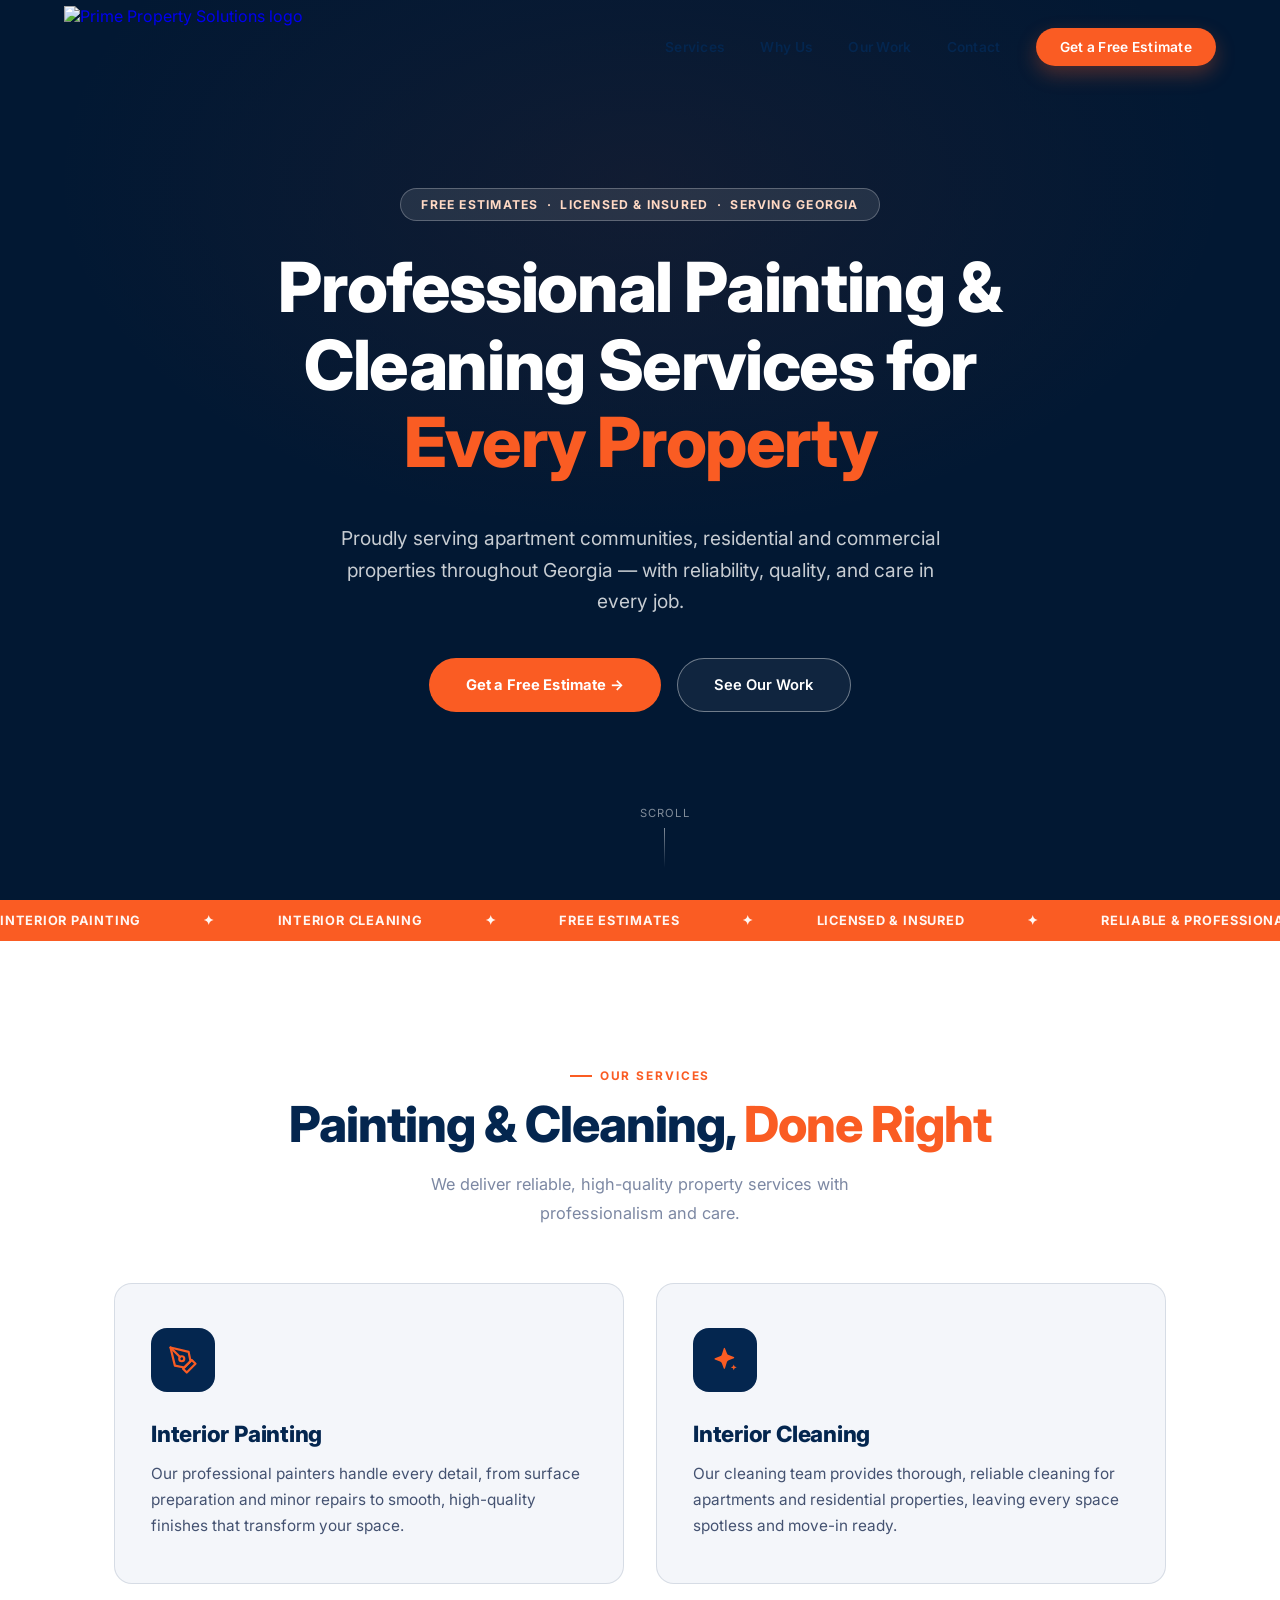
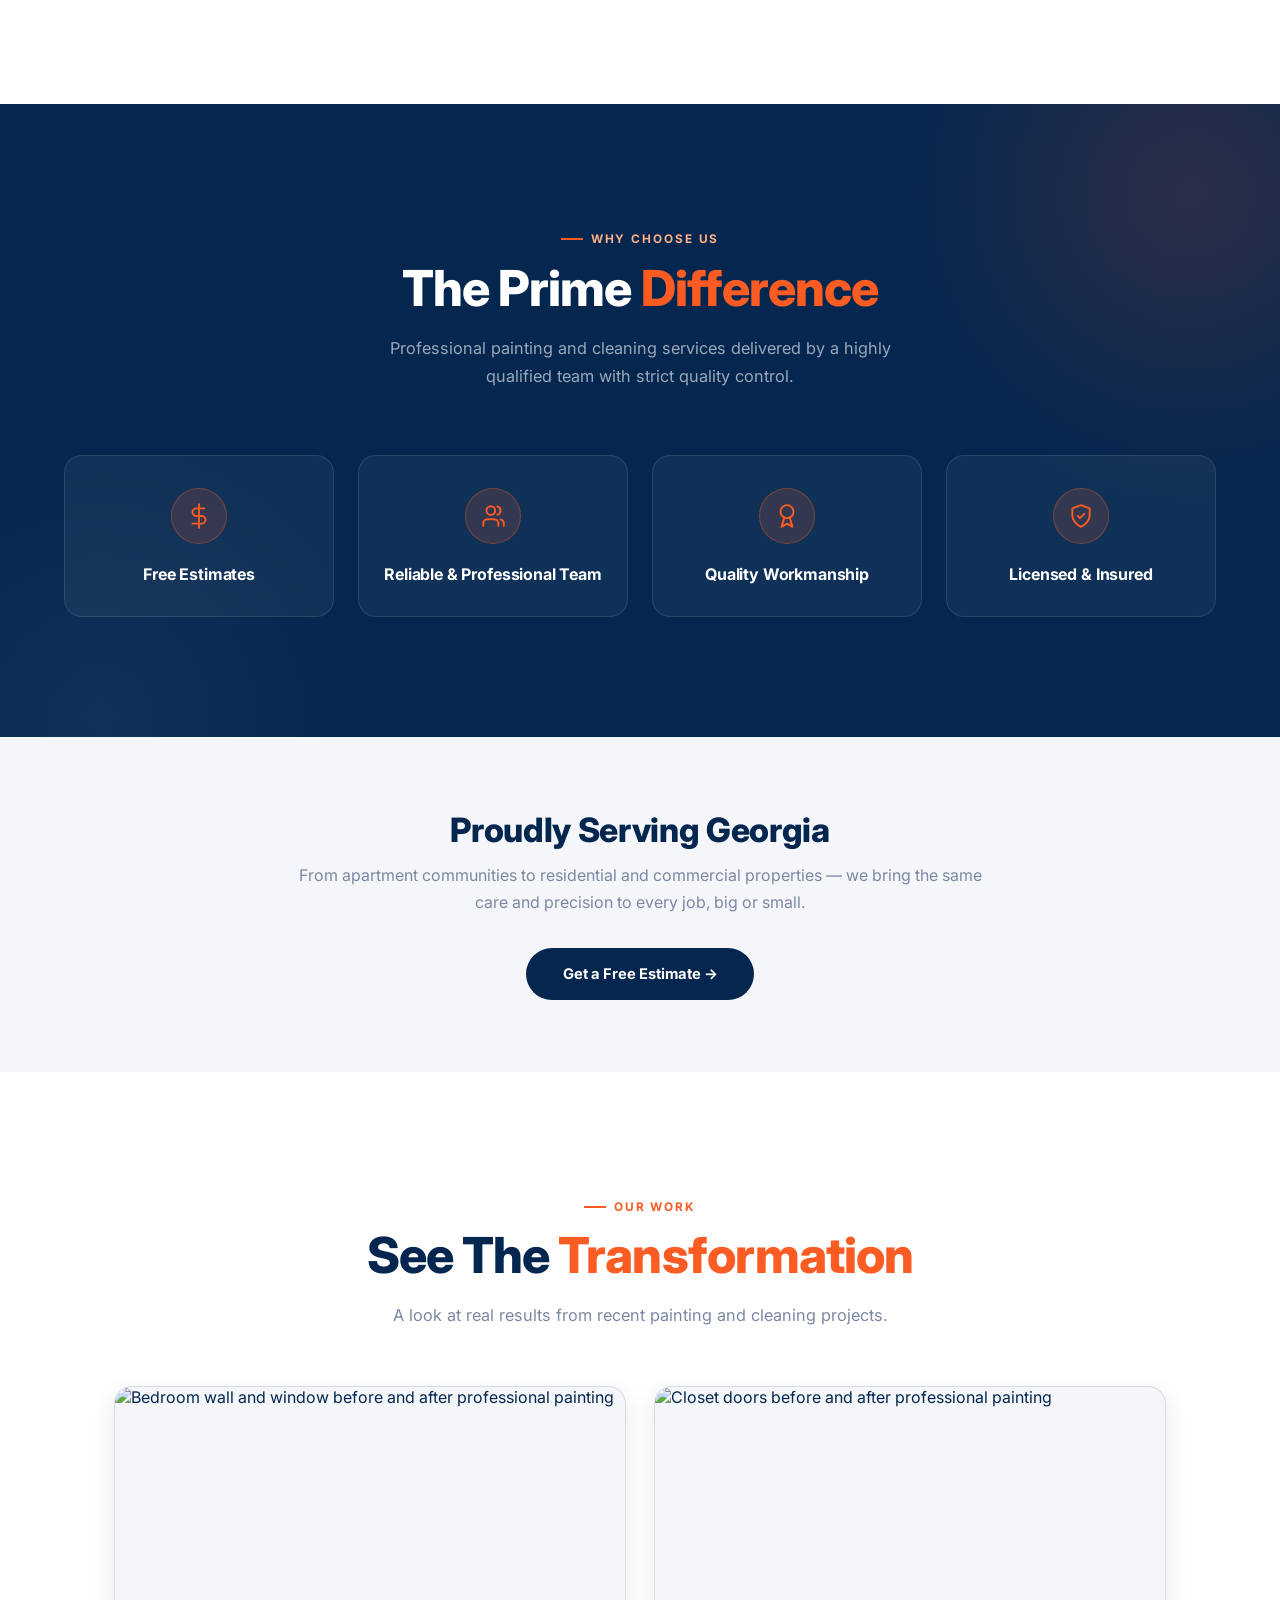
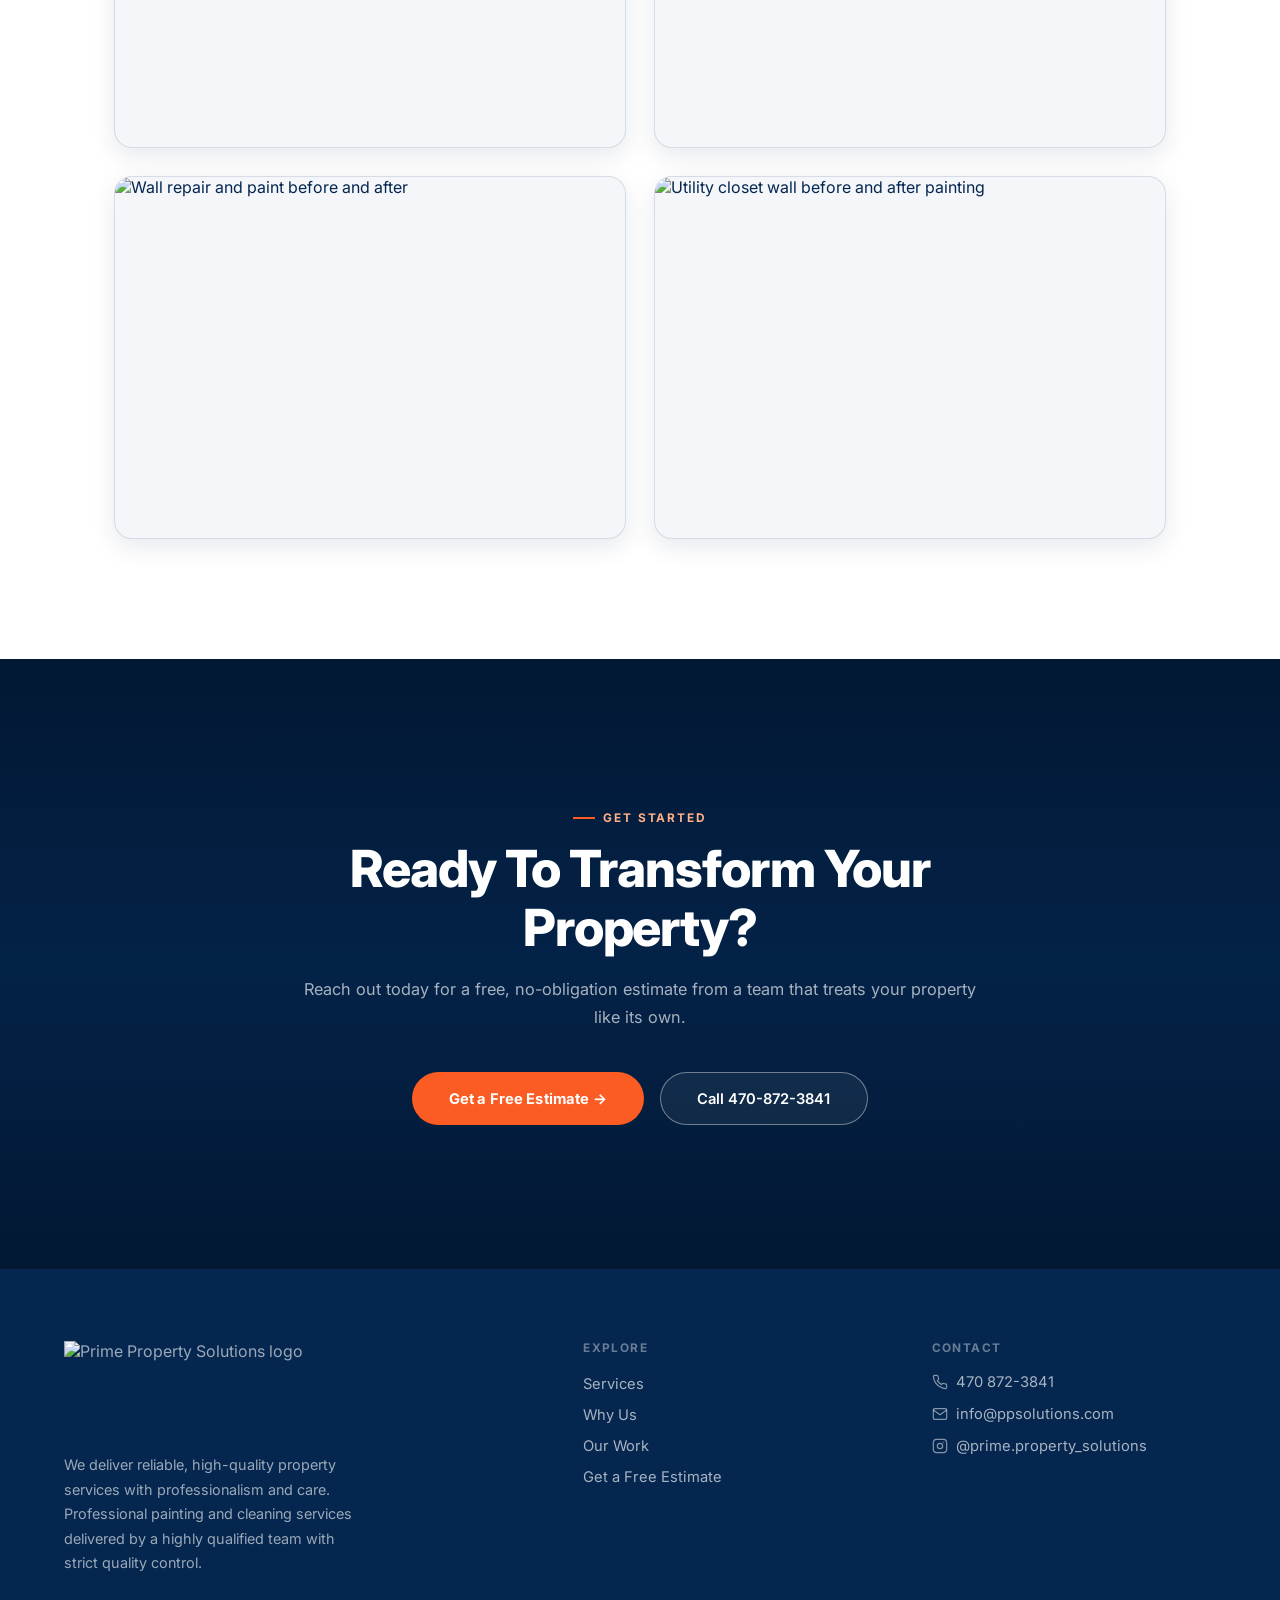
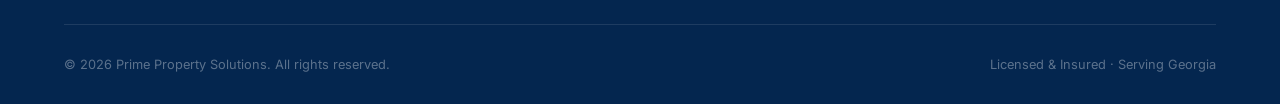
==== index.html @ e189625c "Add files via upload" ====
<!DOCTYPE html>
<html lang="en">
<head>
<meta charset="UTF-8">
<meta name="viewport" content="width=device-width, initial-scale=1.0">
<title>Prime Property Solutions | Painting &amp; Cleaning Services in Georgia</title>
<meta name="description" content="Professional painting and cleaning services for apartments, residential properties, and commercial spaces throughout Georgia. Free estimates, licensed &amp; insured.">
<link rel="preconnect" href="https://fonts.googleapis.com">
<link rel="preconnect" href="https://fonts.gstatic.com" crossorigin>
<link href="https://fonts.googleapis.com/css2?family=Inter:wght@400;500;600;700;800;900&display=swap" rel="stylesheet">
<link rel="icon" href="assets/logo-cropped.png">
<style>
  :root {
    --navy: #04264F;
    --navy-deep: #021833;
    --navy-mid: #123870;
    --orange: #FA5C23;
    --orange-dark: #DE4611;
    --orange-light: #FFDCC8;
    --bg: #FFFFFF;
    --bg-soft: #F4F6FA;
    --bg-soft-2: #EAEEF6;
    --text-mid: #445271;
    --text-muted: #7C88A3;
    --border: rgba(4,38,79,0.12);
    --shadow: 0 20px 60px rgba(4,38,79,0.14);
    --shadow-sm: 0 8px 24px rgba(4,38,79,0.1);
    --radius: 18px;
  }
  *, *::before, *::after { box-sizing: border-box; margin: 0; padding: 0; }
  html { scroll-behavior: smooth; }
  body {
    font-family: 'Inter', sans-serif;
    background: var(--bg);
    color: var(--navy);
    overflow-x: hidden;
  }
  img { max-width: 100%; display: block; }

  ::-webkit-scrollbar { width: 6px; }
  ::-webkit-scrollbar-track { background: var(--bg-soft); }
  ::-webkit-scrollbar-thumb { background: var(--orange); border-radius: 3px; }

  /* NAV */
  nav {
    position: fixed;
    top: 0; left: 0; right: 0;
    z-index: 1000;
    padding: 0 5vw;
    height: 92px;
    display: flex;
    align-items: center;
    justify-content: space-between;
    transition: background 0.4s, backdrop-filter 0.4s, box-shadow 0.4s, height 0.3s;
  }
  nav.scrolled {
    background: rgba(255,255,255,0.92);
    backdrop-filter: blur(14px);
    box-shadow: 0 2px 24px rgba(4,38,79,0.08);
    height: 78px;
  }
  .nav-logo { display: flex; align-items: center; gap: 0.6rem; text-decoration: none; }
  .nav-logo img { height: 80px; width: auto; transition: height 0.3s; }
  nav.scrolled .nav-logo img { height: 66px; }
  .nav-links {
    display: flex;
    gap: 2.2rem;
    list-style: none;
    align-items: center;
  }
  .nav-links a {
    text-decoration: none;
    color: var(--navy);
    font-size: 0.86rem;
    font-weight: 600;
    letter-spacing: 0.02em;
    transition: color 0.2s;
  }
  .nav-links a:hover { color: var(--orange); }
  .nav-cta {
    background: var(--orange);
    color: #fff !important;
    padding: 0.7rem 1.5rem;
    border-radius: 50px;
    transition: background 0.2s, transform 0.15s, box-shadow 0.2s !important;
    box-shadow: 0 8px 20px rgba(250,92,35,0.3);
  }
  .nav-cta:hover { background: var(--orange-dark) !important; transform: translateY(-1px) scale(1.02); }
  .hamburger { display: none; flex-direction: column; gap: 5px; cursor: pointer; padding: 4px; }
  .hamburger span { display: block; width: 24px; height: 2px; background: var(--navy); border-radius: 2px; transition: all 0.3s; }
  .mobile-menu {
    display: none;
    position: fixed;
    inset: 92px 0 0 0;
    background: var(--bg);
    z-index: 999;
    flex-direction: column;
    align-items: center;
    justify-content: center;
    gap: 2.4rem;
  }
  .mobile-menu.open { display: flex; }
  .mobile-menu a {
    font-size: 1.6rem;
    font-weight: 700;
    color: var(--navy);
    text-decoration: none;
    transition: color 0.2s;
  }
  .mobile-menu a:hover { color: var(--orange); }

  /* HERO */
  .hero {
    min-height: 100vh;
    position: relative;
    display: flex;
    align-items: center;
    justify-content: center;
    overflow: hidden;
    background: var(--navy-deep);
  }
  .hero-video {
    position: absolute;
    inset: 0;
    width: 100%;
    height: 100%;
    object-fit: cover;
  }
  .hero-overlay {
    position: absolute;
    inset: 0;
    background:
      linear-gradient(180deg, rgba(2,24,51,0.75) 0%, rgba(2,24,51,0.55) 45%, rgba(2,24,51,0.88) 100%),
      radial-gradient(ellipse 70% 60% at 50% 20%, rgba(250,92,35,0.18) 0%, transparent 65%);
  }
  .hero-content {
    position: relative;
    z-index: 1;
    text-align: center;
    padding: 2rem 5vw;
    max-width: 920px;
  }
  .hero-badge {
    display: inline-flex;
    align-items: center;
    gap: 0.5rem;
    background: rgba(255,255,255,0.1);
    border: 1px solid rgba(255,255,255,0.25);
    color: #FFD9C4;
    font-size: 0.76rem;
    font-weight: 700;
    letter-spacing: 0.1em;
    text-transform: uppercase;
    padding: 0.5rem 1.25rem;
    border-radius: 50px;
    margin-bottom: 1.75rem;
    animation: fadeUp 0.8s ease both;
  }
  .hero h1 {
    font-size: clamp(2.4rem, 5.4vw, 4.4rem);
    font-weight: 800;
    color: #fff;
    line-height: 1.12;
    letter-spacing: -0.02em;
    margin-bottom: 0.6em;
    animation: fadeUp 0.8s 0.15s ease both;
  }
  .hero h1 em {
    font-style: normal;
    color: var(--orange);
    display: inline;
  }
  .hero-tagline {
    font-size: clamp(1rem, 1.6vw, 1.2rem);
    color: rgba(255,255,255,0.78);
    font-weight: 400;
    max-width: 620px;
    margin: 0 auto 2.5rem;
    line-height: 1.65;
    animation: fadeUp 0.8s 0.3s ease both;
  }
  .hero-actions {
    display: flex;
    gap: 1rem;
    justify-content: center;
    flex-wrap: wrap;
    animation: fadeUp 0.8s 0.45s ease both;
  }
  .btn-primary {
    background: var(--orange);
    color: #fff;
    border: none;
    padding: 1.05rem 2.3rem;
    border-radius: 50px;
    font-family: 'Inter', sans-serif;
    font-size: 0.92rem;
    font-weight: 700;
    cursor: pointer;
    text-decoration: none;
    display: inline-flex;
    align-items: center;
    gap: 0.5rem;
    transition: all 0.25s;
    letter-spacing: 0.01em;
  }
  .btn-primary:hover { background: var(--orange-dark); transform: translateY(-2px); box-shadow: 0 10px 28px rgba(250,92,35,0.45); }
  .btn-secondary {
    background: rgba(255,255,255,0.06);
    color: #fff;
    border: 1.5px solid rgba(255,255,255,0.4);
    padding: 1.05rem 2.3rem;
    border-radius: 50px;
    font-family: 'Inter', sans-serif;
    font-size: 0.92rem;
    font-weight: 600;
    cursor: pointer;
    text-decoration: none;
    display: inline-flex;
    align-items: center;
    gap: 0.5rem;
    transition: all 0.25s;
  }
  .btn-secondary:hover { background: rgba(255,255,255,0.14); border-color: rgba(255,255,255,0.7); transform: translateY(-2px); }
  .btn-dark {
    background: var(--navy);
    color: #fff;
    border: none;
    padding: 1.05rem 2.3rem;
    border-radius: 50px;
    font-family: 'Inter', sans-serif;
    font-size: 0.92rem;
    font-weight: 700;
    cursor: pointer;
    text-decoration: none;
    display: inline-flex;
    align-items: center;
    gap: 0.5rem;
    transition: all 0.25s;
  }
  .btn-dark:hover { background: var(--navy-mid); transform: translateY(-2px); box-shadow: 0 10px 28px rgba(4,38,79,0.3); }

  .scroll-indicator {
    position: absolute;
    bottom: 2rem;
    left: 50%;
    transform: translateX(-50%);
    display: flex;
    flex-direction: column;
    align-items: center;
    gap: 0.5rem;
    color: rgba(255,255,255,0.5);
    font-size: 0.7rem;
    letter-spacing: 0.1em;
    text-transform: uppercase;
    animation: fadeUp 0.8s 0.8s both;
    z-index: 1;
  }
  .scroll-line {
    width: 1px;
    height: 40px;
    background: linear-gradient(to bottom, rgba(255,255,255,0.5), transparent);
    animation: scrollLine 2s ease infinite;
  }

  /* TICKER */
  .ticker {
    background: var(--orange);
    padding: 0.8rem 0;
    overflow: hidden;
    position: relative;
    z-index: 2;
  }
  .ticker-inner {
    display: flex;
    gap: 3.5rem;
    white-space: nowrap;
    animation: ticker 26s linear infinite;
    width: max-content;
  }
  .ticker span {
    font-size: 0.8rem;
    font-weight: 700;
    color: rgba(255,255,255,0.95);
    letter-spacing: 0.06em;
    text-transform: uppercase;
  }
  .ticker-dot { color: rgba(4,38,79,0.6); margin: 0 0.4rem; }

  /* SECTIONS GENERIC */
  section { position: relative; z-index: 1; }
  .section-label {
    display: inline-flex;
    align-items: center;
    gap: 0.5rem;
    font-size: 0.74rem;
    font-weight: 700;
    letter-spacing: 0.16em;
    text-transform: uppercase;
    color: var(--orange);
    margin-bottom: 0.9rem;
  }
  .section-label::before {
    content: '';
    width: 22px; height: 2px;
    background: var(--orange);
    display: inline-block;
  }
  .section-title {
    font-size: clamp(2rem, 4.2vw, 3.1rem);
    font-weight: 800;
    line-height: 1.12;
    letter-spacing: -0.02em;
    color: var(--navy);
  }
  .section-title em { font-style: normal; color: var(--orange); }
  .section-sub {
    color: var(--text-muted);
    font-size: 1.02rem;
    font-weight: 400;
    line-height: 1.75;
    max-width: 540px;
    margin-top: 1.1rem;
  }
  .section-head { text-align: center; }
  .section-head .section-sub { margin-left: auto; margin-right: auto; }

  /* SERVICES */
  .services {
    padding: 7.5rem 5vw;
    max-width: 1180px;
    margin: 0 auto;
  }
  .services-grid {
    display: grid;
    grid-template-columns: 1fr 1fr;
    gap: 2rem;
    margin-top: 3.5rem;
  }
  .service-card {
    background: var(--bg-soft);
    border: 1px solid var(--border);
    border-radius: var(--radius);
    padding: 2.75rem 2.25rem;
    transition: all 0.35s;
  }
  .service-card:hover { transform: translateY(-6px); box-shadow: var(--shadow); border-color: rgba(250,92,35,0.3); background: #fff; }
  .service-icon {
    width: 64px; height: 64px;
    border-radius: 16px;
    background: var(--navy);
    display: flex; align-items: center; justify-content: center;
    margin-bottom: 1.75rem;
  }
  .service-icon svg { width: 30px; height: 30px; }
  .service-card h3 {
    font-size: 1.4rem;
    font-weight: 800;
    color: var(--navy);
    margin-bottom: 0.85rem;
    letter-spacing: -0.01em;
  }
  .service-card p {
    font-size: 0.96rem;
    color: var(--text-mid);
    line-height: 1.7;
  }

  /* WHY US - DARK */
  .why-section {
    background: var(--navy);
    padding: 7.5rem 5vw;
    position: relative;
    overflow: hidden;
  }
  .why-section::before {
    content: '';
    position: absolute;
    top: -220px; right: -220px;
    width: 620px; height: 620px;
    border-radius: 50%;
    background: radial-gradient(circle, rgba(250,92,35,0.16) 0%, transparent 70%);
  }
  .why-section::after {
    content: '';
    position: absolute;
    bottom: -260px; left: -180px;
    width: 560px; height: 560px;
    border-radius: 50%;
    background: radial-gradient(circle, rgba(255,255,255,0.05) 0%, transparent 70%);
  }
  .why-inner { max-width: 1180px; margin: 0 auto; position: relative; z-index: 1; }
  .why-section .section-label { color: #FFB088; }
  .why-section .section-title { color: #fff; }
  .why-section .section-sub { color: rgba(255,255,255,0.6); margin-left: auto; margin-right: auto; }
  .why-grid {
    display: grid;
    grid-template-columns: repeat(4, 1fr);
    gap: 1.5rem;
    margin-top: 4rem;
  }
  .why-card {
    background: rgba(255,255,255,0.05);
    border: 1px solid rgba(255,255,255,0.1);
    border-radius: var(--radius);
    padding: 2rem 1.5rem;
    text-align: center;
    transition: all 0.3s;
  }
  .why-card:hover { background: rgba(255,255,255,0.09); border-color: rgba(250,92,35,0.4); transform: translateY(-4px); }
  .why-icon {
    width: 56px; height: 56px;
    border-radius: 50%;
    background: rgba(250,92,35,0.15);
    border: 1.5px solid rgba(250,92,35,0.35);
    display: flex; align-items: center; justify-content: center;
    margin: 0 auto 1.25rem;
  }
  .why-icon svg { width: 26px; height: 26px; }
  .why-card h4 {
    font-size: 1rem;
    font-weight: 700;
    color: #fff;
    letter-spacing: -0.01em;
  }
  .why-footnote {
    text-align: center;
    color: rgba(255,255,255,0.55);
    font-size: 0.95rem;
    max-width: 560px;
    margin: 3rem auto 0;
    line-height: 1.7;
  }

  /* ESTIMATE CALLOUT */
  .estimate-strip {
    background: var(--bg-soft);
    padding: 4.5rem 5vw;
    text-align: center;
  }
  .estimate-strip-inner { max-width: 700px; margin: 0 auto; }
  .estimate-strip h3 {
    font-size: clamp(1.5rem, 3vw, 2.1rem);
    font-weight: 800;
    color: var(--navy);
    letter-spacing: -0.01em;
    margin-bottom: 0.75rem;
  }
  .estimate-strip p {
    color: var(--text-muted);
    font-size: 1rem;
    line-height: 1.7;
    margin-bottom: 2rem;
  }

  /* GALLERY */
  .gallery-section {
    padding: 7.5rem 5vw;
    max-width: 1180px;
    margin: 0 auto;
  }
  .gallery-grid {
    display: grid;
    grid-template-columns: repeat(2, 1fr);
    gap: 1.75rem;
    margin-top: 3.5rem;
  }
  .gallery-item {
    border-radius: var(--radius);
    overflow: hidden;
    border: 1px solid var(--border);
    box-shadow: var(--shadow-sm);
    position: relative;
    background: var(--bg-soft);
  }
  .gallery-item img { width: 100%; height: 100%; object-fit: cover; transition: transform 0.5s ease; display: block; }
  .gallery-item:hover img { transform: scale(1.035); }

  /* VIDEO SHOWCASE / FINAL CTA */
  .cta-section {
    position: relative;
    padding: 9rem 5vw;
    text-align: center;
    overflow: hidden;
    background: var(--navy-deep);
  }
  .cta-video {
    position: absolute;
    inset: 0;
    width: 100%; height: 100%;
    object-fit: cover;
    opacity: 0.28;
  }
  .cta-overlay {
    position: absolute;
    inset: 0;
    background: linear-gradient(180deg, rgba(2,24,51,0.9) 0%, rgba(4,38,79,0.75) 50%, rgba(2,24,51,0.94) 100%);
  }
  .cta-inner { position: relative; z-index: 1; max-width: 680px; margin: 0 auto; }
  .cta-inner .section-label { color: #FFB088; justify-content: center; }
  .cta-inner h2 {
    font-size: clamp(2rem, 4.6vw, 3.2rem);
    font-weight: 800;
    color: #fff;
    letter-spacing: -0.02em;
    line-height: 1.15;
    margin-bottom: 1.1rem;
  }
  .cta-inner p {
    color: rgba(255,255,255,0.65);
    font-size: 1.02rem;
    line-height: 1.75;
    margin-bottom: 2.5rem;
  }
  .cta-actions { display: flex; gap: 1rem; justify-content: center; flex-wrap: wrap; }

  /* FOOTER */
  footer {
    background: var(--navy);
    padding: 4.5rem 5vw 2rem;
    color: rgba(255,255,255,0.6);
  }
  .footer-top {
    display: grid;
    grid-template-columns: 1.6fr 1fr 1fr;
    gap: 4rem;
    padding-bottom: 3rem;
    border-bottom: 1px solid rgba(255,255,255,0.1);
    margin-bottom: 2rem;
    max-width: 1180px;
    margin-left: auto;
    margin-right: auto;
  }
  .footer-brand { display: flex; align-items: center; gap: 0.7rem; margin-bottom: 1rem; }
  .footer-brand img { height: 96px; width: auto; }
  .footer-tagline { font-size: 0.9rem; line-height: 1.7; max-width: 300px; }
  .footer-col h4 {
    font-size: 0.74rem;
    font-weight: 700;
    letter-spacing: 0.12em;
    text-transform: uppercase;
    color: rgba(255,255,255,0.4);
    margin-bottom: 1.1rem;
  }
  .footer-col ul { list-style: none; display: flex; flex-direction: column; gap: 0.7rem; }
  .footer-col ul li a {
    color: rgba(255,255,255,0.65);
    text-decoration: none;
    font-size: 0.92rem;
    transition: color 0.2s;
    display: inline-flex;
    align-items: center;
    gap: 0.55rem;
  }
  .footer-col ul li a:hover { color: #fff; }
  .footer-col ul li a svg { width: 16px; height: 16px; flex-shrink: 0; opacity: 0.8; }
  .footer-bottom {
    display: flex;
    justify-content: space-between;
    align-items: center;
    font-size: 0.8rem;
    color: rgba(255,255,255,0.35);
    flex-wrap: wrap;
    gap: 1rem;
    max-width: 1180px;
    margin: 0 auto;
  }

  /* SECTION ANIMATIONS */
  .reveal { opacity: 0; transform: translateY(28px); transition: opacity 0.7s ease, transform 0.7s ease; }
  .reveal.visible { opacity: 1; transform: none; }

  /* KEYFRAMES */
  @keyframes fadeUp {
    from { opacity: 0; transform: translateY(24px); }
    to { opacity: 1; transform: none; }
  }
  @keyframes ticker {
    from { transform: translateX(0); }
    to { transform: translateX(-50%); }
  }
  @keyframes scrollLine {
    0% { opacity: 0; transform: scaleY(0); transform-origin: top; }
    50% { opacity: 1; transform: scaleY(1); }
    100% { opacity: 0; transform: scaleY(0); transform-origin: bottom; }
  }

  /* RESPONSIVE */
  @media (max-width: 900px) {
    .nav-links { display: none; }
    .hamburger { display: flex; }
    .services-grid { grid-template-columns: 1fr; }
    .why-grid { grid-template-columns: 1fr 1fr; }
    .gallery-grid { grid-template-columns: 1fr; }
    .footer-top { grid-template-columns: 1fr; gap: 2.5rem; }
  }
  @media (max-width: 560px) {
    .why-grid { grid-template-columns: 1fr; }
    .hero-actions, .cta-actions { flex-direction: column; width: 100%; }
    .hero-actions a, .cta-actions a { justify-content: center; }
    .footer-bottom { flex-direction: column; text-align: center; }
  }
</style>
</head>
<body>

<!-- NAV -->
<nav id="nav">
  <a href="#" class="nav-logo">
    <img src="assets/logo-cropped.png" alt="Prime Property Solutions logo">
  </a>
  <ul class="nav-links">
    <li><a href="#services">Services</a></li>
    <li><a href="#why-us">Why Us</a></li>
    <li><a href="#work">Our Work</a></li>
    <li><a href="#contact">Contact</a></li>
    <li><a href="sms:+14708723841?&body=Hello%20Prime%20Property%20Solutions%20team%2C%20I%20would%20like%20to%20request%20a%20free%20estimate%20for%20my%20property.%20%F0%9F%8F%A0%0AThe%20service%20I%27m%20interested%20in%20is%3A%20%0AProperty%20address%3A%20%0AYou%20can%20reach%20me%20at%3A%20%0Aor%20by%20email%20at%3A%20%0AThank%20you.%20%F0%9F%99%8F" class="nav-cta">Get a Free Estimate</a></li>
  </ul>
  <div class="hamburger" id="hamburger" onclick="toggleMenu()">
    <span></span><span></span><span></span>
  </div>
</nav>

<!-- MOBILE MENU -->
<div class="mobile-menu" id="mobileMenu">
  <a href="#services" onclick="toggleMenu()">Services</a>
  <a href="#why-us" onclick="toggleMenu()">Why Us</a>
  <a href="#work" onclick="toggleMenu()">Our Work</a>
  <a href="#contact" onclick="toggleMenu()">Contact</a>
  <a href="sms:+14708723841?&body=Hello%20Prime%20Property%20Solutions%20team%2C%20I%20would%20like%20to%20request%20a%20free%20estimate%20for%20my%20property.%20%F0%9F%8F%A0%0AThe%20service%20I%27m%20interested%20in%20is%3A%20%0AProperty%20address%3A%20%0AYou%20can%20reach%20me%20at%3A%20%0Aor%20by%20email%20at%3A%20%0AThank%20you.%20%F0%9F%99%8F" onclick="toggleMenu()" class="btn-primary">Get a Free Estimate →</a>
</div>

<!-- HERO -->
<section class="hero">
  <video class="hero-video" autoplay muted loop playsinline preload="auto" poster="assets/gallery/work-1-1024.png">
    <source src="assets/hero.mp4" type="video/mp4">
  </video>
  <div class="hero-overlay"></div>
  <div class="hero-content">
    <div class="hero-badge">Free Estimates &nbsp;·&nbsp; Licensed &amp; Insured &nbsp;·&nbsp; Serving Georgia</div>
    <h1>Professional Painting &amp; Cleaning Services for <em>Every Property</em></h1>
    <p class="hero-tagline">Proudly serving apartment communities, residential and commercial properties throughout Georgia — with reliability, quality, and care in every job.</p>
    <div class="hero-actions">
      <a href="sms:+14708723841?&body=Hello%20Prime%20Property%20Solutions%20team%2C%20I%20would%20like%20to%20request%20a%20free%20estimate%20for%20my%20property.%20%F0%9F%8F%A0%0AThe%20service%20I%27m%20interested%20in%20is%3A%20%0AProperty%20address%3A%20%0AYou%20can%20reach%20me%20at%3A%20%0Aor%20by%20email%20at%3A%20%0AThank%20you.%20%F0%9F%99%8F" class="btn-primary">Get a Free Estimate →</a>
      <a href="#work" class="btn-secondary">See Our Work</a>
    </div>
  </div>
  <div class="scroll-indicator">
    <span>Scroll</span>
    <div class="scroll-line"></div>
  </div>
</section>

<!-- TICKER -->
<div class="ticker">
  <div class="ticker-inner" id="ticker">
    <span>Interior Painting</span><span class="ticker-dot">✦</span>
    <span>Interior Cleaning</span><span class="ticker-dot">✦</span>
    <span>Free Estimates</span><span class="ticker-dot">✦</span>
    <span>Licensed &amp; Insured</span><span class="ticker-dot">✦</span>
    <span>Reliable &amp; Professional Team</span><span class="ticker-dot">✦</span>
    <span>Serving Apartments, Residential &amp; Commercial Properties</span><span class="ticker-dot">✦</span>
    <span>Interior Painting</span><span class="ticker-dot">✦</span>
    <span>Interior Cleaning</span><span class="ticker-dot">✦</span>
    <span>Free Estimates</span><span class="ticker-dot">✦</span>
    <span>Licensed &amp; Insured</span><span class="ticker-dot">✦</span>
    <span>Reliable &amp; Professional Team</span><span class="ticker-dot">✦</span>
    <span>Serving Apartments, Residential &amp; Commercial Properties</span><span class="ticker-dot">✦</span>
  </div>
</div>

<!-- SERVICES -->
<section id="services" class="services">
  <div class="section-head reveal">
    <div class="section-label" style="justify-content:center">Our Services</div>
    <h2 class="section-title">Painting &amp; Cleaning, <em>Done Right</em></h2>
    <p class="section-sub">We deliver reliable, high-quality property services with professionalism and care.</p>
  </div>
  <div class="services-grid">
    <div class="service-card reveal">
      <div class="service-icon">
        <svg viewBox="0 0 24 24" fill="none" stroke="#FA5C23" stroke-width="1.75" stroke-linecap="round" stroke-linejoin="round"><path d="M12 19l7-7 3 3-7 7-3-3z"/><path d="M18 13l-1.5-7.5L2 2l3.5 14.5L13 18l5-5z"/><path d="M2 2l7.586 7.586"/><circle cx="11" cy="11" r="2"/></svg>
      </div>
      <h3>Interior Painting</h3>
      <p>Our professional painters handle every detail, from surface preparation and minor repairs to smooth, high-quality finishes that transform your space.</p>
    </div>
    <div class="service-card reveal">
      <div class="service-icon">
        <svg viewBox="0 0 24 24" fill="#FA5C23" stroke="none"><path d="M11.05 2.5a.5.5 0 01.9 0l1.582 4.135a2 2 0 001.433 1.433L19.1 9.65a.5.5 0 010 .9l-4.135 1.582a2 2 0 00-1.433 1.433L11.95 18.7a.5.5 0 01-.9 0l-1.582-4.135a2 2 0 00-1.433-1.433L3.9 11.55a.5.5 0 010-.9l4.135-1.582a2 2 0 001.433-1.433z"/><path d="M19 15.5l.66 1.72 1.72.66-1.72.66-.66 1.72-.66-1.72-1.72-.66 1.72-.66z"/></svg>
      </div>
      <h3>Interior Cleaning</h3>
      <p>Our cleaning team provides thorough, reliable cleaning for apartments and residential properties, leaving every space spotless and move-in ready.</p>
    </div>
  </div>
</section>

<!-- WHY US -->
<section id="why-us" class="why-section">
  <div class="why-inner">
    <div class="section-head reveal">
      <div class="section-label" style="justify-content:center">Why Choose Us</div>
      <h2 class="section-title">The Prime <em>Difference</em></h2>
      <p class="section-sub">Professional painting and cleaning services delivered by a highly qualified team with strict quality control.</p>
    </div>
    <div class="why-grid">
      <div class="why-card reveal">
        <div class="why-icon">
          <svg viewBox="0 0 24 24" fill="none" stroke="#FA5C23" stroke-width="1.75" stroke-linecap="round" stroke-linejoin="round"><path d="M12 1v22M17 5H9.5a3.5 3.5 0 000 7h5a3.5 3.5 0 010 7H6"/></svg>
        </div>
        <h4>Free Estimates</h4>
      </div>
      <div class="why-card reveal">
        <div class="why-icon">
          <svg viewBox="0 0 24 24" fill="none" stroke="#FA5C23" stroke-width="1.75" stroke-linecap="round" stroke-linejoin="round"><path d="M17 21v-2a4 4 0 00-4-4H7a4 4 0 00-4 4v2"/><circle cx="10" cy="7" r="4"/><path d="M22 21v-2a4 4 0 00-3-3.87"/><path d="M16 3.13a4 4 0 010 7.75"/></svg>
        </div>
        <h4>Reliable &amp; Professional Team</h4>
      </div>
      <div class="why-card reveal">
        <div class="why-icon">
          <svg viewBox="0 0 24 24" fill="none" stroke="#FA5C23" stroke-width="1.75" stroke-linecap="round" stroke-linejoin="round"><circle cx="12" cy="8" r="6"/><path d="M9.5 13.5L7 22l5-3 5 3-2.5-8.5"/></svg>
        </div>
        <h4>Quality Workmanship</h4>
      </div>
      <div class="why-card reveal">
        <div class="why-icon">
          <svg viewBox="0 0 24 24" fill="none" stroke="#FA5C23" stroke-width="1.75" stroke-linecap="round" stroke-linejoin="round"><path d="M12 2l8 3v6c0 5-3.5 8.5-8 11-4.5-2.5-8-6-8-11V5l8-3z"/><path d="M9 12l2 2 4-4"/></svg>
        </div>
        <h4>Licensed &amp; Insured</h4>
      </div>
    </div>
  </div>
</section>

<!-- ESTIMATE STRIP -->
<section class="estimate-strip">
  <div class="estimate-strip-inner reveal">
    <h3>Proudly Serving Georgia</h3>
    <p>From apartment communities to residential and commercial properties — we bring the same care and precision to every job, big or small.</p>
    <a href="sms:+14708723841?&body=Hello%20Prime%20Property%20Solutions%20team%2C%20I%20would%20like%20to%20request%20a%20free%20estimate%20for%20my%20property.%20%F0%9F%8F%A0%0AThe%20service%20I%27m%20interested%20in%20is%3A%20%0AProperty%20address%3A%20%0AYou%20can%20reach%20me%20at%3A%20%0Aor%20by%20email%20at%3A%20%0AThank%20you.%20%F0%9F%99%8F" class="btn-dark">Get a Free Estimate →</a>
  </div>
</section>

<!-- GALLERY -->
<section id="work" class="gallery-section">
  <div class="section-head reveal">
    <div class="section-label" style="justify-content:center">Our Work</div>
    <h2 class="section-title">See The <em>Transformation</em></h2>
    <p class="section-sub">A look at real results from recent painting and cleaning projects.</p>
  </div>
  <div class="gallery-grid">
    <div class="gallery-item reveal">
      <img loading="lazy" width="2000" height="1414"
        srcset="assets/gallery/work-1-512.png 512w, assets/gallery/work-1-1024.png 1024w, assets/gallery/work-1.png 2000w"
        src="assets/gallery/work-1.png"
        alt="Bedroom wall and window before and after professional painting">
    </div>
    <div class="gallery-item reveal">
      <img loading="lazy" width="2000" height="1414"
        srcset="assets/gallery/work-2-512.png 512w, assets/gallery/work-2-1024.png 1024w, assets/gallery/work-2.png 2000w"
        src="assets/gallery/work-2.png"
        alt="Closet doors before and after professional painting">
    </div>
    <div class="gallery-item reveal">
      <img loading="lazy" width="2000" height="1414"
        srcset="assets/gallery/work-3-512.png 512w, assets/gallery/work-3-1024.png 1024w, assets/gallery/work-3.png 2000w"
        src="assets/gallery/work-3.png"
        alt="Wall repair and paint before and after">
    </div>
    <div class="gallery-item reveal">
      <img loading="lazy" width="2000" height="1414"
        srcset="assets/gallery/work-4-512.png 512w, assets/gallery/work-4-1024.png 1024w, assets/gallery/work-4.png 2000w"
        src="assets/gallery/work-4.png"
        alt="Utility closet wall before and after painting">
    </div>
  </div>
</section>

<!-- FINAL CTA -->
<section class="cta-section" id="contact">
  <video class="cta-video" autoplay muted loop playsinline preload="none">
    <source src="assets/hero.mp4" type="video/mp4">
  </video>
  <div class="cta-overlay"></div>
  <div class="cta-inner reveal">
    <div class="section-label">Get Started</div>
    <h2>Ready To Transform Your Property?</h2>
    <p>Reach out today for a free, no-obligation estimate from a team that treats your property like its own.</p>
    <div class="cta-actions">
      <a href="sms:+14708723841?&body=Hello%20Prime%20Property%20Solutions%20team%2C%20I%20would%20like%20to%20request%20a%20free%20estimate%20for%20my%20property.%20%F0%9F%8F%A0%0AThe%20service%20I%27m%20interested%20in%20is%3A%20%0AProperty%20address%3A%20%0AYou%20can%20reach%20me%20at%3A%20%0Aor%20by%20email%20at%3A%20%0AThank%20you.%20%F0%9F%99%8F" class="btn-primary">Get a Free Estimate →</a>
      <a href="tel:+14708723841" class="btn-secondary">Call 470-872-3841</a>
    </div>
  </div>
</section>

<!-- FOOTER -->
<footer>
  <div class="footer-top">
    <div>
      <div class="footer-brand">
        <img src="assets/logo-cropped.png" alt="Prime Property Solutions logo">
      </div>
      <p class="footer-tagline">We deliver reliable, high-quality property services with professionalism and care. Professional painting and cleaning services delivered by a highly qualified team with strict quality control.</p>
    </div>
    <div class="footer-col">
      <h4>Explore</h4>
      <ul>
        <li><a href="#services">Services</a></li>
        <li><a href="#why-us">Why Us</a></li>
        <li><a href="#work">Our Work</a></li>
        <li><a href="sms:+14708723841?&body=Hello%20Prime%20Property%20Solutions%20team%2C%20I%20would%20like%20to%20request%20a%20free%20estimate%20for%20my%20property.%20%F0%9F%8F%A0%0AThe%20service%20I%27m%20interested%20in%20is%3A%20%0AProperty%20address%3A%20%0AYou%20can%20reach%20me%20at%3A%20%0Aor%20by%20email%20at%3A%20%0AThank%20you.%20%F0%9F%99%8F">Get a Free Estimate</a></li>
      </ul>
    </div>
    <div class="footer-col">
      <h4>Contact</h4>
      <ul>
        <li>
          <a href="tel:+14708723841">
            <svg viewBox="0 0 24 24" fill="none" stroke="currentColor" stroke-width="1.75" stroke-linecap="round" stroke-linejoin="round"><path d="M22 16.92v3a2 2 0 01-2.18 2 19.79 19.79 0 01-8.63-3.07 19.5 19.5 0 01-6-6 19.79 19.79 0 01-3.07-8.67A2 2 0 014.11 2h3a2 2 0 012 1.72c.127.96.362 1.903.7 2.81a2 2 0 01-.45 2.11L8.09 9.91a16 16 0 006 6l1.27-1.27a2 2 0 012.11-.45c.907.338 1.85.573 2.81.7A2 2 0 0122 16.92z"/></svg>
            470 872-3841
          </a>
        </li>
        <li>
          <a href="mailto:info@ppsolutions.com">
            <svg viewBox="0 0 24 24" fill="none" stroke="currentColor" stroke-width="1.75" stroke-linecap="round" stroke-linejoin="round"><rect x="2" y="4" width="20" height="16" rx="2"/><path d="M22 6l-10 7L2 6"/></svg>
            info@ppsolutions.com
          </a>
        </li>
        <li>
          <a href="https://www.instagram.com/prime.property_solutions/" target="_blank" rel="noopener">
            <svg viewBox="0 0 24 24" fill="none" stroke="currentColor" stroke-width="1.75" stroke-linecap="round" stroke-linejoin="round"><rect x="2" y="2" width="20" height="20" rx="5"/><circle cx="12" cy="12" r="4"/><circle cx="17.5" cy="6.5" r="1" fill="currentColor" stroke="none"/></svg>
            @prime.property_solutions
          </a>
        </li>
      </ul>
    </div>
  </div>
  <div class="footer-bottom">
    <span>© 2026 Prime Property Solutions. All rights reserved.</span>
    <span>Licensed &amp; Insured · Serving Georgia</span>
  </div>
</footer>

<script>
  const nav = document.getElementById('nav');
  window.addEventListener('scroll', () => {
    nav.classList.toggle('scrolled', window.scrollY > 40);
  });

  function toggleMenu() {
    document.getElementById('mobileMenu').classList.toggle('open');
  }

  const revealEls = document.querySelectorAll('.reveal');
  const observer = new IntersectionObserver((entries) => {
    entries.forEach(entry => {
      if (entry.isIntersecting) {
        entry.target.classList.add('visible');
        observer.unobserve(entry.target);
      }
    });
  }, { threshold: 0.15 });
  revealEls.forEach(el => observer.observe(el));
</script>

</body>
</html>
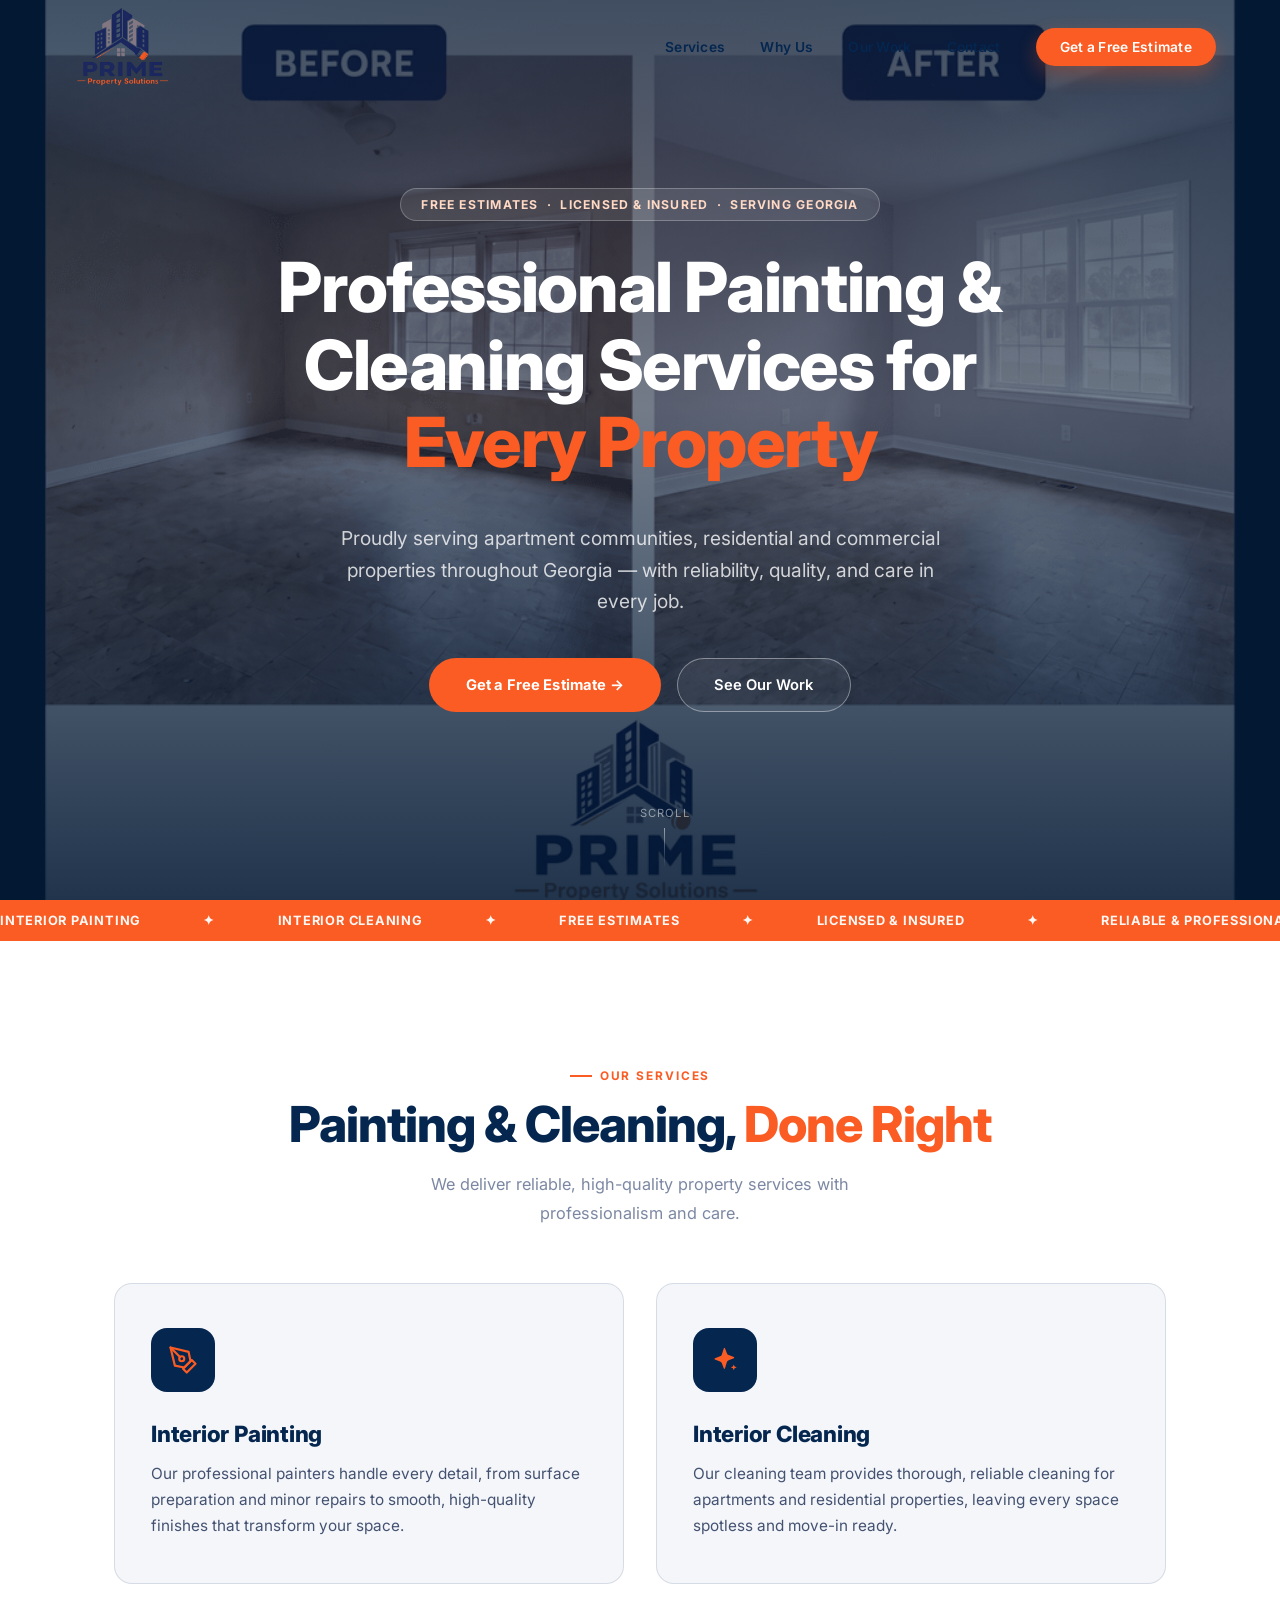
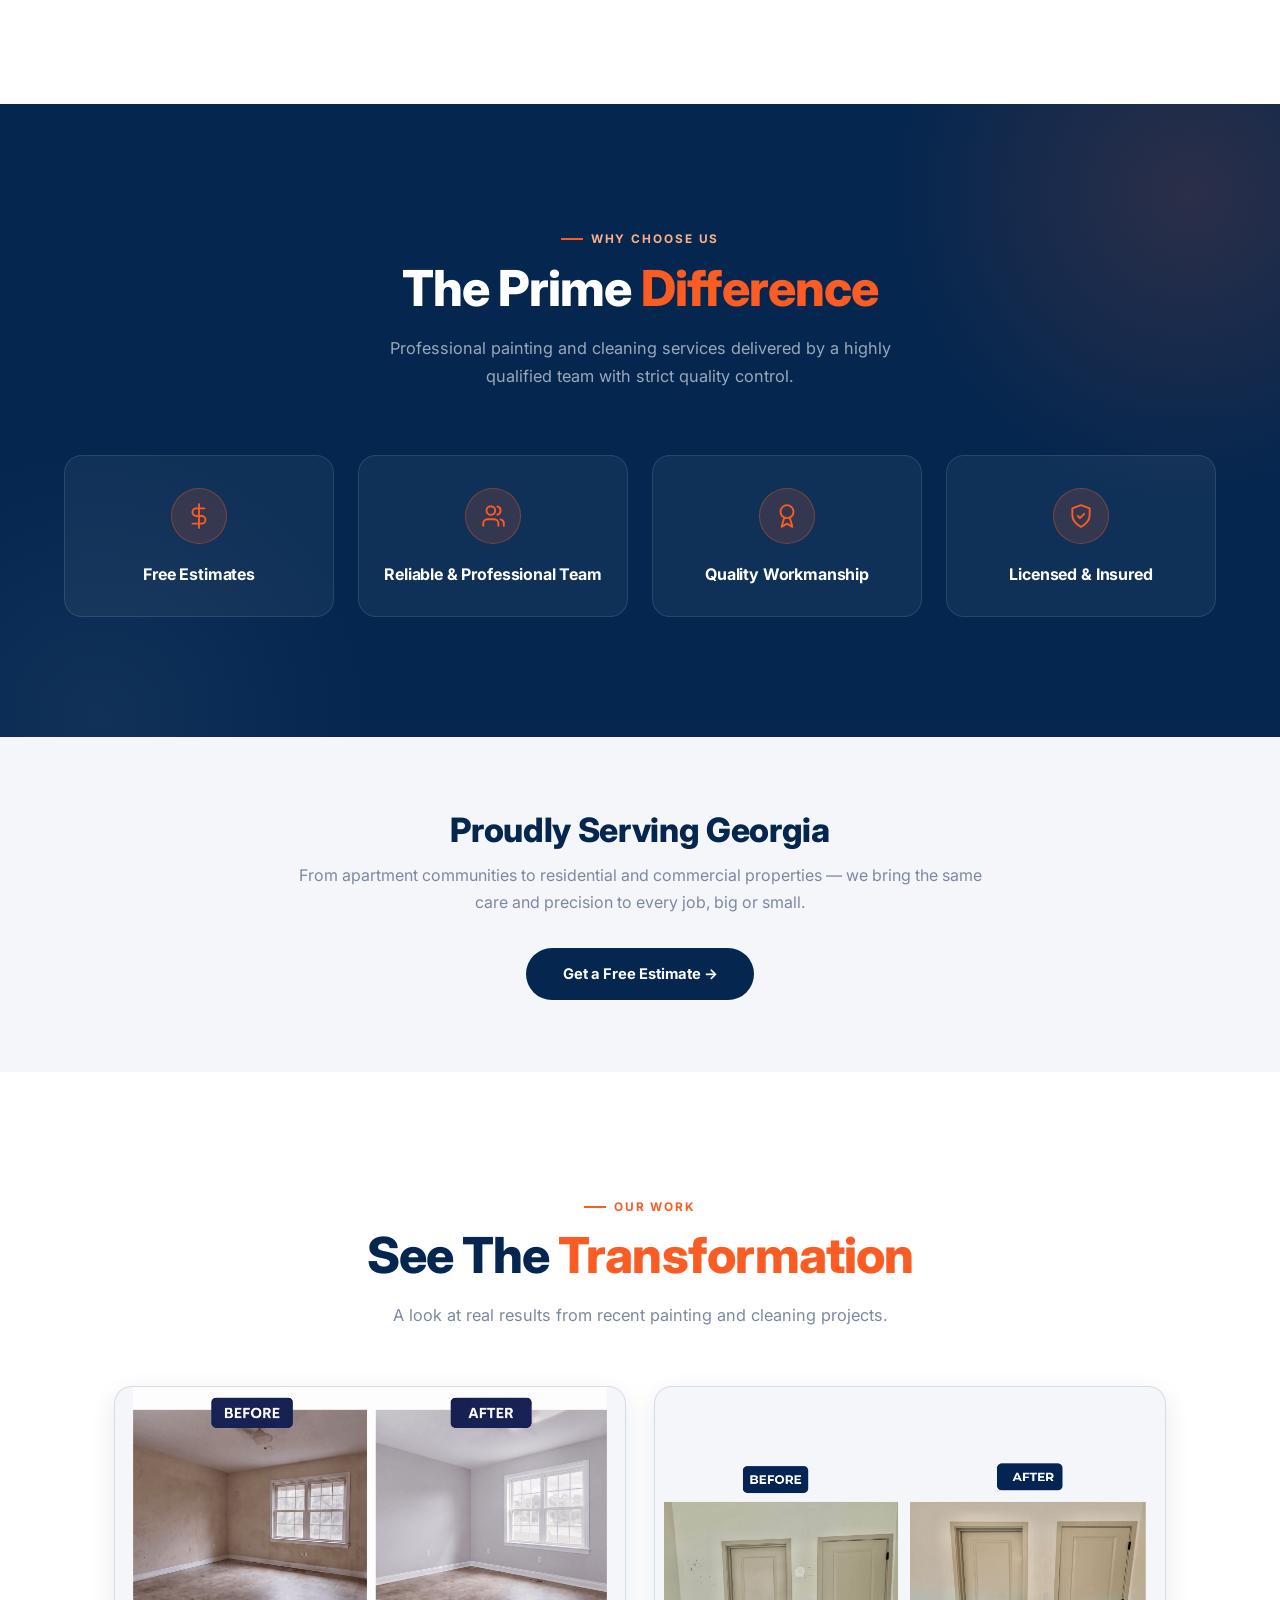
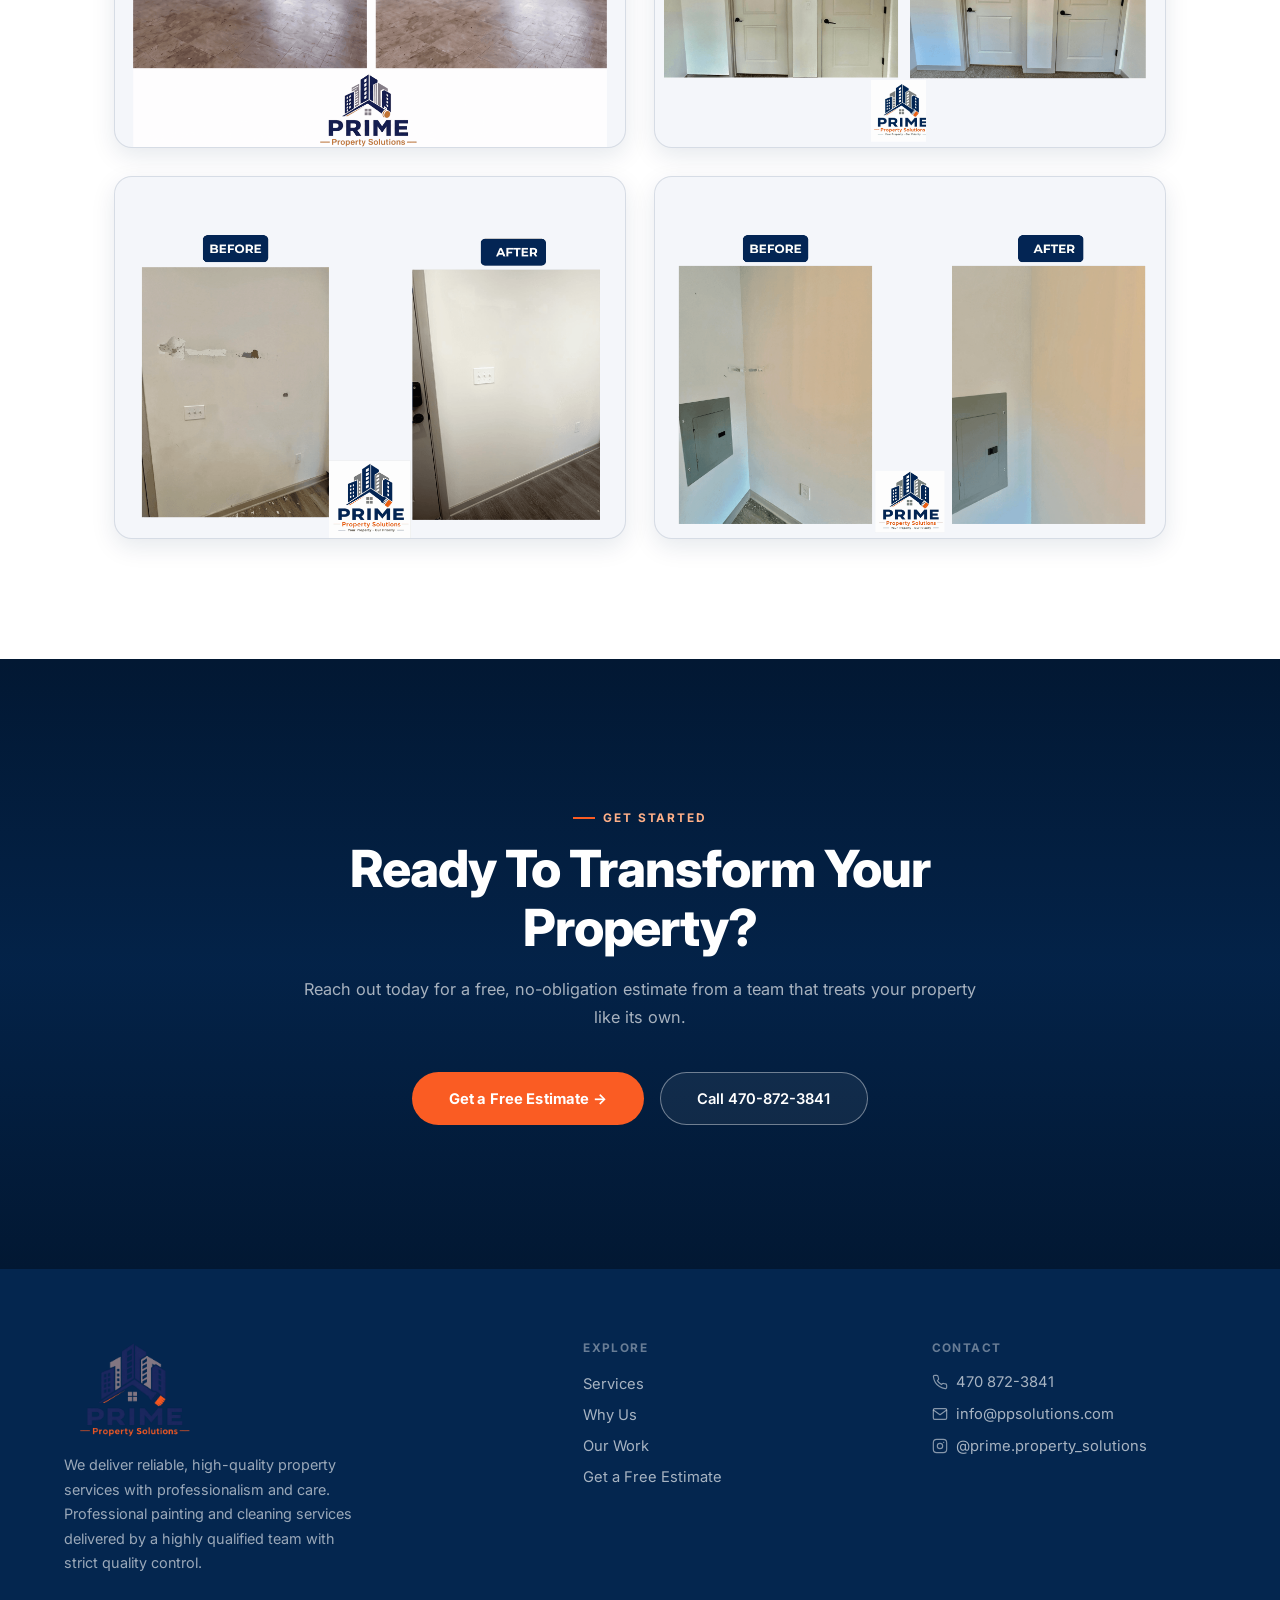
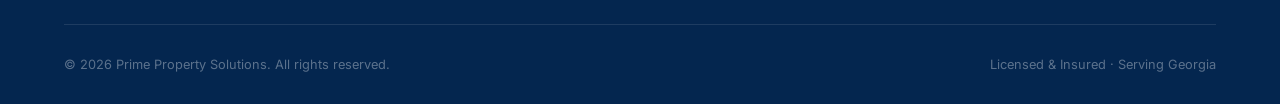
==== commit 96040d6f: "Add files via upload" ====
--- a/index.html
+++ b/index.html
@@ -8,7 +8,7 @@
 <link rel="preconnect" href="https://fonts.googleapis.com">
 <link rel="preconnect" href="https://fonts.gstatic.com" crossorigin>
 <link href="https://fonts.googleapis.com/css2?family=Inter:wght@400;500;600;700;800;900&display=swap" rel="stylesheet">
-<link rel="icon" href="assets/logo-cropped.png">
+<link rel="icon" href="logo-cropped.png">
 <style>
   :root {
     --navy: #04264F;
@@ -606,7 +606,7 @@
 <!-- NAV -->
 <nav id="nav">
   <a href="#" class="nav-logo">
-    <img src="assets/logo-cropped.png" alt="Prime Property Solutions logo">
+    <img src="logo-cropped.png" alt="Prime Property Solutions logo">
   </a>
   <ul class="nav-links">
     <li><a href="#services">Services</a></li>
@@ -631,8 +631,8 @@
 
 <!-- HERO -->
 <section class="hero">
-  <video class="hero-video" autoplay muted loop playsinline preload="auto" poster="assets/gallery/work-1-1024.png">
-    <source src="assets/hero.mp4" type="video/mp4">
+  <video class="hero-video" autoplay muted loop playsinline preload="auto" poster="work-1-1024.png">
+    <source src="hero.mp4" type="video/mp4">
   </video>
   <div class="hero-overlay"></div>
   <div class="hero-content">
@@ -749,26 +749,26 @@
   <div class="gallery-grid">
     <div class="gallery-item reveal">
       <img loading="lazy" width="2000" height="1414"
-        srcset="assets/gallery/work-1-512.png 512w, assets/gallery/work-1-1024.png 1024w, assets/gallery/work-1.png 2000w"
-        src="assets/gallery/work-1.png"
+        srcset="work-1-512.png 512w, work-1-1024.png 1024w, work-1.png 2000w"
+        src="work-1.png"
         alt="Bedroom wall and window before and after professional painting">
     </div>
     <div class="gallery-item reveal">
       <img loading="lazy" width="2000" height="1414"
-        srcset="assets/gallery/work-2-512.png 512w, assets/gallery/work-2-1024.png 1024w, assets/gallery/work-2.png 2000w"
-        src="assets/gallery/work-2.png"
+        srcset="work-2-512.png 512w, work-2-1024.png 1024w, work-2.png 2000w"
+        src="work-2.png"
         alt="Closet doors before and after professional painting">
     </div>
     <div class="gallery-item reveal">
       <img loading="lazy" width="2000" height="1414"
-        srcset="assets/gallery/work-3-512.png 512w, assets/gallery/work-3-1024.png 1024w, assets/gallery/work-3.png 2000w"
-        src="assets/gallery/work-3.png"
+        srcset="work-3-512.png 512w, work-3-1024.png 1024w, work-3.png 2000w"
+        src="work-3.png"
         alt="Wall repair and paint before and after">
     </div>
     <div class="gallery-item reveal">
       <img loading="lazy" width="2000" height="1414"
-        srcset="assets/gallery/work-4-512.png 512w, assets/gallery/work-4-1024.png 1024w, assets/gallery/work-4.png 2000w"
-        src="assets/gallery/work-4.png"
+        srcset="work-4-512.png 512w, work-4-1024.png 1024w, work-4.png 2000w"
+        src="work-4.png"
         alt="Utility closet wall before and after painting">
     </div>
   </div>
@@ -777,7 +777,7 @@
 <!-- FINAL CTA -->
 <section class="cta-section" id="contact">
   <video class="cta-video" autoplay muted loop playsinline preload="none">
-    <source src="assets/hero.mp4" type="video/mp4">
+    <source src="hero.mp4" type="video/mp4">
   </video>
   <div class="cta-overlay"></div>
   <div class="cta-inner reveal">
@@ -796,7 +796,7 @@
   <div class="footer-top">
     <div>
       <div class="footer-brand">
-        <img src="assets/logo-cropped.png" alt="Prime Property Solutions logo">
+        <img src="logo-cropped.png" alt="Prime Property Solutions logo">
       </div>
       <p class="footer-tagline">We deliver reliable, high-quality property services with professionalism and care. Professional painting and cleaning services delivered by a highly qualified team with strict quality control.</p>
     </div>
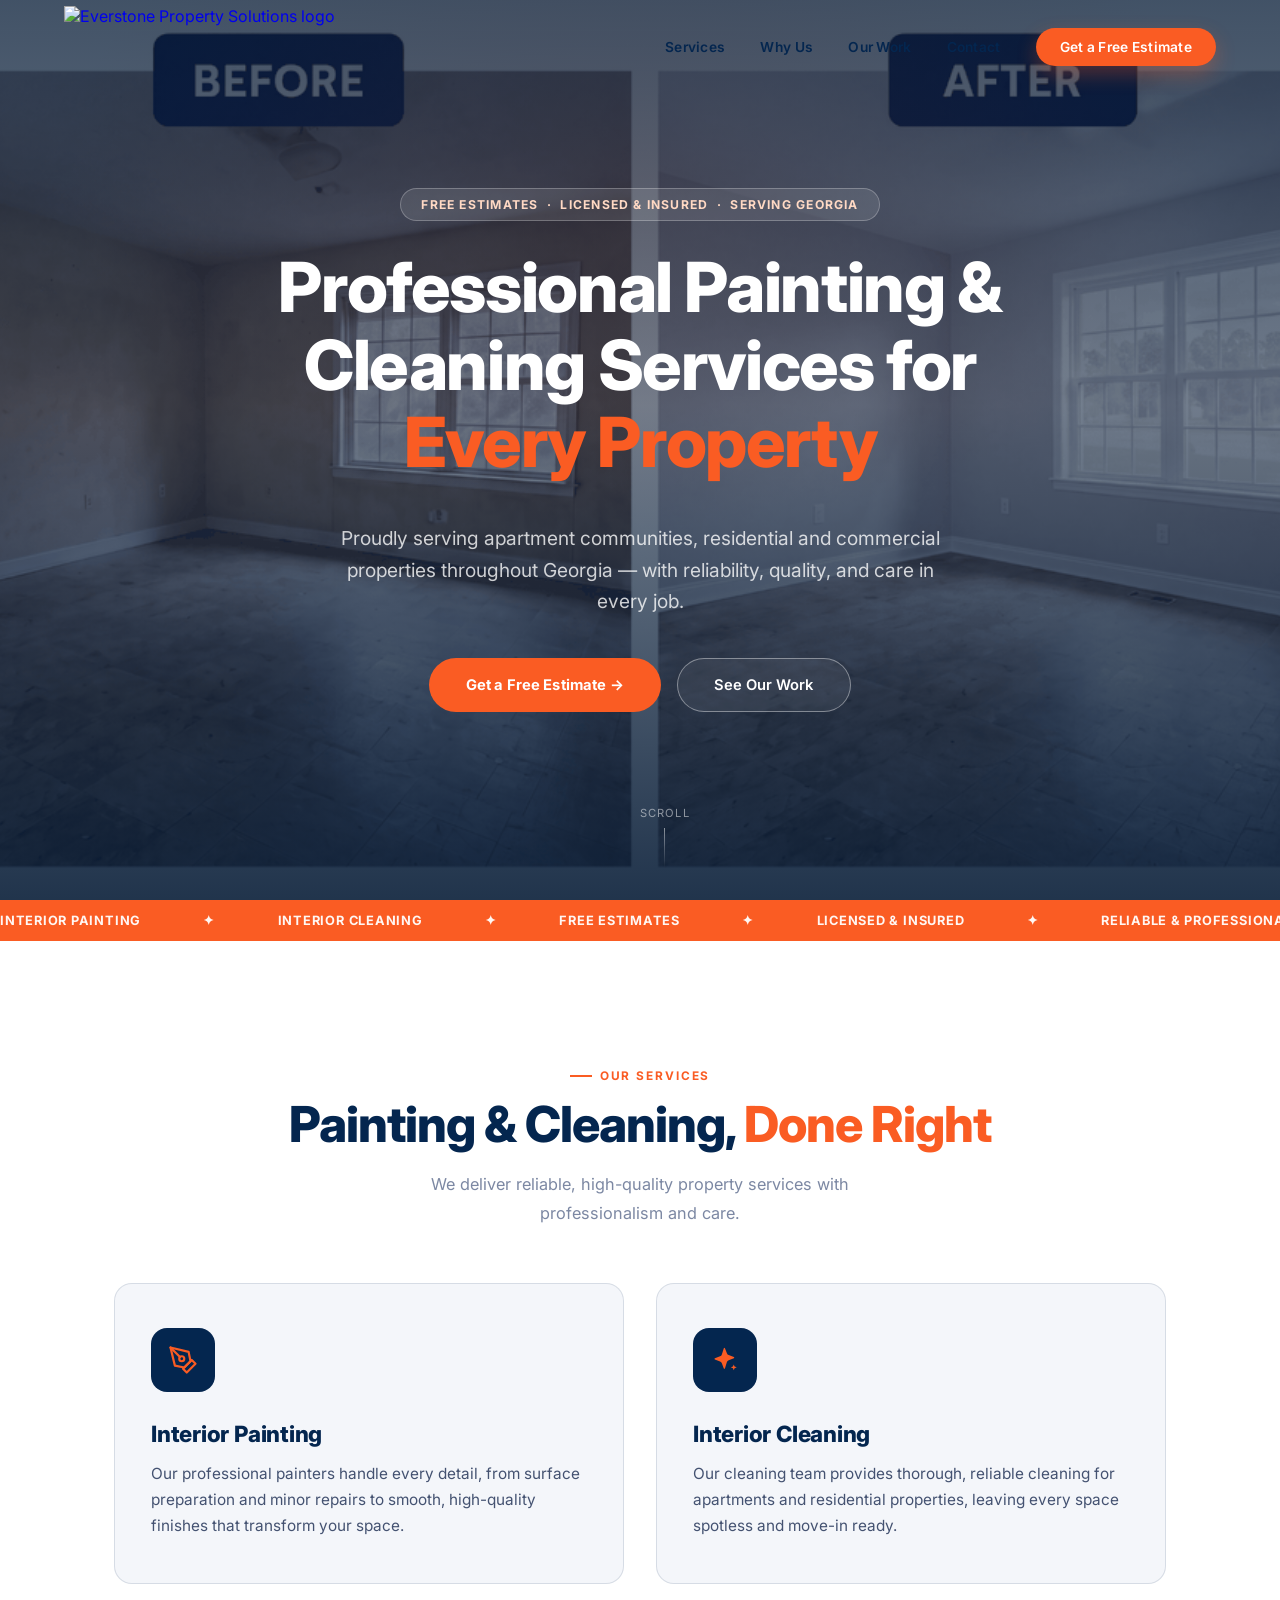
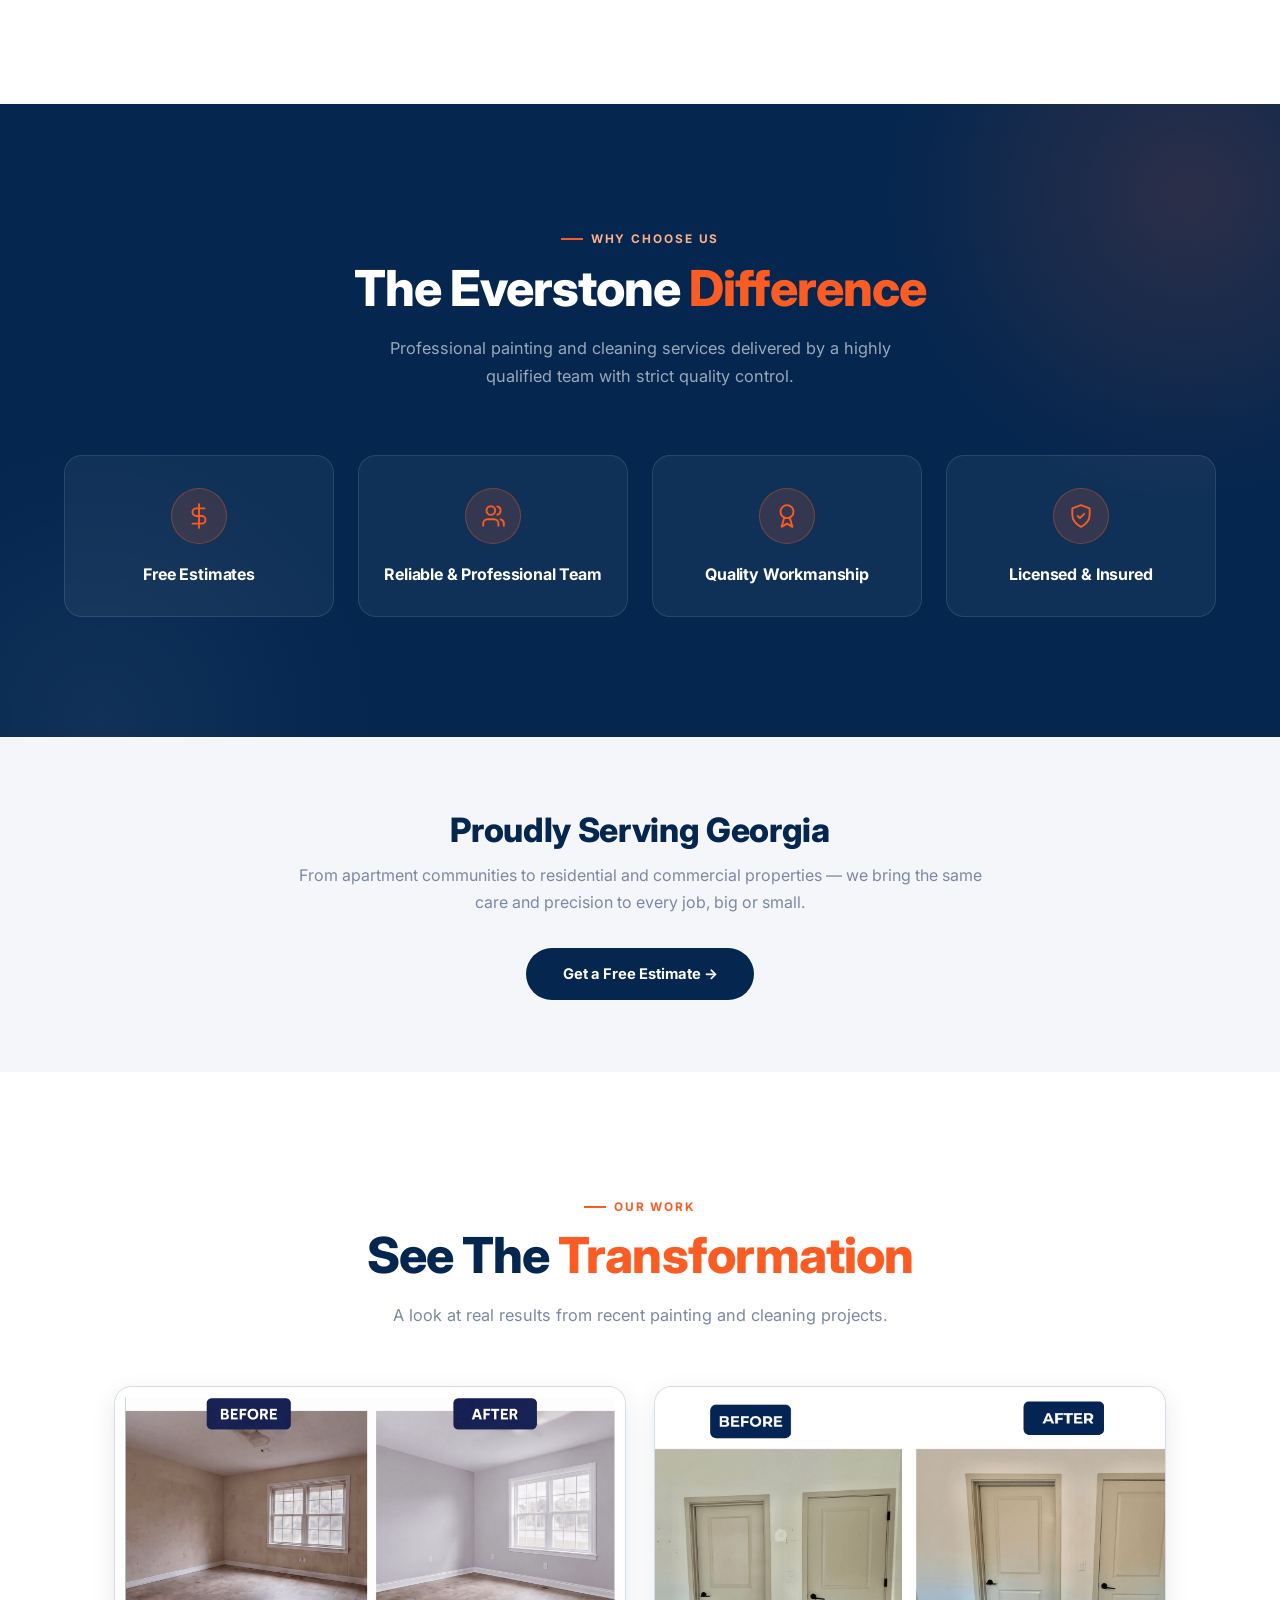
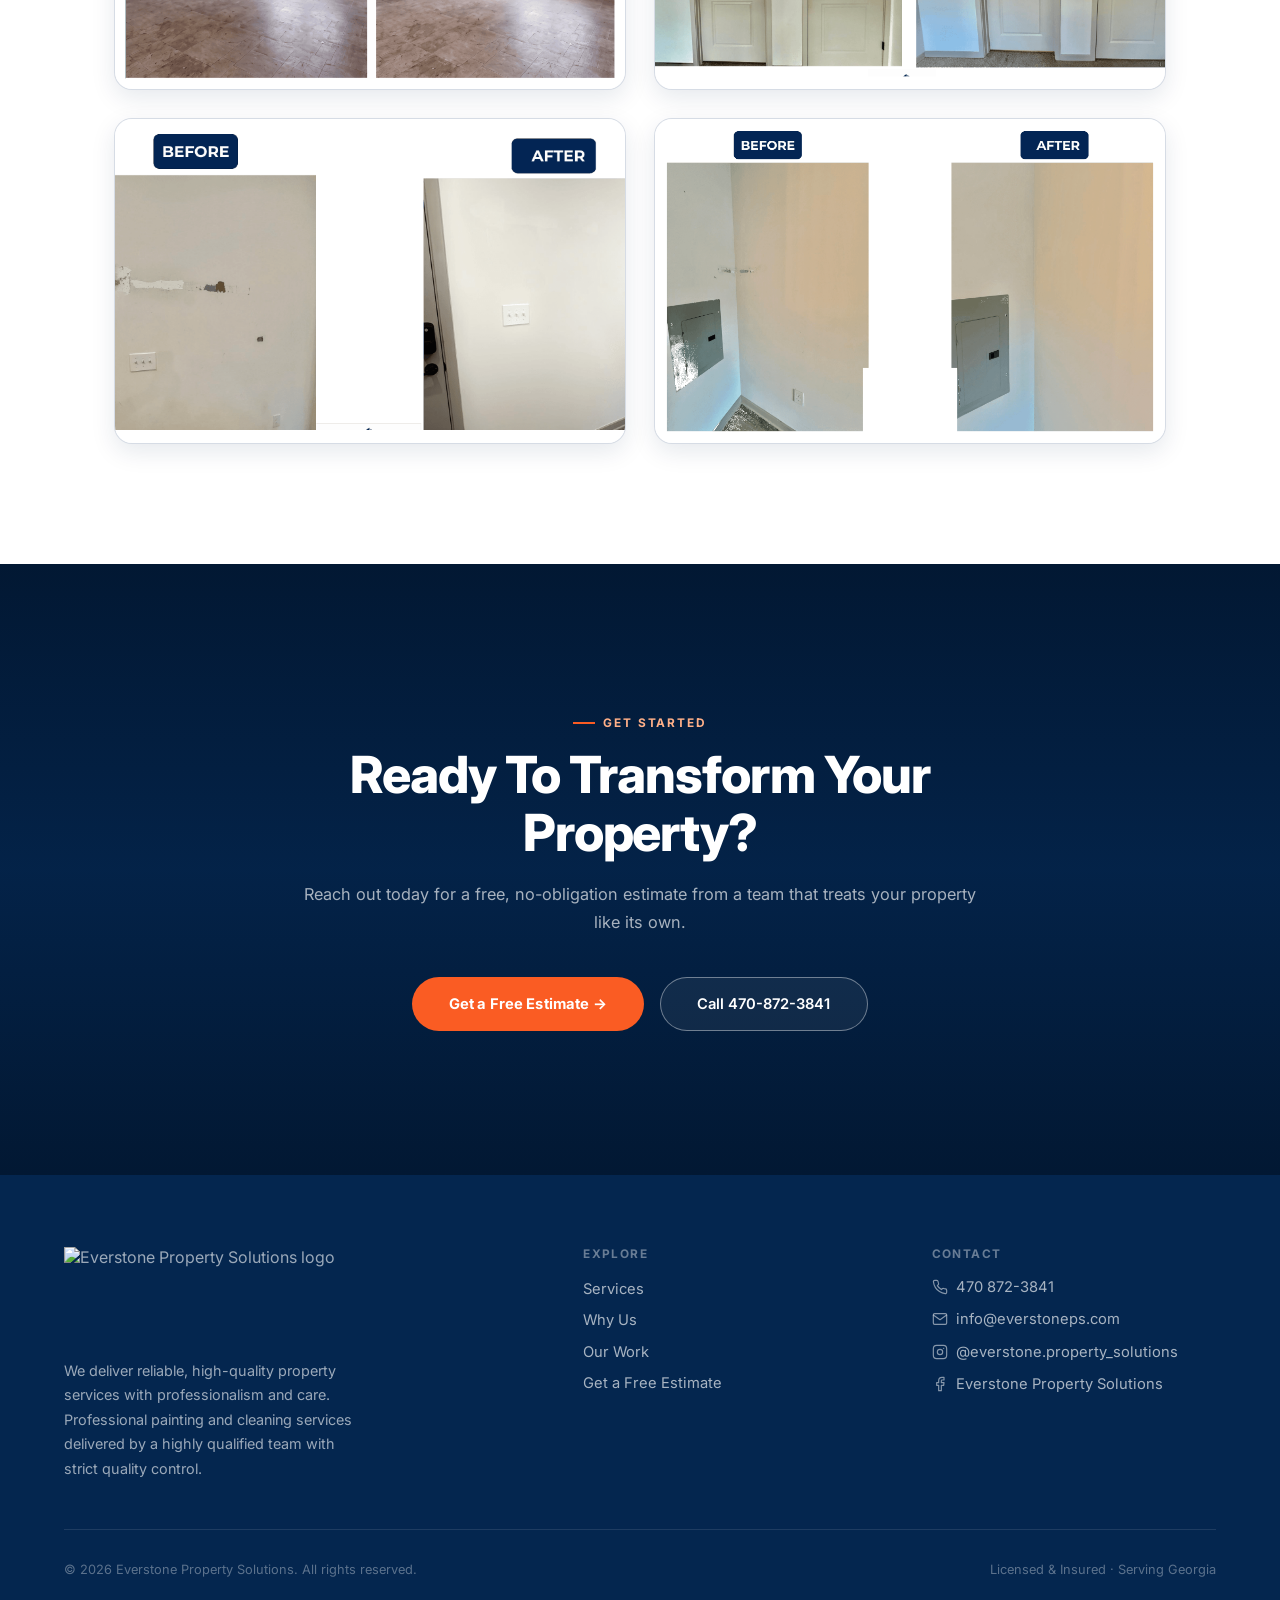
==== commit c6ba644b: "Add files via upload" ====
--- a/index.html
+++ b/index.html
@@ -3,12 +3,12 @@
 <head>
 <meta charset="UTF-8">
 <meta name="viewport" content="width=device-width, initial-scale=1.0">
-<title>Prime Property Solutions | Painting &amp; Cleaning Services in Georgia</title>
+<title>Everstone Property Solutions | Painting &amp; Cleaning Services in Georgia</title>
 <meta name="description" content="Professional painting and cleaning services for apartments, residential properties, and commercial spaces throughout Georgia. Free estimates, licensed &amp; insured.">
 <link rel="preconnect" href="https://fonts.googleapis.com">
 <link rel="preconnect" href="https://fonts.gstatic.com" crossorigin>
 <link href="https://fonts.googleapis.com/css2?family=Inter:wght@400;500;600;700;800;900&display=swap" rel="stylesheet">
-<link rel="icon" href="logo-cropped.png">
+<link rel="icon" href="everstone-logo-nav.png">
 <style>
   :root {
     --navy: #04264F;
@@ -606,14 +606,14 @@
 <!-- NAV -->
 <nav id="nav">
   <a href="#" class="nav-logo">
-    <img src="logo-cropped.png" alt="Prime Property Solutions logo">
+    <img src="everstone-logo-nav.png" alt="Everstone Property Solutions logo">
   </a>
   <ul class="nav-links">
     <li><a href="#services">Services</a></li>
     <li><a href="#why-us">Why Us</a></li>
     <li><a href="#work">Our Work</a></li>
     <li><a href="#contact">Contact</a></li>
-    <li><a href="sms:+14708723841?&body=Hello%20Prime%20Property%20Solutions%20team%2C%20I%20would%20like%20to%20request%20a%20free%20estimate%20for%20my%20property.%20%F0%9F%8F%A0%0AThe%20service%20I%27m%20interested%20in%20is%3A%20%0AProperty%20address%3A%20%0AYou%20can%20reach%20me%20at%3A%20%0Aor%20by%20email%20at%3A%20%0AThank%20you.%20%F0%9F%99%8F" class="nav-cta">Get a Free Estimate</a></li>
+    <li><a href="sms:+14708723841?&body=Hello%20Everstone%20Property%20Solutions%20team%2C%20I%20would%20like%20to%20request%20a%20free%20estimate%20for%20my%20property.%20%F0%9F%8F%A0%0AThe%20service%20I%27m%20interested%20in%20is%3A%20%0AProperty%20address%3A%20%0AYou%20can%20reach%20me%20at%3A%20%0Aor%20by%20email%20at%3A%20%0AThank%20you.%20%F0%9F%99%8F" class="nav-cta">Get a Free Estimate</a></li>
   </ul>
   <div class="hamburger" id="hamburger" onclick="toggleMenu()">
     <span></span><span></span><span></span>
@@ -626,12 +626,12 @@
   <a href="#why-us" onclick="toggleMenu()">Why Us</a>
   <a href="#work" onclick="toggleMenu()">Our Work</a>
   <a href="#contact" onclick="toggleMenu()">Contact</a>
-  <a href="sms:+14708723841?&body=Hello%20Prime%20Property%20Solutions%20team%2C%20I%20would%20like%20to%20request%20a%20free%20estimate%20for%20my%20property.%20%F0%9F%8F%A0%0AThe%20service%20I%27m%20interested%20in%20is%3A%20%0AProperty%20address%3A%20%0AYou%20can%20reach%20me%20at%3A%20%0Aor%20by%20email%20at%3A%20%0AThank%20you.%20%F0%9F%99%8F" onclick="toggleMenu()" class="btn-primary">Get a Free Estimate →</a>
+  <a href="sms:+14708723841?&body=Hello%20Everstone%20Property%20Solutions%20team%2C%20I%20would%20like%20to%20request%20a%20free%20estimate%20for%20my%20property.%20%F0%9F%8F%A0%0AThe%20service%20I%27m%20interested%20in%20is%3A%20%0AProperty%20address%3A%20%0AYou%20can%20reach%20me%20at%3A%20%0Aor%20by%20email%20at%3A%20%0AThank%20you.%20%F0%9F%99%8F" onclick="toggleMenu()" class="btn-primary">Get a Free Estimate →</a>
 </div>
 
 <!-- HERO -->
 <section class="hero">
-  <video class="hero-video" autoplay muted loop playsinline preload="auto" poster="work-1-1024.png">
+  <video class="hero-video" autoplay muted loop playsinline webkit-playsinline preload="auto" poster="work-1-1024.png">
     <source src="hero.mp4" type="video/mp4">
   </video>
   <div class="hero-overlay"></div>
@@ -640,7 +640,7 @@
     <h1>Professional Painting &amp; Cleaning Services for <em>Every Property</em></h1>
     <p class="hero-tagline">Proudly serving apartment communities, residential and commercial properties throughout Georgia — with reliability, quality, and care in every job.</p>
     <div class="hero-actions">
-      <a href="sms:+14708723841?&body=Hello%20Prime%20Property%20Solutions%20team%2C%20I%20would%20like%20to%20request%20a%20free%20estimate%20for%20my%20property.%20%F0%9F%8F%A0%0AThe%20service%20I%27m%20interested%20in%20is%3A%20%0AProperty%20address%3A%20%0AYou%20can%20reach%20me%20at%3A%20%0Aor%20by%20email%20at%3A%20%0AThank%20you.%20%F0%9F%99%8F" class="btn-primary">Get a Free Estimate →</a>
+      <a href="sms:+14708723841?&body=Hello%20Everstone%20Property%20Solutions%20team%2C%20I%20would%20like%20to%20request%20a%20free%20estimate%20for%20my%20property.%20%F0%9F%8F%A0%0AThe%20service%20I%27m%20interested%20in%20is%3A%20%0AProperty%20address%3A%20%0AYou%20can%20reach%20me%20at%3A%20%0Aor%20by%20email%20at%3A%20%0AThank%20you.%20%F0%9F%99%8F" class="btn-primary">Get a Free Estimate →</a>
       <a href="#work" class="btn-secondary">See Our Work</a>
     </div>
   </div>
@@ -698,7 +698,7 @@
   <div class="why-inner">
     <div class="section-head reveal">
       <div class="section-label" style="justify-content:center">Why Choose Us</div>
-      <h2 class="section-title">The Prime <em>Difference</em></h2>
+      <h2 class="section-title">The Everstone <em>Difference</em></h2>
       <p class="section-sub">Professional painting and cleaning services delivered by a highly qualified team with strict quality control.</p>
     </div>
     <div class="why-grid">
@@ -735,7 +735,7 @@
   <div class="estimate-strip-inner reveal">
     <h3>Proudly Serving Georgia</h3>
     <p>From apartment communities to residential and commercial properties — we bring the same care and precision to every job, big or small.</p>
-    <a href="sms:+14708723841?&body=Hello%20Prime%20Property%20Solutions%20team%2C%20I%20would%20like%20to%20request%20a%20free%20estimate%20for%20my%20property.%20%F0%9F%8F%A0%0AThe%20service%20I%27m%20interested%20in%20is%3A%20%0AProperty%20address%3A%20%0AYou%20can%20reach%20me%20at%3A%20%0Aor%20by%20email%20at%3A%20%0AThank%20you.%20%F0%9F%99%8F" class="btn-dark">Get a Free Estimate →</a>
+    <a href="sms:+14708723841?&body=Hello%20Everstone%20Property%20Solutions%20team%2C%20I%20would%20like%20to%20request%20a%20free%20estimate%20for%20my%20property.%20%F0%9F%8F%A0%0AThe%20service%20I%27m%20interested%20in%20is%3A%20%0AProperty%20address%3A%20%0AYou%20can%20reach%20me%20at%3A%20%0Aor%20by%20email%20at%3A%20%0AThank%20you.%20%F0%9F%99%8F" class="btn-dark">Get a Free Estimate →</a>
   </div>
 </section>
 
@@ -748,25 +748,25 @@
   </div>
   <div class="gallery-grid">
     <div class="gallery-item reveal">
-      <img loading="lazy" width="2000" height="1414"
+      <img loading="lazy" width="1940" height="1148"
         srcset="work-1-512.png 512w, work-1-1024.png 1024w, work-1.png 2000w"
         src="work-1.png"
         alt="Bedroom wall and window before and after professional painting">
     </div>
     <div class="gallery-item reveal">
-      <img loading="lazy" width="2000" height="1414"
+      <img loading="lazy" width="1980" height="960"
         srcset="work-2-512.png 512w, work-2-1024.png 1024w, work-2.png 2000w"
         src="work-2.png"
         alt="Closet doors before and after professional painting">
     </div>
     <div class="gallery-item reveal">
-      <img loading="lazy" width="2000" height="1414"
+      <img loading="lazy" width="1886" height="988"
         srcset="work-3-512.png 512w, work-3-1024.png 1024w, work-3.png 2000w"
         src="work-3.png"
         alt="Wall repair and paint before and after">
     </div>
     <div class="gallery-item reveal">
-      <img loading="lazy" width="2000" height="1414"
+      <img loading="lazy" width="1920" height="1222"
         srcset="work-4-512.png 512w, work-4-1024.png 1024w, work-4.png 2000w"
         src="work-4.png"
         alt="Utility closet wall before and after painting">
@@ -776,7 +776,7 @@
 
 <!-- FINAL CTA -->
 <section class="cta-section" id="contact">
-  <video class="cta-video" autoplay muted loop playsinline preload="none">
+  <video class="cta-video" autoplay muted loop playsinline webkit-playsinline preload="none">
     <source src="hero.mp4" type="video/mp4">
   </video>
   <div class="cta-overlay"></div>
@@ -785,7 +785,7 @@
     <h2>Ready To Transform Your Property?</h2>
     <p>Reach out today for a free, no-obligation estimate from a team that treats your property like its own.</p>
     <div class="cta-actions">
-      <a href="sms:+14708723841?&body=Hello%20Prime%20Property%20Solutions%20team%2C%20I%20would%20like%20to%20request%20a%20free%20estimate%20for%20my%20property.%20%F0%9F%8F%A0%0AThe%20service%20I%27m%20interested%20in%20is%3A%20%0AProperty%20address%3A%20%0AYou%20can%20reach%20me%20at%3A%20%0Aor%20by%20email%20at%3A%20%0AThank%20you.%20%F0%9F%99%8F" class="btn-primary">Get a Free Estimate →</a>
+      <a href="sms:+14708723841?&body=Hello%20Everstone%20Property%20Solutions%20team%2C%20I%20would%20like%20to%20request%20a%20free%20estimate%20for%20my%20property.%20%F0%9F%8F%A0%0AThe%20service%20I%27m%20interested%20in%20is%3A%20%0AProperty%20address%3A%20%0AYou%20can%20reach%20me%20at%3A%20%0Aor%20by%20email%20at%3A%20%0AThank%20you.%20%F0%9F%99%8F" class="btn-primary">Get a Free Estimate →</a>
       <a href="tel:+14708723841" class="btn-secondary">Call 470-872-3841</a>
     </div>
   </div>
@@ -796,7 +796,7 @@
   <div class="footer-top">
     <div>
       <div class="footer-brand">
-        <img src="logo-cropped.png" alt="Prime Property Solutions logo">
+        <img src="everstone-logo-full.png" alt="Everstone Property Solutions logo">
       </div>
       <p class="footer-tagline">We deliver reliable, high-quality property services with professionalism and care. Professional painting and cleaning services delivered by a highly qualified team with strict quality control.</p>
     </div>
@@ -806,7 +806,7 @@
         <li><a href="#services">Services</a></li>
         <li><a href="#why-us">Why Us</a></li>
         <li><a href="#work">Our Work</a></li>
-        <li><a href="sms:+14708723841?&body=Hello%20Prime%20Property%20Solutions%20team%2C%20I%20would%20like%20to%20request%20a%20free%20estimate%20for%20my%20property.%20%F0%9F%8F%A0%0AThe%20service%20I%27m%20interested%20in%20is%3A%20%0AProperty%20address%3A%20%0AYou%20can%20reach%20me%20at%3A%20%0Aor%20by%20email%20at%3A%20%0AThank%20you.%20%F0%9F%99%8F">Get a Free Estimate</a></li>
+        <li><a href="sms:+14708723841?&body=Hello%20Everstone%20Property%20Solutions%20team%2C%20I%20would%20like%20to%20request%20a%20free%20estimate%20for%20my%20property.%20%F0%9F%8F%A0%0AThe%20service%20I%27m%20interested%20in%20is%3A%20%0AProperty%20address%3A%20%0AYou%20can%20reach%20me%20at%3A%20%0Aor%20by%20email%20at%3A%20%0AThank%20you.%20%F0%9F%99%8F">Get a Free Estimate</a></li>
       </ul>
     </div>
     <div class="footer-col">
@@ -819,22 +819,28 @@
           </a>
         </li>
         <li>
-          <a href="mailto:info@ppsolutions.com">
+          <a href="mailto:info@everstoneps.com">
             <svg viewBox="0 0 24 24" fill="none" stroke="currentColor" stroke-width="1.75" stroke-linecap="round" stroke-linejoin="round"><rect x="2" y="4" width="20" height="16" rx="2"/><path d="M22 6l-10 7L2 6"/></svg>
-            info@ppsolutions.com
+            info@everstoneps.com
           </a>
         </li>
         <li>
-          <a href="https://www.instagram.com/prime.property_solutions/" target="_blank" rel="noopener">
+          <a href="https://www.instagram.com/everstone.property_solutions/" target="_blank" rel="noopener">
             <svg viewBox="0 0 24 24" fill="none" stroke="currentColor" stroke-width="1.75" stroke-linecap="round" stroke-linejoin="round"><rect x="2" y="2" width="20" height="20" rx="5"/><circle cx="12" cy="12" r="4"/><circle cx="17.5" cy="6.5" r="1" fill="currentColor" stroke="none"/></svg>
-            @prime.property_solutions
+            @everstone.property_solutions
+          </a>
+        </li>
+        <li>
+          <a href="https://www.facebook.com/share/1F8JUviBXP/?mibextid=wwXIfr" target="_blank" rel="noopener">
+            <svg viewBox="0 0 24 24" fill="none" stroke="currentColor" stroke-width="1.75" stroke-linecap="round" stroke-linejoin="round"><path d="M18 2h-3a5 5 0 00-5 5v3H7v4h3v8h4v-8h3.5l.5-4h-4V7a1 1 0 011-1h3z"/></svg>
+            Everstone Property Solutions
           </a>
         </li>
       </ul>
     </div>
   </div>
   <div class="footer-bottom">
-    <span>© 2026 Prime Property Solutions. All rights reserved.</span>
+    <span>© 2026 Everstone Property Solutions. All rights reserved.</span>
     <span>Licensed &amp; Insured · Serving Georgia</span>
   </div>
 </footer>
@@ -859,6 +865,24 @@
     });
   }, { threshold: 0.15 });
   revealEls.forEach(el => observer.observe(el));
+
+  const bgVideos = document.querySelectorAll('.hero-video, .cta-video');
+  function tryPlayVideos() {
+    bgVideos.forEach(v => {
+      v.muted = true;
+      v.playsInline = true;
+      const p = v.play();
+      if (p !== undefined) p.catch(() => {});
+    });
+  }
+  tryPlayVideos();
+  window.addEventListener('load', tryPlayVideos);
+  document.addEventListener('visibilitychange', () => {
+    if (!document.hidden) tryPlayVideos();
+  });
+  ['touchstart', 'touchmove', 'scroll', 'click'].forEach(evt => {
+    document.addEventListener(evt, tryPlayVideos, { once: true, passive: true });
+  });
 </script>
 
 </body>
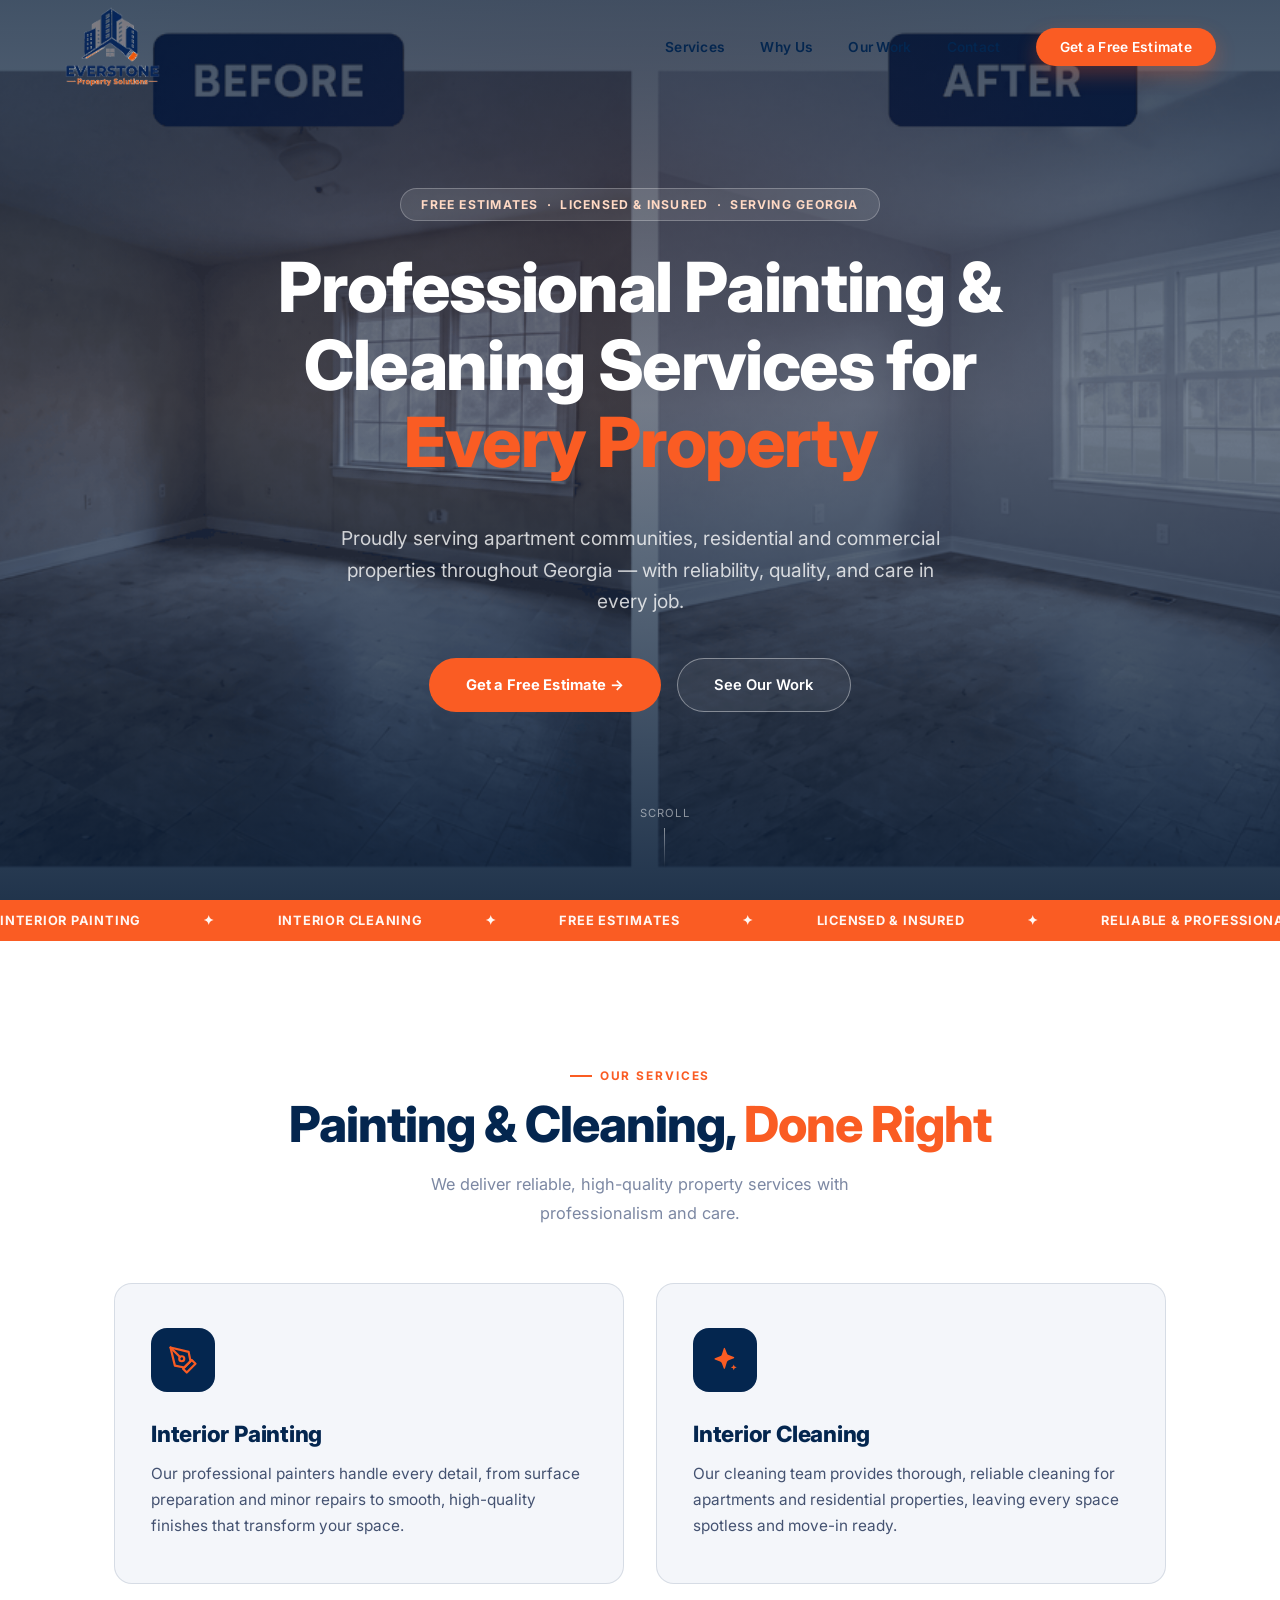
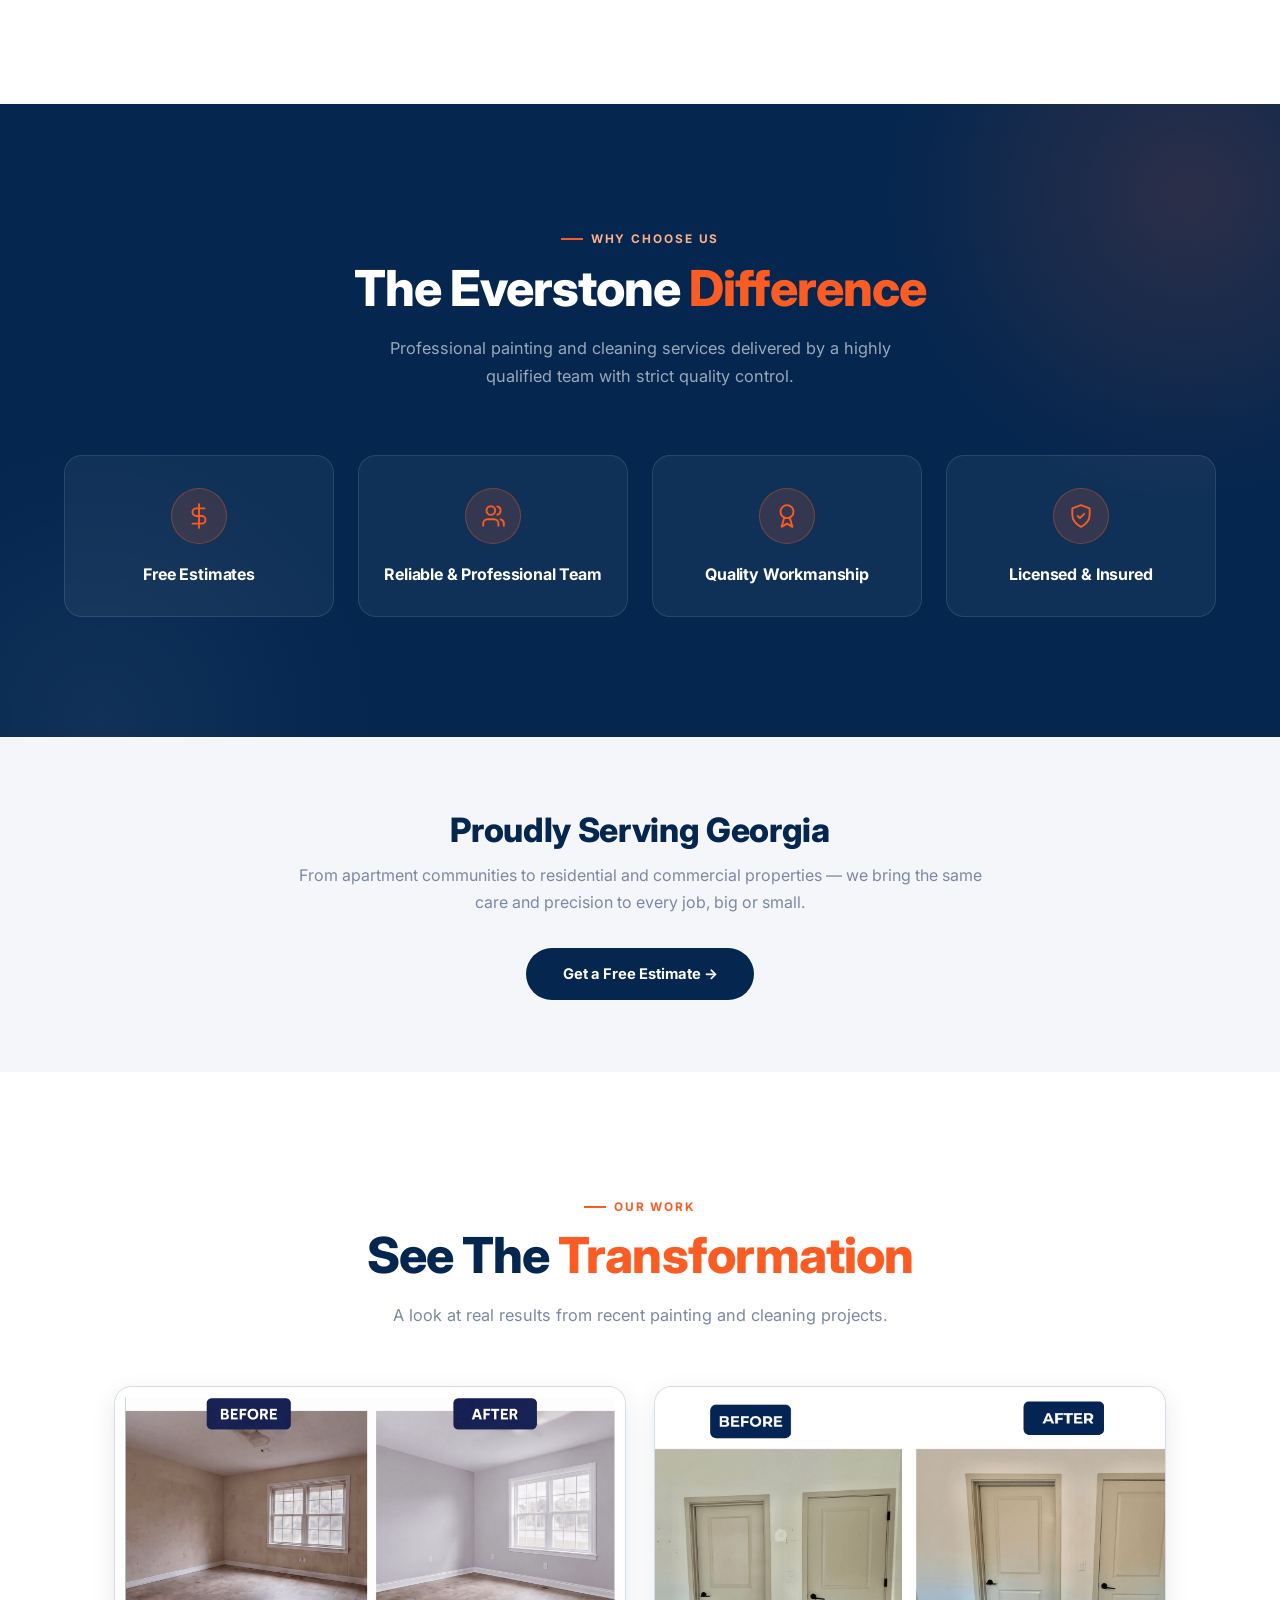
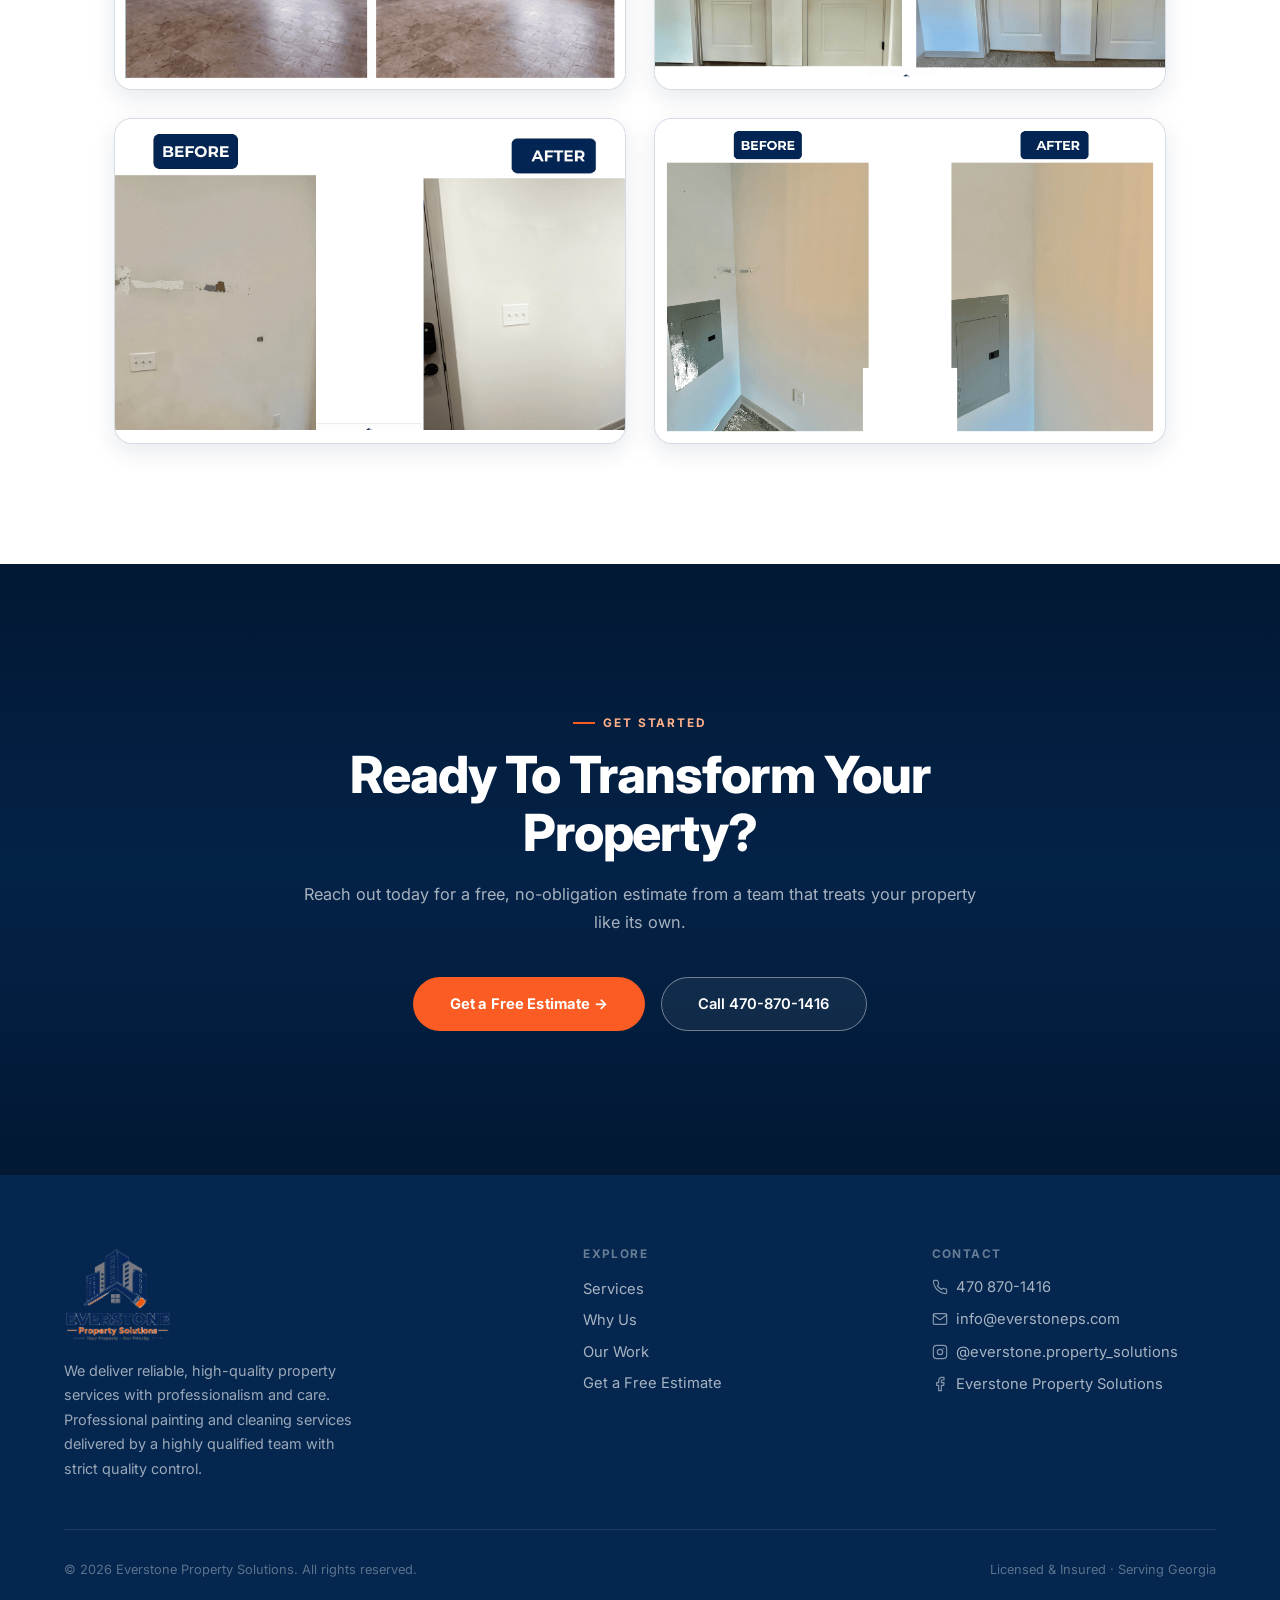
==== commit d6edef0e: "Add files via upload" ====
--- a/index.html
+++ b/index.html
@@ -613,7 +613,7 @@
     <li><a href="#why-us">Why Us</a></li>
     <li><a href="#work">Our Work</a></li>
     <li><a href="#contact">Contact</a></li>
-    <li><a href="sms:+14708723841?&body=Hello%20Everstone%20Property%20Solutions%20team%2C%20I%20would%20like%20to%20request%20a%20free%20estimate%20for%20my%20property.%20%F0%9F%8F%A0%0AThe%20service%20I%27m%20interested%20in%20is%3A%20%0AProperty%20address%3A%20%0AYou%20can%20reach%20me%20at%3A%20%0Aor%20by%20email%20at%3A%20%0AThank%20you.%20%F0%9F%99%8F" class="nav-cta">Get a Free Estimate</a></li>
+    <li><a href="sms:+14708701416?&body=Hello%20Everstone%20Property%20Solutions%20team%2C%20I%20would%20like%20to%20request%20a%20free%20estimate%20for%20my%20property.%20%F0%9F%8F%A0%0AThe%20service%20I%27m%20interested%20in%20is%3A%20%0AProperty%20address%3A%20%0AYou%20can%20reach%20me%20at%3A%20%0Aor%20by%20email%20at%3A%20%0AThank%20you.%20%F0%9F%99%8F" class="nav-cta">Get a Free Estimate</a></li>
   </ul>
   <div class="hamburger" id="hamburger" onclick="toggleMenu()">
     <span></span><span></span><span></span>
@@ -626,7 +626,7 @@
   <a href="#why-us" onclick="toggleMenu()">Why Us</a>
   <a href="#work" onclick="toggleMenu()">Our Work</a>
   <a href="#contact" onclick="toggleMenu()">Contact</a>
-  <a href="sms:+14708723841?&body=Hello%20Everstone%20Property%20Solutions%20team%2C%20I%20would%20like%20to%20request%20a%20free%20estimate%20for%20my%20property.%20%F0%9F%8F%A0%0AThe%20service%20I%27m%20interested%20in%20is%3A%20%0AProperty%20address%3A%20%0AYou%20can%20reach%20me%20at%3A%20%0Aor%20by%20email%20at%3A%20%0AThank%20you.%20%F0%9F%99%8F" onclick="toggleMenu()" class="btn-primary">Get a Free Estimate →</a>
+  <a href="sms:+14708701416?&body=Hello%20Everstone%20Property%20Solutions%20team%2C%20I%20would%20like%20to%20request%20a%20free%20estimate%20for%20my%20property.%20%F0%9F%8F%A0%0AThe%20service%20I%27m%20interested%20in%20is%3A%20%0AProperty%20address%3A%20%0AYou%20can%20reach%20me%20at%3A%20%0Aor%20by%20email%20at%3A%20%0AThank%20you.%20%F0%9F%99%8F" onclick="toggleMenu()" class="btn-primary">Get a Free Estimate →</a>
 </div>
 
 <!-- HERO -->
@@ -640,7 +640,7 @@
     <h1>Professional Painting &amp; Cleaning Services for <em>Every Property</em></h1>
     <p class="hero-tagline">Proudly serving apartment communities, residential and commercial properties throughout Georgia — with reliability, quality, and care in every job.</p>
     <div class="hero-actions">
-      <a href="sms:+14708723841?&body=Hello%20Everstone%20Property%20Solutions%20team%2C%20I%20would%20like%20to%20request%20a%20free%20estimate%20for%20my%20property.%20%F0%9F%8F%A0%0AThe%20service%20I%27m%20interested%20in%20is%3A%20%0AProperty%20address%3A%20%0AYou%20can%20reach%20me%20at%3A%20%0Aor%20by%20email%20at%3A%20%0AThank%20you.%20%F0%9F%99%8F" class="btn-primary">Get a Free Estimate →</a>
+      <a href="sms:+14708701416?&body=Hello%20Everstone%20Property%20Solutions%20team%2C%20I%20would%20like%20to%20request%20a%20free%20estimate%20for%20my%20property.%20%F0%9F%8F%A0%0AThe%20service%20I%27m%20interested%20in%20is%3A%20%0AProperty%20address%3A%20%0AYou%20can%20reach%20me%20at%3A%20%0Aor%20by%20email%20at%3A%20%0AThank%20you.%20%F0%9F%99%8F" class="btn-primary">Get a Free Estimate →</a>
       <a href="#work" class="btn-secondary">See Our Work</a>
     </div>
   </div>
@@ -735,7 +735,7 @@
   <div class="estimate-strip-inner reveal">
     <h3>Proudly Serving Georgia</h3>
     <p>From apartment communities to residential and commercial properties — we bring the same care and precision to every job, big or small.</p>
-    <a href="sms:+14708723841?&body=Hello%20Everstone%20Property%20Solutions%20team%2C%20I%20would%20like%20to%20request%20a%20free%20estimate%20for%20my%20property.%20%F0%9F%8F%A0%0AThe%20service%20I%27m%20interested%20in%20is%3A%20%0AProperty%20address%3A%20%0AYou%20can%20reach%20me%20at%3A%20%0Aor%20by%20email%20at%3A%20%0AThank%20you.%20%F0%9F%99%8F" class="btn-dark">Get a Free Estimate →</a>
+    <a href="sms:+14708701416?&body=Hello%20Everstone%20Property%20Solutions%20team%2C%20I%20would%20like%20to%20request%20a%20free%20estimate%20for%20my%20property.%20%F0%9F%8F%A0%0AThe%20service%20I%27m%20interested%20in%20is%3A%20%0AProperty%20address%3A%20%0AYou%20can%20reach%20me%20at%3A%20%0Aor%20by%20email%20at%3A%20%0AThank%20you.%20%F0%9F%99%8F" class="btn-dark">Get a Free Estimate →</a>
   </div>
 </section>
 
@@ -785,8 +785,8 @@
     <h2>Ready To Transform Your Property?</h2>
     <p>Reach out today for a free, no-obligation estimate from a team that treats your property like its own.</p>
     <div class="cta-actions">
-      <a href="sms:+14708723841?&body=Hello%20Everstone%20Property%20Solutions%20team%2C%20I%20would%20like%20to%20request%20a%20free%20estimate%20for%20my%20property.%20%F0%9F%8F%A0%0AThe%20service%20I%27m%20interested%20in%20is%3A%20%0AProperty%20address%3A%20%0AYou%20can%20reach%20me%20at%3A%20%0Aor%20by%20email%20at%3A%20%0AThank%20you.%20%F0%9F%99%8F" class="btn-primary">Get a Free Estimate →</a>
-      <a href="tel:+14708723841" class="btn-secondary">Call 470-872-3841</a>
+      <a href="sms:+14708701416?&body=Hello%20Everstone%20Property%20Solutions%20team%2C%20I%20would%20like%20to%20request%20a%20free%20estimate%20for%20my%20property.%20%F0%9F%8F%A0%0AThe%20service%20I%27m%20interested%20in%20is%3A%20%0AProperty%20address%3A%20%0AYou%20can%20reach%20me%20at%3A%20%0Aor%20by%20email%20at%3A%20%0AThank%20you.%20%F0%9F%99%8F" class="btn-primary">Get a Free Estimate →</a>
+      <a href="tel:+14708701416" class="btn-secondary">Call 470-870-1416</a>
     </div>
   </div>
 </section>
@@ -806,16 +806,16 @@
         <li><a href="#services">Services</a></li>
         <li><a href="#why-us">Why Us</a></li>
         <li><a href="#work">Our Work</a></li>
-        <li><a href="sms:+14708723841?&body=Hello%20Everstone%20Property%20Solutions%20team%2C%20I%20would%20like%20to%20request%20a%20free%20estimate%20for%20my%20property.%20%F0%9F%8F%A0%0AThe%20service%20I%27m%20interested%20in%20is%3A%20%0AProperty%20address%3A%20%0AYou%20can%20reach%20me%20at%3A%20%0Aor%20by%20email%20at%3A%20%0AThank%20you.%20%F0%9F%99%8F">Get a Free Estimate</a></li>
+        <li><a href="sms:+14708701416?&body=Hello%20Everstone%20Property%20Solutions%20team%2C%20I%20would%20like%20to%20request%20a%20free%20estimate%20for%20my%20property.%20%F0%9F%8F%A0%0AThe%20service%20I%27m%20interested%20in%20is%3A%20%0AProperty%20address%3A%20%0AYou%20can%20reach%20me%20at%3A%20%0Aor%20by%20email%20at%3A%20%0AThank%20you.%20%F0%9F%99%8F">Get a Free Estimate</a></li>
       </ul>
     </div>
     <div class="footer-col">
       <h4>Contact</h4>
       <ul>
         <li>
-          <a href="tel:+14708723841">
+          <a href="tel:+14708701416">
             <svg viewBox="0 0 24 24" fill="none" stroke="currentColor" stroke-width="1.75" stroke-linecap="round" stroke-linejoin="round"><path d="M22 16.92v3a2 2 0 01-2.18 2 19.79 19.79 0 01-8.63-3.07 19.5 19.5 0 01-6-6 19.79 19.79 0 01-3.07-8.67A2 2 0 014.11 2h3a2 2 0 012 1.72c.127.96.362 1.903.7 2.81a2 2 0 01-.45 2.11L8.09 9.91a16 16 0 006 6l1.27-1.27a2 2 0 012.11-.45c.907.338 1.85.573 2.81.7A2 2 0 0122 16.92z"/></svg>
-            470 872-3841
+            470 870-1416
           </a>
         </li>
         <li>
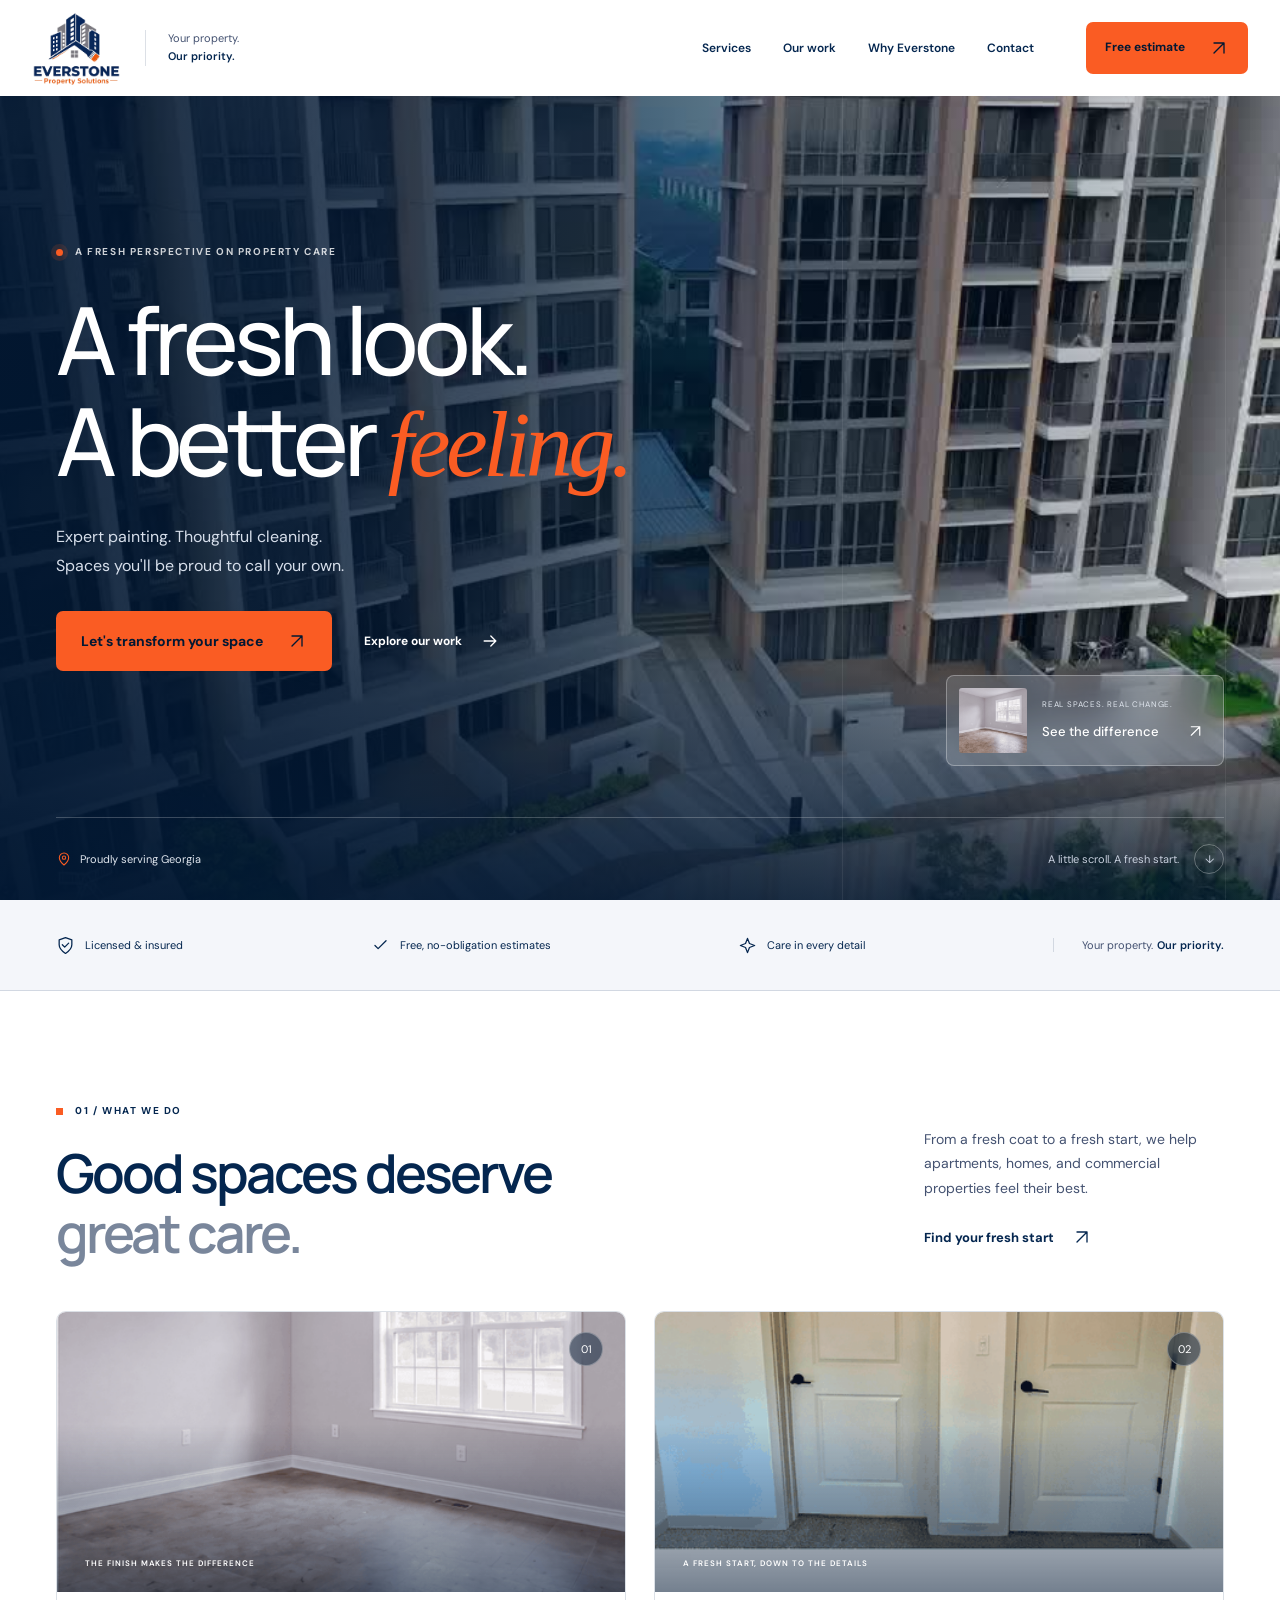
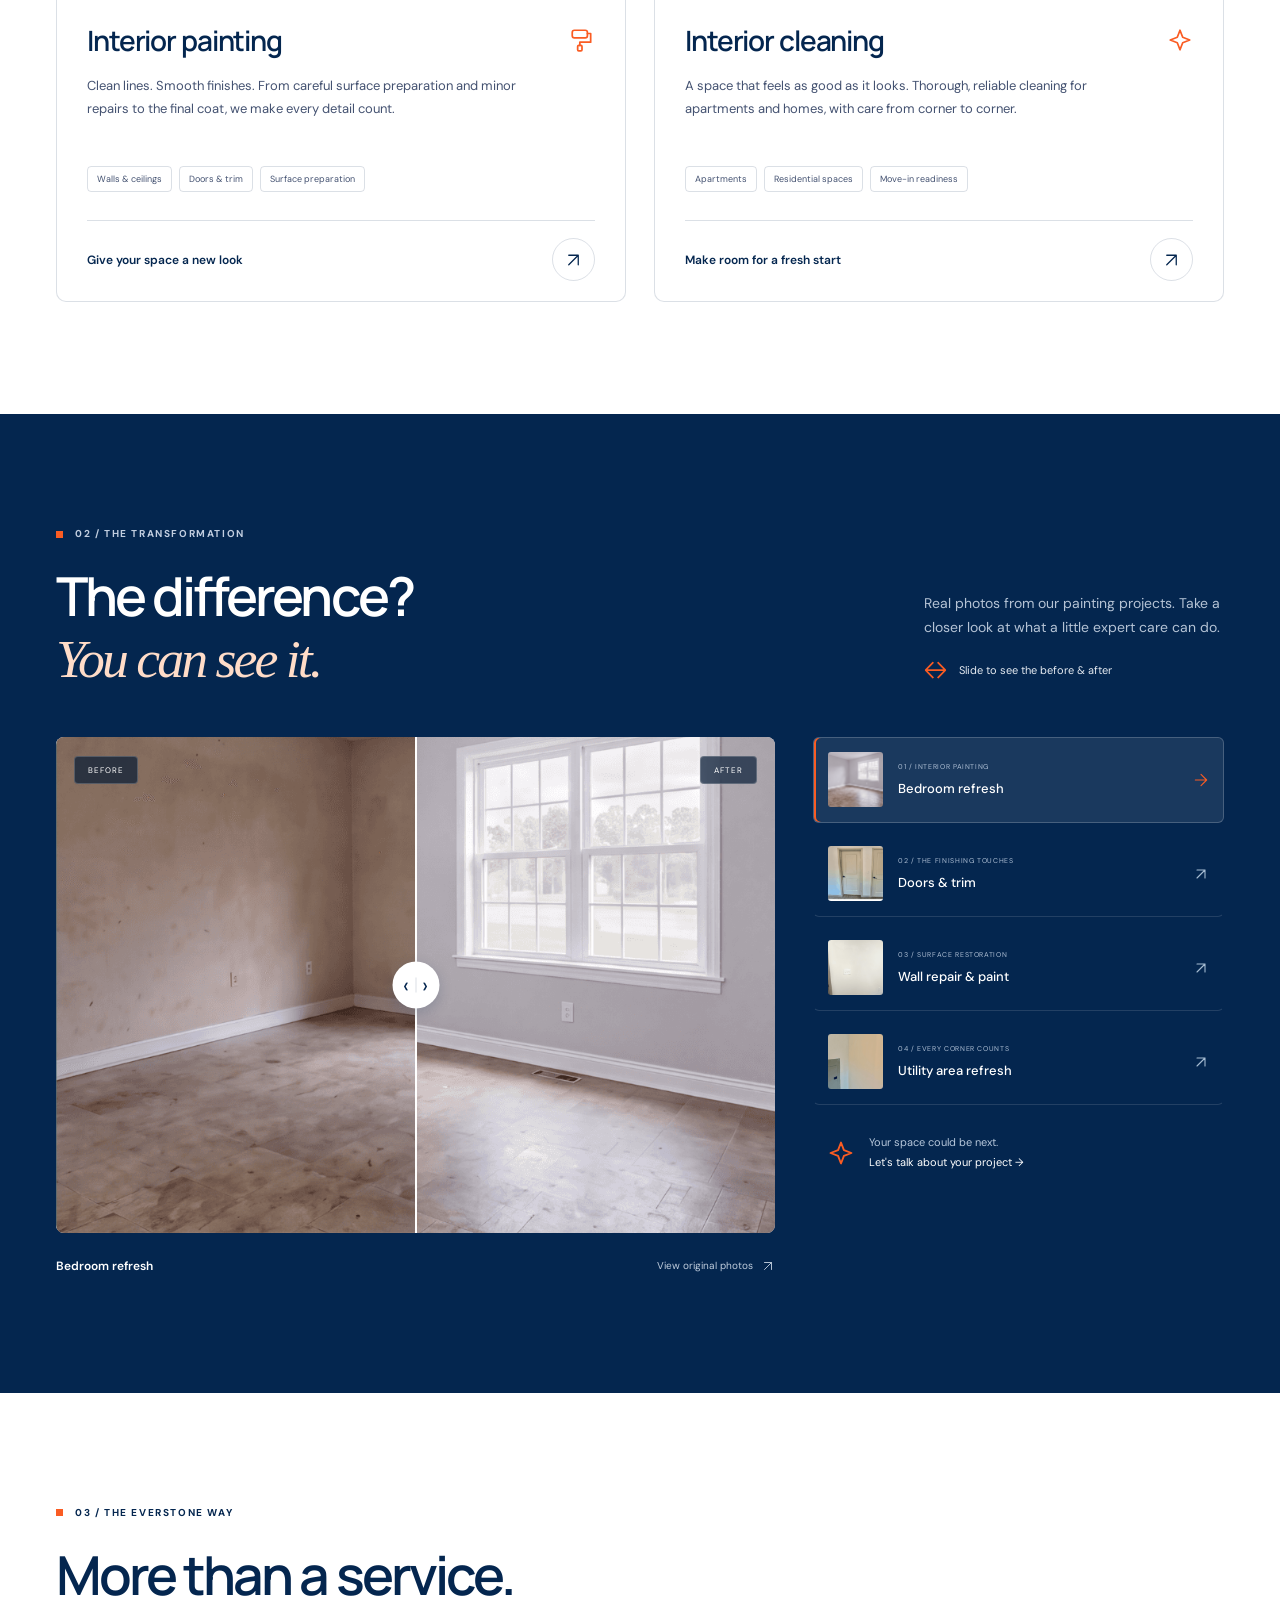
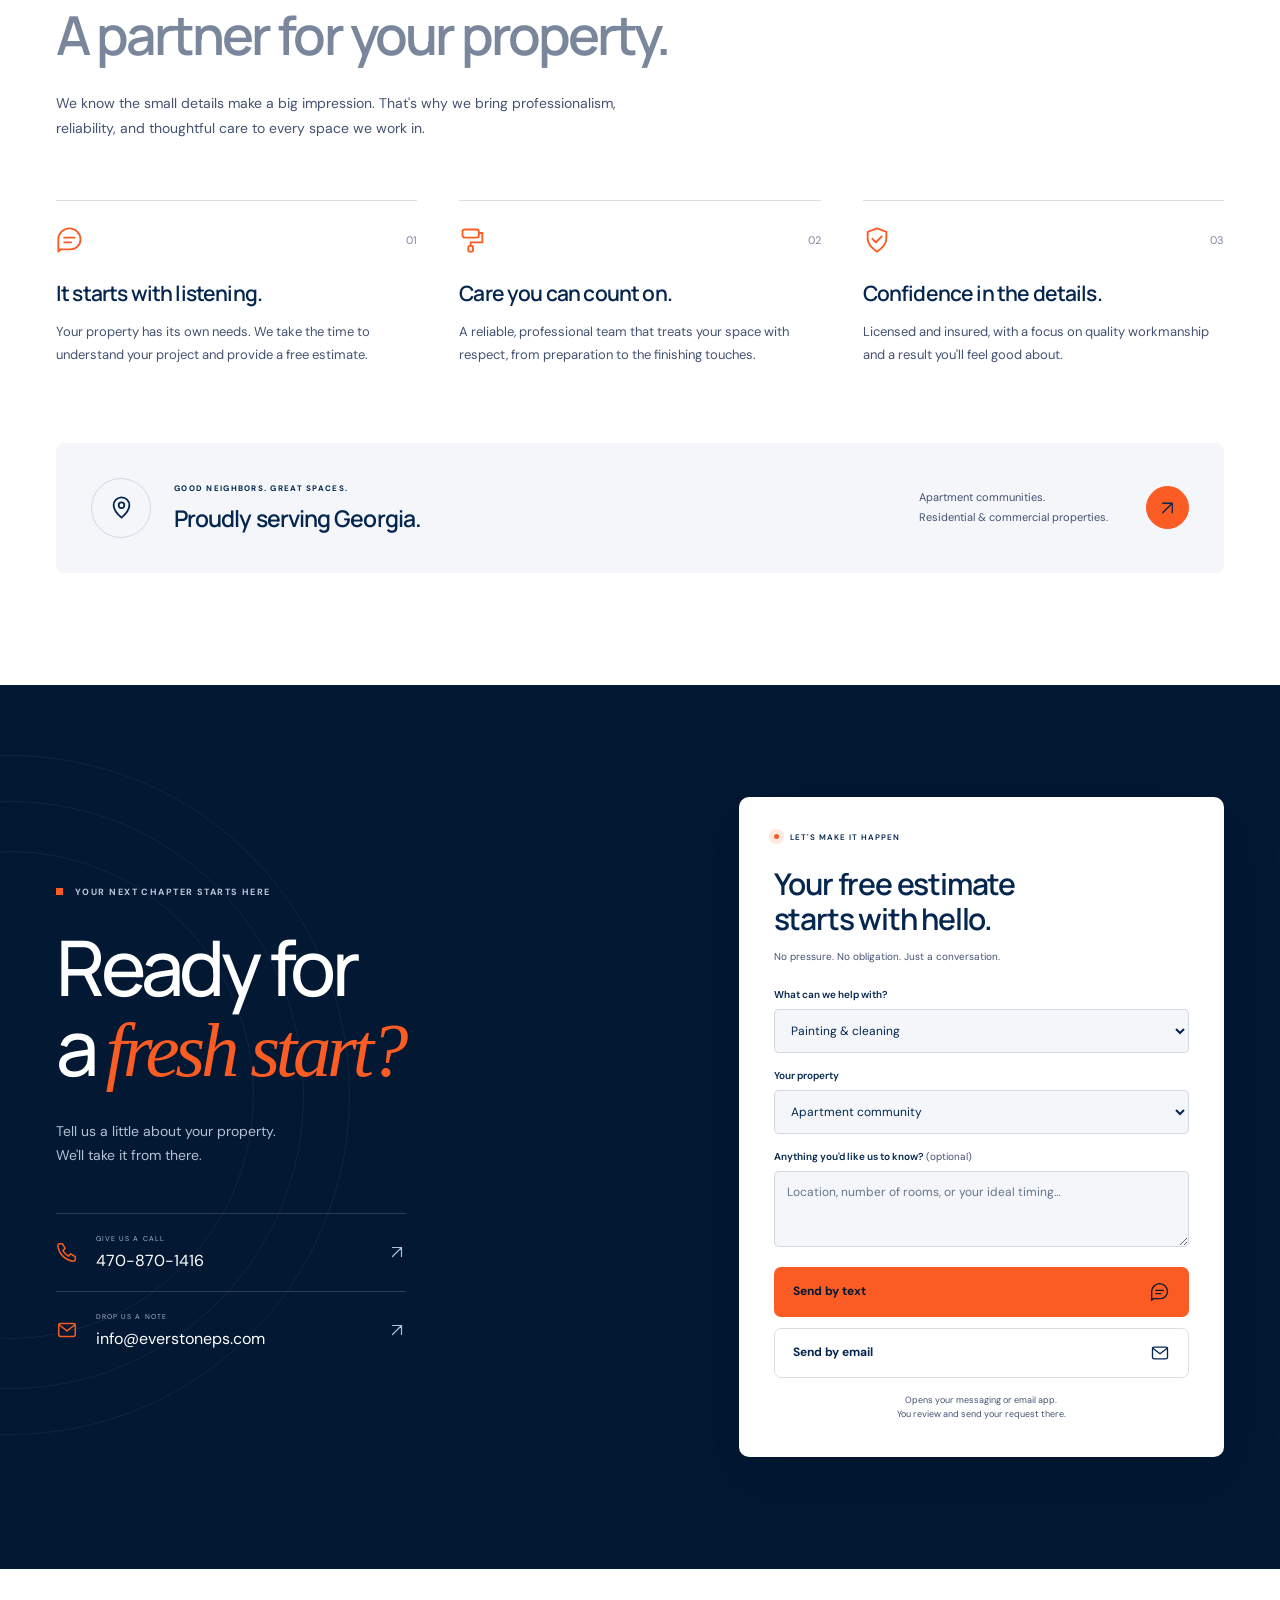
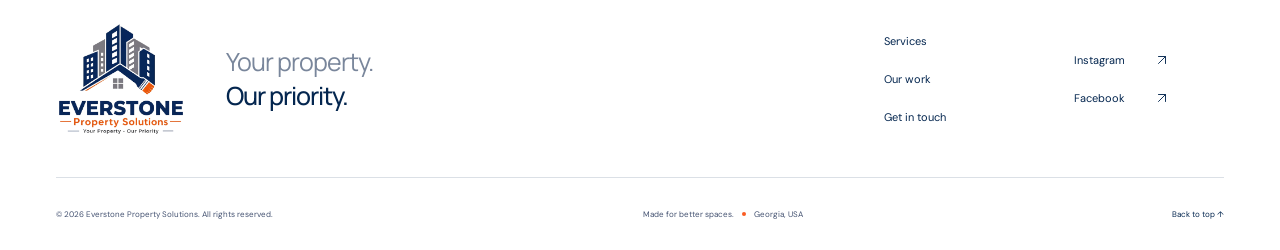
==== commit 54c0b078: "Redesign Everstone with cinematic video, accessible project comparisons, and responsive contact flow" ====
--- a/index.html
+++ b/index.html
@@ -1,889 +1,87 @@
 <!DOCTYPE html>
 <html lang="en">
 <head>
-<meta charset="UTF-8">
-<meta name="viewport" content="width=device-width, initial-scale=1.0">
-<title>Everstone Property Solutions | Painting &amp; Cleaning Services in Georgia</title>
-<meta name="description" content="Professional painting and cleaning services for apartments, residential properties, and commercial spaces throughout Georgia. Free estimates, licensed &amp; insured.">
-<link rel="preconnect" href="https://fonts.googleapis.com">
-<link rel="preconnect" href="https://fonts.gstatic.com" crossorigin>
-<link href="https://fonts.googleapis.com/css2?family=Inter:wght@400;500;600;700;800;900&display=swap" rel="stylesheet">
-<link rel="icon" href="everstone-logo-nav.png">
-<style>
-  :root {
-    --navy: #04264F;
-    --navy-deep: #021833;
-    --navy-mid: #123870;
-    --orange: #FA5C23;
-    --orange-dark: #DE4611;
-    --orange-light: #FFDCC8;
-    --bg: #FFFFFF;
-    --bg-soft: #F4F6FA;
-    --bg-soft-2: #EAEEF6;
-    --text-mid: #445271;
-    --text-muted: #7C88A3;
-    --border: rgba(4,38,79,0.12);
-    --shadow: 0 20px 60px rgba(4,38,79,0.14);
-    --shadow-sm: 0 8px 24px rgba(4,38,79,0.1);
-    --radius: 18px;
-  }
-  *, *::before, *::after { box-sizing: border-box; margin: 0; padding: 0; }
-  html { scroll-behavior: smooth; }
-  body {
-    font-family: 'Inter', sans-serif;
-    background: var(--bg);
-    color: var(--navy);
-    overflow-x: hidden;
-  }
-  img { max-width: 100%; display: block; }
-
-  ::-webkit-scrollbar { width: 6px; }
-  ::-webkit-scrollbar-track { background: var(--bg-soft); }
-  ::-webkit-scrollbar-thumb { background: var(--orange); border-radius: 3px; }
-
-  /* NAV */
-  nav {
-    position: fixed;
-    top: 0; left: 0; right: 0;
-    z-index: 1000;
-    padding: 0 5vw;
-    height: 92px;
-    display: flex;
-    align-items: center;
-    justify-content: space-between;
-    transition: background 0.4s, backdrop-filter 0.4s, box-shadow 0.4s, height 0.3s;
-  }
-  nav.scrolled {
-    background: rgba(255,255,255,0.92);
-    backdrop-filter: blur(14px);
-    box-shadow: 0 2px 24px rgba(4,38,79,0.08);
-    height: 78px;
-  }
-  .nav-logo { display: flex; align-items: center; gap: 0.6rem; text-decoration: none; }
-  .nav-logo img { height: 80px; width: auto; transition: height 0.3s; }
-  nav.scrolled .nav-logo img { height: 66px; }
-  .nav-links {
-    display: flex;
-    gap: 2.2rem;
-    list-style: none;
-    align-items: center;
-  }
-  .nav-links a {
-    text-decoration: none;
-    color: var(--navy);
-    font-size: 0.86rem;
-    font-weight: 600;
-    letter-spacing: 0.02em;
-    transition: color 0.2s;
-  }
-  .nav-links a:hover { color: var(--orange); }
-  .nav-cta {
-    background: var(--orange);
-    color: #fff !important;
-    padding: 0.7rem 1.5rem;
-    border-radius: 50px;
-    transition: background 0.2s, transform 0.15s, box-shadow 0.2s !important;
-    box-shadow: 0 8px 20px rgba(250,92,35,0.3);
-  }
-  .nav-cta:hover { background: var(--orange-dark) !important; transform: translateY(-1px) scale(1.02); }
-  .hamburger { display: none; flex-direction: column; gap: 5px; cursor: pointer; padding: 4px; }
-  .hamburger span { display: block; width: 24px; height: 2px; background: var(--navy); border-radius: 2px; transition: all 0.3s; }
-  .mobile-menu {
-    display: none;
-    position: fixed;
-    inset: 92px 0 0 0;
-    background: var(--bg);
-    z-index: 999;
-    flex-direction: column;
-    align-items: center;
-    justify-content: center;
-    gap: 2.4rem;
-  }
-  .mobile-menu.open { display: flex; }
-  .mobile-menu a {
-    font-size: 1.6rem;
-    font-weight: 700;
-    color: var(--navy);
-    text-decoration: none;
-    transition: color 0.2s;
-  }
-  .mobile-menu a:hover { color: var(--orange); }
-
-  /* HERO */
-  .hero {
-    min-height: 100vh;
-    position: relative;
-    display: flex;
-    align-items: center;
-    justify-content: center;
-    overflow: hidden;
-    background: var(--navy-deep);
-  }
-  .hero-video {
-    position: absolute;
-    inset: 0;
-    width: 100%;
-    height: 100%;
-    object-fit: cover;
-  }
-  .hero-overlay {
-    position: absolute;
-    inset: 0;
-    background:
-      linear-gradient(180deg, rgba(2,24,51,0.75) 0%, rgba(2,24,51,0.55) 45%, rgba(2,24,51,0.88) 100%),
-      radial-gradient(ellipse 70% 60% at 50% 20%, rgba(250,92,35,0.18) 0%, transparent 65%);
-  }
-  .hero-content {
-    position: relative;
-    z-index: 1;
-    text-align: center;
-    padding: 2rem 5vw;
-    max-width: 920px;
-  }
-  .hero-badge {
-    display: inline-flex;
-    align-items: center;
-    gap: 0.5rem;
-    background: rgba(255,255,255,0.1);
-    border: 1px solid rgba(255,255,255,0.25);
-    color: #FFD9C4;
-    font-size: 0.76rem;
-    font-weight: 700;
-    letter-spacing: 0.1em;
-    text-transform: uppercase;
-    padding: 0.5rem 1.25rem;
-    border-radius: 50px;
-    margin-bottom: 1.75rem;
-    animation: fadeUp 0.8s ease both;
-  }
-  .hero h1 {
-    font-size: clamp(2.4rem, 5.4vw, 4.4rem);
-    font-weight: 800;
-    color: #fff;
-    line-height: 1.12;
-    letter-spacing: -0.02em;
-    margin-bottom: 0.6em;
-    animation: fadeUp 0.8s 0.15s ease both;
-  }
-  .hero h1 em {
-    font-style: normal;
-    color: var(--orange);
-    display: inline;
-  }
-  .hero-tagline {
-    font-size: clamp(1rem, 1.6vw, 1.2rem);
-    color: rgba(255,255,255,0.78);
-    font-weight: 400;
-    max-width: 620px;
-    margin: 0 auto 2.5rem;
-    line-height: 1.65;
-    animation: fadeUp 0.8s 0.3s ease both;
-  }
-  .hero-actions {
-    display: flex;
-    gap: 1rem;
-    justify-content: center;
-    flex-wrap: wrap;
-    animation: fadeUp 0.8s 0.45s ease both;
-  }
-  .btn-primary {
-    background: var(--orange);
-    color: #fff;
-    border: none;
-    padding: 1.05rem 2.3rem;
-    border-radius: 50px;
-    font-family: 'Inter', sans-serif;
-    font-size: 0.92rem;
-    font-weight: 700;
-    cursor: pointer;
-    text-decoration: none;
-    display: inline-flex;
-    align-items: center;
-    gap: 0.5rem;
-    transition: all 0.25s;
-    letter-spacing: 0.01em;
-  }
-  .btn-primary:hover { background: var(--orange-dark); transform: translateY(-2px); box-shadow: 0 10px 28px rgba(250,92,35,0.45); }
-  .btn-secondary {
-    background: rgba(255,255,255,0.06);
-    color: #fff;
-    border: 1.5px solid rgba(255,255,255,0.4);
-    padding: 1.05rem 2.3rem;
-    border-radius: 50px;
-    font-family: 'Inter', sans-serif;
-    font-size: 0.92rem;
-    font-weight: 600;
-    cursor: pointer;
-    text-decoration: none;
-    display: inline-flex;
-    align-items: center;
-    gap: 0.5rem;
-    transition: all 0.25s;
-  }
-  .btn-secondary:hover { background: rgba(255,255,255,0.14); border-color: rgba(255,255,255,0.7); transform: translateY(-2px); }
-  .btn-dark {
-    background: var(--navy);
-    color: #fff;
-    border: none;
-    padding: 1.05rem 2.3rem;
-    border-radius: 50px;
-    font-family: 'Inter', sans-serif;
-    font-size: 0.92rem;
-    font-weight: 700;
-    cursor: pointer;
-    text-decoration: none;
-    display: inline-flex;
-    align-items: center;
-    gap: 0.5rem;
-    transition: all 0.25s;
-  }
-  .btn-dark:hover { background: var(--navy-mid); transform: translateY(-2px); box-shadow: 0 10px 28px rgba(4,38,79,0.3); }
-
-  .scroll-indicator {
-    position: absolute;
-    bottom: 2rem;
-    left: 50%;
-    transform: translateX(-50%);
-    display: flex;
-    flex-direction: column;
-    align-items: center;
-    gap: 0.5rem;
-    color: rgba(255,255,255,0.5);
-    font-size: 0.7rem;
-    letter-spacing: 0.1em;
-    text-transform: uppercase;
-    animation: fadeUp 0.8s 0.8s both;
-    z-index: 1;
-  }
-  .scroll-line {
-    width: 1px;
-    height: 40px;
-    background: linear-gradient(to bottom, rgba(255,255,255,0.5), transparent);
-    animation: scrollLine 2s ease infinite;
-  }
-
-  /* TICKER */
-  .ticker {
-    background: var(--orange);
-    padding: 0.8rem 0;
-    overflow: hidden;
-    position: relative;
-    z-index: 2;
-  }
-  .ticker-inner {
-    display: flex;
-    gap: 3.5rem;
-    white-space: nowrap;
-    animation: ticker 26s linear infinite;
-    width: max-content;
-  }
-  .ticker span {
-    font-size: 0.8rem;
-    font-weight: 700;
-    color: rgba(255,255,255,0.95);
-    letter-spacing: 0.06em;
-    text-transform: uppercase;
-  }
-  .ticker-dot { color: rgba(4,38,79,0.6); margin: 0 0.4rem; }
-
-  /* SECTIONS GENERIC */
-  section { position: relative; z-index: 1; }
-  .section-label {
-    display: inline-flex;
-    align-items: center;
-    gap: 0.5rem;
-    font-size: 0.74rem;
-    font-weight: 700;
-    letter-spacing: 0.16em;
-    text-transform: uppercase;
-    color: var(--orange);
-    margin-bottom: 0.9rem;
-  }
-  .section-label::before {
-    content: '';
-    width: 22px; height: 2px;
-    background: var(--orange);
-    display: inline-block;
-  }
-  .section-title {
-    font-size: clamp(2rem, 4.2vw, 3.1rem);
-    font-weight: 800;
-    line-height: 1.12;
-    letter-spacing: -0.02em;
-    color: var(--navy);
-  }
-  .section-title em { font-style: normal; color: var(--orange); }
-  .section-sub {
-    color: var(--text-muted);
-    font-size: 1.02rem;
-    font-weight: 400;
-    line-height: 1.75;
-    max-width: 540px;
-    margin-top: 1.1rem;
-  }
-  .section-head { text-align: center; }
-  .section-head .section-sub { margin-left: auto; margin-right: auto; }
-
-  /* SERVICES */
-  .services {
-    padding: 7.5rem 5vw;
-    max-width: 1180px;
-    margin: 0 auto;
-  }
-  .services-grid {
-    display: grid;
-    grid-template-columns: 1fr 1fr;
-    gap: 2rem;
-    margin-top: 3.5rem;
-  }
-  .service-card {
-    background: var(--bg-soft);
-    border: 1px solid var(--border);
-    border-radius: var(--radius);
-    padding: 2.75rem 2.25rem;
-    transition: all 0.35s;
-  }
-  .service-card:hover { transform: translateY(-6px); box-shadow: var(--shadow); border-color: rgba(250,92,35,0.3); background: #fff; }
-  .service-icon {
-    width: 64px; height: 64px;
-    border-radius: 16px;
-    background: var(--navy);
-    display: flex; align-items: center; justify-content: center;
-    margin-bottom: 1.75rem;
-  }
-  .service-icon svg { width: 30px; height: 30px; }
-  .service-card h3 {
-    font-size: 1.4rem;
-    font-weight: 800;
-    color: var(--navy);
-    margin-bottom: 0.85rem;
-    letter-spacing: -0.01em;
-  }
-  .service-card p {
-    font-size: 0.96rem;
-    color: var(--text-mid);
-    line-height: 1.7;
-  }
-
-  /* WHY US - DARK */
-  .why-section {
-    background: var(--navy);
-    padding: 7.5rem 5vw;
-    position: relative;
-    overflow: hidden;
-  }
-  .why-section::before {
-    content: '';
-    position: absolute;
-    top: -220px; right: -220px;
-    width: 620px; height: 620px;
-    border-radius: 50%;
-    background: radial-gradient(circle, rgba(250,92,35,0.16) 0%, transparent 70%);
-  }
-  .why-section::after {
-    content: '';
-    position: absolute;
-    bottom: -260px; left: -180px;
-    width: 560px; height: 560px;
-    border-radius: 50%;
-    background: radial-gradient(circle, rgba(255,255,255,0.05) 0%, transparent 70%);
-  }
-  .why-inner { max-width: 1180px; margin: 0 auto; position: relative; z-index: 1; }
-  .why-section .section-label { color: #FFB088; }
-  .why-section .section-title { color: #fff; }
-  .why-section .section-sub { color: rgba(255,255,255,0.6); margin-left: auto; margin-right: auto; }
-  .why-grid {
-    display: grid;
-    grid-template-columns: repeat(4, 1fr);
-    gap: 1.5rem;
-    margin-top: 4rem;
-  }
-  .why-card {
-    background: rgba(255,255,255,0.05);
-    border: 1px solid rgba(255,255,255,0.1);
-    border-radius: var(--radius);
-    padding: 2rem 1.5rem;
-    text-align: center;
-    transition: all 0.3s;
-  }
-  .why-card:hover { background: rgba(255,255,255,0.09); border-color: rgba(250,92,35,0.4); transform: translateY(-4px); }
-  .why-icon {
-    width: 56px; height: 56px;
-    border-radius: 50%;
-    background: rgba(250,92,35,0.15);
-    border: 1.5px solid rgba(250,92,35,0.35);
-    display: flex; align-items: center; justify-content: center;
-    margin: 0 auto 1.25rem;
-  }
-  .why-icon svg { width: 26px; height: 26px; }
-  .why-card h4 {
-    font-size: 1rem;
-    font-weight: 700;
-    color: #fff;
-    letter-spacing: -0.01em;
-  }
-  .why-footnote {
-    text-align: center;
-    color: rgba(255,255,255,0.55);
-    font-size: 0.95rem;
-    max-width: 560px;
-    margin: 3rem auto 0;
-    line-height: 1.7;
-  }
-
-  /* ESTIMATE CALLOUT */
-  .estimate-strip {
-    background: var(--bg-soft);
-    padding: 4.5rem 5vw;
-    text-align: center;
-  }
-  .estimate-strip-inner { max-width: 700px; margin: 0 auto; }
-  .estimate-strip h3 {
-    font-size: clamp(1.5rem, 3vw, 2.1rem);
-    font-weight: 800;
-    color: var(--navy);
-    letter-spacing: -0.01em;
-    margin-bottom: 0.75rem;
-  }
-  .estimate-strip p {
-    color: var(--text-muted);
-    font-size: 1rem;
-    line-height: 1.7;
-    margin-bottom: 2rem;
-  }
-
-  /* GALLERY */
-  .gallery-section {
-    padding: 7.5rem 5vw;
-    max-width: 1180px;
-    margin: 0 auto;
-  }
-  .gallery-grid {
-    display: grid;
-    grid-template-columns: repeat(2, 1fr);
-    gap: 1.75rem;
-    margin-top: 3.5rem;
-  }
-  .gallery-item {
-    border-radius: var(--radius);
-    overflow: hidden;
-    border: 1px solid var(--border);
-    box-shadow: var(--shadow-sm);
-    position: relative;
-    background: var(--bg-soft);
-  }
-  .gallery-item img { width: 100%; height: 100%; object-fit: cover; transition: transform 0.5s ease; display: block; }
-  .gallery-item:hover img { transform: scale(1.035); }
-
-  /* VIDEO SHOWCASE / FINAL CTA */
-  .cta-section {
-    position: relative;
-    padding: 9rem 5vw;
-    text-align: center;
-    overflow: hidden;
-    background: var(--navy-deep);
-  }
-  .cta-video {
-    position: absolute;
-    inset: 0;
-    width: 100%; height: 100%;
-    object-fit: cover;
-    opacity: 0.28;
-  }
-  .cta-overlay {
-    position: absolute;
-    inset: 0;
-    background: linear-gradient(180deg, rgba(2,24,51,0.9) 0%, rgba(4,38,79,0.75) 50%, rgba(2,24,51,0.94) 100%);
-  }
-  .cta-inner { position: relative; z-index: 1; max-width: 680px; margin: 0 auto; }
-  .cta-inner .section-label { color: #FFB088; justify-content: center; }
-  .cta-inner h2 {
-    font-size: clamp(2rem, 4.6vw, 3.2rem);
-    font-weight: 800;
-    color: #fff;
-    letter-spacing: -0.02em;
-    line-height: 1.15;
-    margin-bottom: 1.1rem;
-  }
-  .cta-inner p {
-    color: rgba(255,255,255,0.65);
-    font-size: 1.02rem;
-    line-height: 1.75;
-    margin-bottom: 2.5rem;
-  }
-  .cta-actions { display: flex; gap: 1rem; justify-content: center; flex-wrap: wrap; }
-
-  /* FOOTER */
-  footer {
-    background: var(--navy);
-    padding: 4.5rem 5vw 2rem;
-    color: rgba(255,255,255,0.6);
-  }
-  .footer-top {
-    display: grid;
-    grid-template-columns: 1.6fr 1fr 1fr;
-    gap: 4rem;
-    padding-bottom: 3rem;
-    border-bottom: 1px solid rgba(255,255,255,0.1);
-    margin-bottom: 2rem;
-    max-width: 1180px;
-    margin-left: auto;
-    margin-right: auto;
-  }
-  .footer-brand { display: flex; align-items: center; gap: 0.7rem; margin-bottom: 1rem; }
-  .footer-brand img { height: 96px; width: auto; }
-  .footer-tagline { font-size: 0.9rem; line-height: 1.7; max-width: 300px; }
-  .footer-col h4 {
-    font-size: 0.74rem;
-    font-weight: 700;
-    letter-spacing: 0.12em;
-    text-transform: uppercase;
-    color: rgba(255,255,255,0.4);
-    margin-bottom: 1.1rem;
-  }
-  .footer-col ul { list-style: none; display: flex; flex-direction: column; gap: 0.7rem; }
-  .footer-col ul li a {
-    color: rgba(255,255,255,0.65);
-    text-decoration: none;
-    font-size: 0.92rem;
-    transition: color 0.2s;
-    display: inline-flex;
-    align-items: center;
-    gap: 0.55rem;
-  }
-  .footer-col ul li a:hover { color: #fff; }
-  .footer-col ul li a svg { width: 16px; height: 16px; flex-shrink: 0; opacity: 0.8; }
-  .footer-bottom {
-    display: flex;
-    justify-content: space-between;
-    align-items: center;
-    font-size: 0.8rem;
-    color: rgba(255,255,255,0.35);
-    flex-wrap: wrap;
-    gap: 1rem;
-    max-width: 1180px;
-    margin: 0 auto;
-  }
-
-  /* SECTION ANIMATIONS */
-  .reveal { opacity: 0; transform: translateY(28px); transition: opacity 0.7s ease, transform 0.7s ease; }
-  .reveal.visible { opacity: 1; transform: none; }
-
-  /* KEYFRAMES */
-  @keyframes fadeUp {
-    from { opacity: 0; transform: translateY(24px); }
-    to { opacity: 1; transform: none; }
-  }
-  @keyframes ticker {
-    from { transform: translateX(0); }
-    to { transform: translateX(-50%); }
-  }
-  @keyframes scrollLine {
-    0% { opacity: 0; transform: scaleY(0); transform-origin: top; }
-    50% { opacity: 1; transform: scaleY(1); }
-    100% { opacity: 0; transform: scaleY(0); transform-origin: bottom; }
-  }
-
-  /* RESPONSIVE */
-  @media (max-width: 900px) {
-    .nav-links { display: none; }
-    .hamburger { display: flex; }
-    .services-grid { grid-template-columns: 1fr; }
-    .why-grid { grid-template-columns: 1fr 1fr; }
-    .gallery-grid { grid-template-columns: 1fr; }
-    .footer-top { grid-template-columns: 1fr; gap: 2.5rem; }
-  }
-  @media (max-width: 560px) {
-    .why-grid { grid-template-columns: 1fr; }
-    .hero-actions, .cta-actions { flex-direction: column; width: 100%; }
-    .hero-actions a, .cta-actions a { justify-content: center; }
-    .footer-bottom { flex-direction: column; text-align: center; }
-  }
-</style>
+  <meta charset="UTF-8">
+  <meta name="viewport" content="width=device-width, initial-scale=1">
+  <meta name="theme-color" content="#04264F">
+  <title>Everstone Property Solutions | Painting &amp; Cleaning in Georgia</title>
+  <meta name="description" content="A fresh look. A better feeling. Professional interior painting and cleaning for apartment communities, homes, and commercial properties in Georgia. Get your free estimate.">
+  <link rel="canonical" href="https://everstoneps.com/">
+  <meta property="og:type" content="website">
+  <meta property="og:title" content="Everstone Property Solutions — Your property. Our priority.">
+  <meta property="og:description" content="Professional painting and cleaning. Thoughtful service. A fresh start for your property in Georgia.">
+  <meta property="og:url" content="https://everstoneps.com/">
+  <meta property="og:image" content="https://everstoneps.com/assets/hero-poster.jpg">
+  <link rel="icon" href="everstone-logo-nav.png">
+  <link rel="preconnect" href="https://fonts.googleapis.com">
+  <link rel="preconnect" href="https://fonts.gstatic.com" crossorigin>
+  <link href="https://fonts.googleapis.com/css2?family=DM+Sans:wght@400;500;600;700&family=Manrope:wght@400;500;600;700;800&display=swap" rel="stylesheet">
+  <link rel="preload" href="assets/hero-poster.jpg" as="image" fetchpriority="high">
+  <link rel="stylesheet" href="styles.css">
+  <script src="script.js" defer></script>
+  <script type="application/ld+json">{"@context":"https://schema.org","@type":"HomeAndConstructionBusiness","name":"Everstone Property Solutions","url":"https://everstoneps.com/","telephone":"+1-470-870-1416","email":"info@everstoneps.com","areaServed":{"@type":"State","name":"Georgia"},"image":"https://everstoneps.com/everstone-logo-full.png","sameAs":["https://www.instagram.com/everstone.property_solutions/","https://www.facebook.com/share/1F8JUviBXP/?mibextid=wwXIfr"]}</script>
 </head>
 <body>
-
-<!-- NAV -->
-<nav id="nav">
-  <a href="#" class="nav-logo">
-    <img src="everstone-logo-nav.png" alt="Everstone Property Solutions logo">
-  </a>
-  <ul class="nav-links">
-    <li><a href="#services">Services</a></li>
-    <li><a href="#why-us">Why Us</a></li>
-    <li><a href="#work">Our Work</a></li>
-    <li><a href="#contact">Contact</a></li>
-    <li><a href="sms:+14708701416?&body=Hello%20Everstone%20Property%20Solutions%20team%2C%20I%20would%20like%20to%20request%20a%20free%20estimate%20for%20my%20property.%20%F0%9F%8F%A0%0AThe%20service%20I%27m%20interested%20in%20is%3A%20%0AProperty%20address%3A%20%0AYou%20can%20reach%20me%20at%3A%20%0Aor%20by%20email%20at%3A%20%0AThank%20you.%20%F0%9F%99%8F" class="nav-cta">Get a Free Estimate</a></li>
-  </ul>
-  <div class="hamburger" id="hamburger" onclick="toggleMenu()">
-    <span></span><span></span><span></span>
-  </div>
-</nav>
-
-<!-- MOBILE MENU -->
-<div class="mobile-menu" id="mobileMenu">
-  <a href="#services" onclick="toggleMenu()">Services</a>
-  <a href="#why-us" onclick="toggleMenu()">Why Us</a>
-  <a href="#work" onclick="toggleMenu()">Our Work</a>
-  <a href="#contact" onclick="toggleMenu()">Contact</a>
-  <a href="sms:+14708701416?&body=Hello%20Everstone%20Property%20Solutions%20team%2C%20I%20would%20like%20to%20request%20a%20free%20estimate%20for%20my%20property.%20%F0%9F%8F%A0%0AThe%20service%20I%27m%20interested%20in%20is%3A%20%0AProperty%20address%3A%20%0AYou%20can%20reach%20me%20at%3A%20%0Aor%20by%20email%20at%3A%20%0AThank%20you.%20%F0%9F%99%8F" onclick="toggleMenu()" class="btn-primary">Get a Free Estimate →</a>
-</div>
-
-<!-- HERO -->
-<section class="hero">
-  <video class="hero-video" autoplay muted loop playsinline webkit-playsinline preload="auto" poster="work-1-1024.png">
-    <source src="hero.mp4" type="video/mp4">
-  </video>
-  <div class="hero-overlay"></div>
-  <div class="hero-content">
-    <div class="hero-badge">Free Estimates &nbsp;·&nbsp; Licensed &amp; Insured &nbsp;·&nbsp; Serving Georgia</div>
-    <h1>Professional Painting &amp; Cleaning Services for <em>Every Property</em></h1>
-    <p class="hero-tagline">Proudly serving apartment communities, residential and commercial properties throughout Georgia — with reliability, quality, and care in every job.</p>
-    <div class="hero-actions">
-      <a href="sms:+14708701416?&body=Hello%20Everstone%20Property%20Solutions%20team%2C%20I%20would%20like%20to%20request%20a%20free%20estimate%20for%20my%20property.%20%F0%9F%8F%A0%0AThe%20service%20I%27m%20interested%20in%20is%3A%20%0AProperty%20address%3A%20%0AYou%20can%20reach%20me%20at%3A%20%0Aor%20by%20email%20at%3A%20%0AThank%20you.%20%F0%9F%99%8F" class="btn-primary">Get a Free Estimate →</a>
-      <a href="#work" class="btn-secondary">See Our Work</a>
-    </div>
-  </div>
-  <div class="scroll-indicator">
-    <span>Scroll</span>
-    <div class="scroll-line"></div>
-  </div>
-</section>
-
-<!-- TICKER -->
-<div class="ticker">
-  <div class="ticker-inner" id="ticker">
-    <span>Interior Painting</span><span class="ticker-dot">✦</span>
-    <span>Interior Cleaning</span><span class="ticker-dot">✦</span>
-    <span>Free Estimates</span><span class="ticker-dot">✦</span>
-    <span>Licensed &amp; Insured</span><span class="ticker-dot">✦</span>
-    <span>Reliable &amp; Professional Team</span><span class="ticker-dot">✦</span>
-    <span>Serving Apartments, Residential &amp; Commercial Properties</span><span class="ticker-dot">✦</span>
-    <span>Interior Painting</span><span class="ticker-dot">✦</span>
-    <span>Interior Cleaning</span><span class="ticker-dot">✦</span>
-    <span>Free Estimates</span><span class="ticker-dot">✦</span>
-    <span>Licensed &amp; Insured</span><span class="ticker-dot">✦</span>
-    <span>Reliable &amp; Professional Team</span><span class="ticker-dot">✦</span>
-    <span>Serving Apartments, Residential &amp; Commercial Properties</span><span class="ticker-dot">✦</span>
-  </div>
-</div>
-
-<!-- SERVICES -->
-<section id="services" class="services">
-  <div class="section-head reveal">
-    <div class="section-label" style="justify-content:center">Our Services</div>
-    <h2 class="section-title">Painting &amp; Cleaning, <em>Done Right</em></h2>
-    <p class="section-sub">We deliver reliable, high-quality property services with professionalism and care.</p>
-  </div>
-  <div class="services-grid">
-    <div class="service-card reveal">
-      <div class="service-icon">
-        <svg viewBox="0 0 24 24" fill="none" stroke="#FA5C23" stroke-width="1.75" stroke-linecap="round" stroke-linejoin="round"><path d="M12 19l7-7 3 3-7 7-3-3z"/><path d="M18 13l-1.5-7.5L2 2l3.5 14.5L13 18l5-5z"/><path d="M2 2l7.586 7.586"/><circle cx="11" cy="11" r="2"/></svg>
+  <a class="skip-link" href="#main">Skip to content</a>
+  <svg class="icon-defs" xmlns="http://www.w3.org/2000/svg" aria-hidden="true"><defs>
+    <symbol id="arrow" viewBox="0 0 24 24"><path d="M5 12h14m-6-6 6 6-6 6"/></symbol>
+    <symbol id="diagonal" viewBox="0 0 24 24"><path d="M6 18 18 6M6 6h12v12"/></symbol>
+    <symbol id="check" viewBox="0 0 24 24"><path d="m5 12 4 4L19 6"/></symbol>
+    <symbol id="spark" viewBox="0 0 24 24"><path d="m12 3 2.5 6.5L21 12l-6.5 2.5L12 21l-2.5-6.5L3 12l6.5-2.5L12 3Z"/></symbol>
+    <symbol id="phone" viewBox="0 0 24 24"><path d="m7 3 3 5-2.5 2.5a17 17 0 0 0 6 6L16 14l5 3v3c0 1-1 2-2 2C10 21 3 14 2 5c0-1 1-2 2-2h3Z"/></symbol>
+    <symbol id="pin" viewBox="0 0 24 24"><path d="M19 10c0 5-7 11-7 11S5 15 5 10a7 7 0 1 1 14 0Z"/><circle cx="12" cy="10" r="2.5"/></symbol>
+    <symbol id="shield" viewBox="0 0 24 24"><path d="m12 2 8 3v6c0 5-5 9-8 11-3-2-8-6-8-11V5l8-3Z"/><path d="m8 11 3 3 5-5"/></symbol>
+    <symbol id="roller" viewBox="0 0 24 24"><rect x="3" y="3" width="14" height="7" rx="2"/><path d="M17 6h3v8H10v3"/><rect x="8" y="17" width="4" height="5" rx="1"/></symbol>
+    <symbol id="mail" viewBox="0 0 24 24"><rect x="3" y="5" width="18" height="14" rx="2"/><path d="m3 6 9 7 9-7"/></symbol>
+    <symbol id="chat" viewBox="0 0 24 24"><path d="M21 11.5a8.5 8.5 0 0 1-8.5 8.5H4l-2 2V11.5a9.5 9.5 0 0 1 19 0Z"/><path d="M7 10h9M7 14h6"/></symbol>
+  </defs></svg>
+  <header class="site-header" id="site-header">
+    <div class="header-inner">
+      <a class="brand" href="#home" aria-label="Everstone Property Solutions — home"><img src="everstone-logo-nav.png" width="913" height="751" alt="Everstone Property Solutions"><span class="brand-promise">Your property.<br><strong>Our priority.</strong></span></a>
+      <nav class="desktop-nav" aria-label="Main navigation"><a href="#services">Services</a><a href="#work">Our work</a><a href="#why-us">Why Everstone</a><a href="#contact">Contact</a></nav>
+      <a class="button button-small header-cta" href="#contact">Free estimate <svg class="icon"><use href="#diagonal"/></svg></a>
+      <button class="menu-toggle js-only" type="button" aria-label="Open navigation" aria-controls="mobile-menu" aria-expanded="false"><span></span><span></span></button>
+    </div><div class="scroll-progress" aria-hidden="true"></div>
+  </header>
+  <nav class="mobile-menu" id="mobile-menu" aria-label="Mobile navigation" hidden><span class="eyebrow">Make yourself at home.</span><a href="#services">Our services <span>01</span></a><a href="#work">Our work <span>02</span></a><a href="#why-us">Why Everstone <span>03</span></a><a href="#contact">Let's talk <span>04</span></a><a class="mobile-phone" href="tel:+14708701416">470-870-1416 <svg class="icon"><use href="#phone"/></svg></a></nav>
+  <main id="main">
+    <section class="hero" id="home" aria-labelledby="hero-title">
+      <div class="hero-media" aria-hidden="true"><img class="hero-poster" src="assets/hero-poster.jpg" width="1024" height="576" alt="" fetchpriority="high"><video id="hero-video" muted loop playsinline preload="none" poster="assets/hero-poster.jpg" tabindex="-1" data-src="hero.mp4"></video></div>
+      <div class="hero-shade" aria-hidden="true"></div><div class="hero-lines" aria-hidden="true"></div>
+      <div class="hero-main container"><p class="eyebrow hero-intro"><span class="live-dot"></span> A fresh perspective on property care</p><h1 id="hero-title"><span class="title-line">A fresh look.</span><span class="title-line">A better <em>feeling.</em></span></h1><p class="hero-copy">Expert painting. Thoughtful cleaning.<br>Spaces you'll be proud to call your own.</p><div class="hero-actions"><a class="button" href="#contact">Let's transform your space <svg class="icon"><use href="#diagonal"/></svg></a><a class="text-link light" href="#work">Explore our work <svg class="icon"><use href="#arrow"/></svg></a></div></div>
+      <a class="hero-project" href="#work"><span class="project-peek" aria-hidden="true"></span><span><small>REAL SPACES. REAL CHANGE.</small><strong>See the difference <svg class="icon"><use href="#diagonal"/></svg></strong></span></a>
+      <div class="hero-bottom container"><span><svg class="icon"><use href="#pin"/></svg> Proudly serving Georgia</span><a class="scroll-cue" href="#services">A little scroll. A fresh start. <span>↓</span></a><button class="video-control js-only" id="video-control" type="button" aria-label="Play background video"><span class="play-symbol" aria-hidden="true">▶</span><span class="video-label">Play video</span></button></div>
+    </section>
+    <div class="trust-strip"><div class="container trust-inner"><span><svg class="icon"><use href="#shield"/></svg> Licensed &amp; insured</span><span><svg class="icon"><use href="#check"/></svg> Free, no-obligation estimates</span><span><svg class="icon"><use href="#spark"/></svg> Care in every detail</span><span class="trust-last">Your property. <strong>Our priority.</strong></span></div></div>
+    <section class="services section-space container" id="services" aria-labelledby="services-title">
+      <div class="section-heading reveal"><div><p class="eyebrow"><span class="orange-square"></span> 01 / What we do</p><h2 id="services-title">Good spaces deserve<br><span class="muted-heading">great care.</span></h2></div><div class="heading-aside"><p>From a fresh coat to a fresh start, we help apartments, homes, and commercial properties feel their best.</p><a class="text-link" href="#contact">Find your fresh start <svg class="icon"><use href="#diagonal"/></svg></a></div></div>
+      <div class="service-grid">
+        <article class="service-card reveal"><div class="service-photo painting-photo" role="img" aria-label="Freshly painted bedroom from an Everstone project"><span class="photo-category">THE FINISH MAKES THE DIFFERENCE</span><span class="service-number">01</span></div><div class="service-body"><div class="service-title"><h3>Interior painting</h3><svg class="icon"><use href="#roller"/></svg></div><p>Clean lines. Smooth finishes. From careful surface preparation and minor repairs to the final coat, we make every detail count.</p><ul class="service-tags" aria-label="Painting services"><li>Walls &amp; ceilings</li><li>Doors &amp; trim</li><li>Surface preparation</li></ul><a class="service-link" href="#contact" data-service="Interior painting">Give your space a new look <span class="round-arrow"><svg class="icon"><use href="#diagonal"/></svg></span></a></div></article>
+        <article class="service-card reveal" style="--delay:100ms"><div class="service-photo cleaning-photo" role="img" aria-label="Refreshed interior and doors"><span class="photo-category">A FRESH START, DOWN TO THE DETAILS</span><span class="service-number">02</span></div><div class="service-body"><div class="service-title"><h3>Interior cleaning</h3><svg class="icon"><use href="#spark"/></svg></div><p>A space that feels as good as it looks. Thorough, reliable cleaning for apartments and homes, with care from corner to corner.</p><ul class="service-tags" aria-label="Cleaning services"><li>Apartments</li><li>Residential spaces</li><li>Move-in readiness</li></ul><a class="service-link" href="#contact" data-service="Interior cleaning">Make room for a fresh start <span class="round-arrow"><svg class="icon"><use href="#diagonal"/></svg></span></a></div></article>
       </div>
-      <h3>Interior Painting</h3>
-      <p>Our professional painters handle every detail, from surface preparation and minor repairs to smooth, high-quality finishes that transform your space.</p>
-    </div>
-    <div class="service-card reveal">
-      <div class="service-icon">
-        <svg viewBox="0 0 24 24" fill="#FA5C23" stroke="none"><path d="M11.05 2.5a.5.5 0 01.9 0l1.582 4.135a2 2 0 001.433 1.433L19.1 9.65a.5.5 0 010 .9l-4.135 1.582a2 2 0 00-1.433 1.433L11.95 18.7a.5.5 0 01-.9 0l-1.582-4.135a2 2 0 00-1.433-1.433L3.9 11.55a.5.5 0 010-.9l4.135-1.582a2 2 0 001.433-1.433z"/><path d="M19 15.5l.66 1.72 1.72.66-1.72.66-.66 1.72-.66-1.72-1.72-.66 1.72-.66z"/></svg>
-      </div>
-      <h3>Interior Cleaning</h3>
-      <p>Our cleaning team provides thorough, reliable cleaning for apartments and residential properties, leaving every space spotless and move-in ready.</p>
-    </div>
-  </div>
-</section>
-
-<!-- WHY US -->
-<section id="why-us" class="why-section">
-  <div class="why-inner">
-    <div class="section-head reveal">
-      <div class="section-label" style="justify-content:center">Why Choose Us</div>
-      <h2 class="section-title">The Everstone <em>Difference</em></h2>
-      <p class="section-sub">Professional painting and cleaning services delivered by a highly qualified team with strict quality control.</p>
-    </div>
-    <div class="why-grid">
-      <div class="why-card reveal">
-        <div class="why-icon">
-          <svg viewBox="0 0 24 24" fill="none" stroke="#FA5C23" stroke-width="1.75" stroke-linecap="round" stroke-linejoin="round"><path d="M12 1v22M17 5H9.5a3.5 3.5 0 000 7h5a3.5 3.5 0 010 7H6"/></svg>
-        </div>
-        <h4>Free Estimates</h4>
-      </div>
-      <div class="why-card reveal">
-        <div class="why-icon">
-          <svg viewBox="0 0 24 24" fill="none" stroke="#FA5C23" stroke-width="1.75" stroke-linecap="round" stroke-linejoin="round"><path d="M17 21v-2a4 4 0 00-4-4H7a4 4 0 00-4 4v2"/><circle cx="10" cy="7" r="4"/><path d="M22 21v-2a4 4 0 00-3-3.87"/><path d="M16 3.13a4 4 0 010 7.75"/></svg>
-        </div>
-        <h4>Reliable &amp; Professional Team</h4>
-      </div>
-      <div class="why-card reveal">
-        <div class="why-icon">
-          <svg viewBox="0 0 24 24" fill="none" stroke="#FA5C23" stroke-width="1.75" stroke-linecap="round" stroke-linejoin="round"><circle cx="12" cy="8" r="6"/><path d="M9.5 13.5L7 22l5-3 5 3-2.5-8.5"/></svg>
-        </div>
-        <h4>Quality Workmanship</h4>
-      </div>
-      <div class="why-card reveal">
-        <div class="why-icon">
-          <svg viewBox="0 0 24 24" fill="none" stroke="#FA5C23" stroke-width="1.75" stroke-linecap="round" stroke-linejoin="round"><path d="M12 2l8 3v6c0 5-3.5 8.5-8 11-4.5-2.5-8-6-8-11V5l8-3z"/><path d="M9 12l2 2 4-4"/></svg>
-        </div>
-        <h4>Licensed &amp; Insured</h4>
-      </div>
-    </div>
-  </div>
-</section>
-
-<!-- ESTIMATE STRIP -->
-<section class="estimate-strip">
-  <div class="estimate-strip-inner reveal">
-    <h3>Proudly Serving Georgia</h3>
-    <p>From apartment communities to residential and commercial properties — we bring the same care and precision to every job, big or small.</p>
-    <a href="sms:+14708701416?&body=Hello%20Everstone%20Property%20Solutions%20team%2C%20I%20would%20like%20to%20request%20a%20free%20estimate%20for%20my%20property.%20%F0%9F%8F%A0%0AThe%20service%20I%27m%20interested%20in%20is%3A%20%0AProperty%20address%3A%20%0AYou%20can%20reach%20me%20at%3A%20%0Aor%20by%20email%20at%3A%20%0AThank%20you.%20%F0%9F%99%8F" class="btn-dark">Get a Free Estimate →</a>
-  </div>
-</section>
-
-<!-- GALLERY -->
-<section id="work" class="gallery-section">
-  <div class="section-head reveal">
-    <div class="section-label" style="justify-content:center">Our Work</div>
-    <h2 class="section-title">See The <em>Transformation</em></h2>
-    <p class="section-sub">A look at real results from recent painting and cleaning projects.</p>
-  </div>
-  <div class="gallery-grid">
-    <div class="gallery-item reveal">
-      <img loading="lazy" width="1940" height="1148"
-        srcset="work-1-512.png 512w, work-1-1024.png 1024w, work-1.png 2000w"
-        src="work-1.png"
-        alt="Bedroom wall and window before and after professional painting">
-    </div>
-    <div class="gallery-item reveal">
-      <img loading="lazy" width="1980" height="960"
-        srcset="work-2-512.png 512w, work-2-1024.png 1024w, work-2.png 2000w"
-        src="work-2.png"
-        alt="Closet doors before and after professional painting">
-    </div>
-    <div class="gallery-item reveal">
-      <img loading="lazy" width="1886" height="988"
-        srcset="work-3-512.png 512w, work-3-1024.png 1024w, work-3.png 2000w"
-        src="work-3.png"
-        alt="Wall repair and paint before and after">
-    </div>
-    <div class="gallery-item reveal">
-      <img loading="lazy" width="1920" height="1222"
-        srcset="work-4-512.png 512w, work-4-1024.png 1024w, work-4.png 2000w"
-        src="work-4.png"
-        alt="Utility closet wall before and after painting">
-    </div>
-  </div>
-</section>
-
-<!-- FINAL CTA -->
-<section class="cta-section" id="contact">
-  <video class="cta-video" autoplay muted loop playsinline webkit-playsinline preload="none">
-    <source src="hero.mp4" type="video/mp4">
-  </video>
-  <div class="cta-overlay"></div>
-  <div class="cta-inner reveal">
-    <div class="section-label">Get Started</div>
-    <h2>Ready To Transform Your Property?</h2>
-    <p>Reach out today for a free, no-obligation estimate from a team that treats your property like its own.</p>
-    <div class="cta-actions">
-      <a href="sms:+14708701416?&body=Hello%20Everstone%20Property%20Solutions%20team%2C%20I%20would%20like%20to%20request%20a%20free%20estimate%20for%20my%20property.%20%F0%9F%8F%A0%0AThe%20service%20I%27m%20interested%20in%20is%3A%20%0AProperty%20address%3A%20%0AYou%20can%20reach%20me%20at%3A%20%0Aor%20by%20email%20at%3A%20%0AThank%20you.%20%F0%9F%99%8F" class="btn-primary">Get a Free Estimate →</a>
-      <a href="tel:+14708701416" class="btn-secondary">Call 470-870-1416</a>
-    </div>
-  </div>
-</section>
-
-<!-- FOOTER -->
-<footer>
-  <div class="footer-top">
-    <div>
-      <div class="footer-brand">
-        <img src="everstone-logo-full.png" alt="Everstone Property Solutions logo">
-      </div>
-      <p class="footer-tagline">We deliver reliable, high-quality property services with professionalism and care. Professional painting and cleaning services delivered by a highly qualified team with strict quality control.</p>
-    </div>
-    <div class="footer-col">
-      <h4>Explore</h4>
-      <ul>
-        <li><a href="#services">Services</a></li>
-        <li><a href="#why-us">Why Us</a></li>
-        <li><a href="#work">Our Work</a></li>
-        <li><a href="sms:+14708701416?&body=Hello%20Everstone%20Property%20Solutions%20team%2C%20I%20would%20like%20to%20request%20a%20free%20estimate%20for%20my%20property.%20%F0%9F%8F%A0%0AThe%20service%20I%27m%20interested%20in%20is%3A%20%0AProperty%20address%3A%20%0AYou%20can%20reach%20me%20at%3A%20%0Aor%20by%20email%20at%3A%20%0AThank%20you.%20%F0%9F%99%8F">Get a Free Estimate</a></li>
-      </ul>
-    </div>
-    <div class="footer-col">
-      <h4>Contact</h4>
-      <ul>
-        <li>
-          <a href="tel:+14708701416">
-            <svg viewBox="0 0 24 24" fill="none" stroke="currentColor" stroke-width="1.75" stroke-linecap="round" stroke-linejoin="round"><path d="M22 16.92v3a2 2 0 01-2.18 2 19.79 19.79 0 01-8.63-3.07 19.5 19.5 0 01-6-6 19.79 19.79 0 01-3.07-8.67A2 2 0 014.11 2h3a2 2 0 012 1.72c.127.96.362 1.903.7 2.81a2 2 0 01-.45 2.11L8.09 9.91a16 16 0 006 6l1.27-1.27a2 2 0 012.11-.45c.907.338 1.85.573 2.81.7A2 2 0 0122 16.92z"/></svg>
-            470 870-1416
-          </a>
-        </li>
-        <li>
-          <a href="mailto:info@everstoneps.com">
-            <svg viewBox="0 0 24 24" fill="none" stroke="currentColor" stroke-width="1.75" stroke-linecap="round" stroke-linejoin="round"><rect x="2" y="4" width="20" height="16" rx="2"/><path d="M22 6l-10 7L2 6"/></svg>
-            info@everstoneps.com
-          </a>
-        </li>
-        <li>
-          <a href="https://www.instagram.com/everstone.property_solutions/" target="_blank" rel="noopener">
-            <svg viewBox="0 0 24 24" fill="none" stroke="currentColor" stroke-width="1.75" stroke-linecap="round" stroke-linejoin="round"><rect x="2" y="2" width="20" height="20" rx="5"/><circle cx="12" cy="12" r="4"/><circle cx="17.5" cy="6.5" r="1" fill="currentColor" stroke="none"/></svg>
-            @everstone.property_solutions
-          </a>
-        </li>
-        <li>
-          <a href="https://www.facebook.com/share/1F8JUviBXP/?mibextid=wwXIfr" target="_blank" rel="noopener">
-            <svg viewBox="0 0 24 24" fill="none" stroke="currentColor" stroke-width="1.75" stroke-linecap="round" stroke-linejoin="round"><path d="M18 2h-3a5 5 0 00-5 5v3H7v4h3v8h4v-8h3.5l.5-4h-4V7a1 1 0 011-1h3z"/></svg>
-            Everstone Property Solutions
-          </a>
-        </li>
-      </ul>
-    </div>
-  </div>
-  <div class="footer-bottom">
-    <span>© 2026 Everstone Property Solutions. All rights reserved.</span>
-    <span>Licensed &amp; Insured · Serving Georgia</span>
-  </div>
-</footer>
-
-<script>
-  const nav = document.getElementById('nav');
-  window.addEventListener('scroll', () => {
-    nav.classList.toggle('scrolled', window.scrollY > 40);
-  });
-
-  function toggleMenu() {
-    document.getElementById('mobileMenu').classList.toggle('open');
-  }
-
-  const revealEls = document.querySelectorAll('.reveal');
-  const observer = new IntersectionObserver((entries) => {
-    entries.forEach(entry => {
-      if (entry.isIntersecting) {
-        entry.target.classList.add('visible');
-        observer.unobserve(entry.target);
-      }
-    });
-  }, { threshold: 0.15 });
-  revealEls.forEach(el => observer.observe(el));
-
-  const bgVideos = document.querySelectorAll('.hero-video, .cta-video');
-  function tryPlayVideos() {
-    bgVideos.forEach(v => {
-      v.muted = true;
-      v.playsInline = true;
-      const p = v.play();
-      if (p !== undefined) p.catch(() => {});
-    });
-  }
-  tryPlayVideos();
-  window.addEventListener('load', tryPlayVideos);
-  document.addEventListener('visibilitychange', () => {
-    if (!document.hidden) tryPlayVideos();
-  });
-  ['touchstart', 'touchmove', 'scroll', 'click'].forEach(evt => {
-    document.addEventListener(evt, tryPlayVideos, { once: true, passive: true });
-  });
-</script>
-
+    </section>
+    <section class="work-section section-space" id="work" aria-labelledby="work-title"><div class="container">
+      <div class="section-heading reveal"><div><p class="eyebrow"><span class="orange-square"></span> 02 / The transformation</p><h2 id="work-title">The difference?<br><em>You can see it.</em></h2></div><div class="heading-aside"><p>Real photos from our painting projects. Take a closer look at what a little expert care can do.</p><span class="work-hint"><span>↔</span> Slide to see the before &amp; after</span></div></div>
+      <div class="work-layout reveal"><div class="comparison-wrap"><figure class="comparison" id="comparison" style="--split:50%;--photo:url('work-1.png');--photo-size:214%;--before-x:4%;--after-x:96%;--photo-y:64%"><div class="compare-photo after" role="img" aria-label="Bedroom after painting"></div><div class="compare-photo before" role="img" aria-label="Bedroom before painting"></div><span class="compare-label label-before">BEFORE</span><span class="compare-label label-after">AFTER</span><div class="compare-handle" aria-hidden="true"><span>‹ <i></i> ›</span></div><input class="compare-range js-only" id="compare-range" type="range" min="0" max="100" value="50" aria-label="Compare before and after photos" aria-valuetext="50 percent before, 50 percent after"><figcaption class="sr-only" id="comparison-caption">Bedroom refresh: compare the original wall finish with the newly painted room.</figcaption></figure><div class="comparison-footer"><span id="project-title" aria-live="polite">Bedroom refresh</span><a href="work-1.png" id="original-photo" target="_blank" rel="noopener">View original photos <svg class="icon"><use href="#diagonal"/></svg></a></div></div>
+      <div class="project-list" role="group" aria-label="Choose a painting project">
+        <button class="project-choice active js-only" type="button" data-project="0" aria-pressed="true"><span class="project-thumb thumb-1" aria-hidden="true"></span><span><small>01 / INTERIOR PAINTING</small><strong>Bedroom refresh</strong></span><svg class="icon"><use href="#diagonal"/></svg></button>
+        <button class="project-choice js-only" type="button" data-project="1" aria-pressed="false"><span class="project-thumb thumb-2" aria-hidden="true"></span><span><small>02 / THE FINISHING TOUCHES</small><strong>Doors &amp; trim</strong></span><svg class="icon"><use href="#diagonal"/></svg></button>
+        <button class="project-choice js-only" type="button" data-project="2" aria-pressed="false"><span class="project-thumb thumb-3" aria-hidden="true"></span><span><small>03 / SURFACE RESTORATION</small><strong>Wall repair &amp; paint</strong></span><svg class="icon"><use href="#diagonal"/></svg></button>
+        <button class="project-choice js-only" type="button" data-project="3" aria-pressed="false"><span class="project-thumb thumb-4" aria-hidden="true"></span><span><small>04 / EVERY CORNER COUNTS</small><strong>Utility area refresh</strong></span><svg class="icon"><use href="#diagonal"/></svg></button>
+        <noscript><p><a href="work-2.png">Doors &amp; trim photos</a></p><p><a href="work-3.png">Wall repair photos</a></p><p><a href="work-4.png">Utility area photos</a></p></noscript><div class="project-note"><svg class="icon"><use href="#spark"/></svg><p>Your space could be next.<br><a href="#contact">Let's talk about your project →</a></p></div>
+      </div></div>
+    </div></section>
+    <section class="why-section section-space container" id="why-us" aria-labelledby="why-title"><div class="why-intro reveal"><p class="eyebrow"><span class="orange-square"></span> 03 / The Everstone way</p><h2 id="why-title">More than a service.<br><span class="muted-heading">A partner for your property.</span></h2><p>We know the small details make a big impression. That's why we bring professionalism, reliability, and thoughtful care to every space we work in.</p></div><div class="values-grid">
+      <article class="value reveal"><span class="value-top"><svg class="icon"><use href="#chat"/></svg><small>01</small></span><h3>It starts with listening.</h3><p>Your property has its own needs. We take the time to understand your project and provide a free estimate.</p></article>
+      <article class="value reveal" style="--delay:80ms"><span class="value-top"><svg class="icon"><use href="#roller"/></svg><small>02</small></span><h3>Care you can count on.</h3><p>A reliable, professional team that treats your space with respect, from preparation to the finishing touches.</p></article>
+      <article class="value reveal" style="--delay:160ms"><span class="value-top"><svg class="icon"><use href="#shield"/></svg><small>03</small></span><h3>Confidence in the details.</h3><p>Licensed and insured, with a focus on quality workmanship and a result you'll feel good about.</p></article>
+    </div><div class="georgia-strip reveal"><span class="georgia-icon"><svg class="icon"><use href="#pin"/></svg></span><div><p class="eyebrow">Good neighbors. Great spaces.</p><h3>Proudly serving Georgia.</h3></div><p>Apartment communities.<br>Residential &amp; commercial properties.</p><a class="round-arrow" href="#contact" aria-label="Request an estimate in Georgia"><svg class="icon"><use href="#diagonal"/></svg></a></div></section>
+    <section class="contact-section section-space" id="contact" aria-labelledby="contact-title"><div class="contact-orbit" aria-hidden="true"></div><div class="container contact-layout">
+      <div class="contact-intro reveal"><p class="eyebrow"><span class="orange-square"></span> Your next chapter starts here</p><h2 id="contact-title">Ready for<br>a <em>fresh start?</em></h2><p>Tell us a little about your property.<br>We'll take it from there.</p><div class="direct-contact"><a href="tel:+14708701416"><svg class="icon"><use href="#phone"/></svg><span><small>GIVE US A CALL</small>470-870-1416</span><svg class="icon"><use href="#diagonal"/></svg></a><a href="mailto:info@everstoneps.com"><svg class="icon"><use href="#mail"/></svg><span><small>DROP US A NOTE</small>info@everstoneps.com</span><svg class="icon"><use href="#diagonal"/></svg></a></div></div>
+      <div class="estimate-card reveal" style="--delay:120ms"><span class="estimate-eyebrow"><span class="live-dot"></span> LET'S MAKE IT HAPPEN</span><h3>Your free estimate<br>starts with hello.</h3><p>No pressure. No obligation. Just a conversation.</p><div class="estimate-fields js-only"><label for="estimate-service">What can we help with?</label><select id="estimate-service"><option>Painting &amp; cleaning</option><option>Interior painting</option><option>Interior cleaning</option></select><label for="estimate-property">Your property</label><select id="estimate-property"><option>Apartment community</option><option>Residential property</option><option>Commercial property</option></select><label for="estimate-details">Anything you'd like us to know? <span>(optional)</span></label><textarea id="estimate-details" rows="2" maxlength="800" placeholder="Location, number of rooms, or your ideal timing…"></textarea></div><a class="button estimate-send" id="estimate-text" href="sms:+14708701416?body=Hello%20Everstone%2C%20I%20would%20like%20a%20free%20estimate%20for%20my%20property.">Send by text <svg class="icon"><use href="#chat"/></svg></a><a class="button button-outline estimate-send" id="estimate-email" href="mailto:info@everstoneps.com?subject=Free%20estimate%20request&amp;body=Hello%20Everstone%2C%20I%20would%20like%20a%20free%20estimate%20for%20my%20property.">Send by email <svg class="icon"><use href="#mail"/></svg></a><p class="estimate-note">Opens your messaging or email app.<br>You review and send your request there.</p></div>
+    </div></section>
+  </main>
+  <footer class="footer"><div class="container"><div class="footer-top"><a class="footer-brand" href="#home"><img src="everstone-logo-full.png" width="913" height="814" alt="Everstone Property Solutions — home"></a><p>Your property.<br><strong>Our priority.</strong></p><div class="footer-links"><a href="#services">Services</a><a href="#work">Our work</a><a href="#contact">Get in touch</a></div><div class="footer-social"><a href="https://www.instagram.com/everstone.property_solutions/" target="_blank" rel="noopener noreferrer">Instagram <svg class="icon"><use href="#diagonal"/></svg></a><a href="https://www.facebook.com/share/1F8JUviBXP/?mibextid=wwXIfr" target="_blank" rel="noopener noreferrer">Facebook <svg class="icon"><use href="#diagonal"/></svg></a></div></div><div class="footer-bottom"><span>© <span id="year">2026</span> Everstone Property Solutions. All rights reserved.</span><span>Made for better spaces. <span class="footer-dot"></span> Georgia, USA</span><a href="#home">Back to top ↑</a></div></div></footer>
+  <div class="mobile-contact"><a href="tel:+14708701416" aria-label="Call Everstone at 470-870-1416"><svg class="icon"><use href="#phone"/></svg> Call</a><a href="#contact">Get a free estimate <svg class="icon"><use href="#diagonal"/></svg></a></div>
 </body>
 </html>
--- a/styles.css
+++ b/styles.css
@@ -0,0 +1,23 @@
+/* Everstone's original brand palette. */
+:root{--navy:#04264F;--navy-deep:#021833;--navy-mid:#123870;--orange:#FA5C23;--orange-dark:#DE4611;--orange-light:#FFDCC8;--white:#fff;--soft:#F4F6FA;--ink:#445271;--line:rgba(4,38,79,.14);--ease:cubic-bezier(.22,1,.36,1);--header:96px}
+*{box-sizing:border-box}html{scroll-behavior:smooth;scroll-padding-top:112px}body{margin:0;background:var(--white);color:var(--navy);font-family:'DM Sans',sans-serif;-webkit-font-smoothing:antialiased}body.menu-open{overflow:hidden}button,input,select,textarea{font:inherit}button,a,input,select,textarea{-webkit-tap-highlight-color:transparent}button{color:inherit}button,a{touch-action:manipulation}a{color:inherit;text-decoration:none}img{max-width:100%;display:block}button{cursor:pointer}button:disabled{cursor:default}h1,h2,h3,p,figure{margin:0}h1,h2,h3{font-family:'Manrope',sans-serif}h1,h2{letter-spacing:-.055em}h2{font-size:clamp(36px,4.2vw,59px);font-weight:600;line-height:1.12}h3{letter-spacing:-.04em}em{font-family:Georgia,'Times New Roman',serif;font-weight:400}p{line-height:1.75}::selection{background:var(--orange-light);color:var(--navy)}:focus-visible{outline:3px solid var(--orange);outline-offset:5px;border-radius:3px}[hidden]{display:none!important}.icon-defs{position:absolute;width:0;height:0;overflow:hidden}.icon{display:inline-block;width:22px;height:22px;fill:none;stroke:currentColor;stroke-width:1.6;stroke-linecap:round;stroke-linejoin:round;flex-shrink:0;vertical-align:middle}.container{width:min(1200px,calc(100% - 112px));margin-inline:auto}.section-space{padding-block:112px}.eyebrow{display:flex;align-items:center;gap:12px;font-size:10px;letter-spacing:.16em;font-weight:700;text-transform:uppercase;line-height:1.6}.orange-square{width:7px;height:7px;background:var(--orange);display:inline-block;flex-shrink:0}.live-dot{width:7px;height:7px;display:inline-block;border-radius:50%;background:var(--orange);box-shadow:0 0 0 5px rgba(250,92,35,.13);flex-shrink:0}.sr-only{position:absolute;width:1px;height:1px;padding:0;margin:-1px;overflow:hidden;clip:rect(0,0,0,0);white-space:nowrap;border:0}.js-only{display:none!important}.js .js-only{display:revert!important}.js .js-only[hidden]{display:none!important}.skip-link{position:fixed;top:12px;left:12px;z-index:150;background:var(--navy);color:white;padding:14px 20px;transform:translateY(-150%)}.skip-link:focus{transform:translateY(0)}
+.button{display:inline-flex;align-items:center;justify-content:space-between;gap:24px;background:var(--orange);color:var(--navy-deep);border:1px solid transparent;border-radius:7px;padding:19px 24px;font-weight:700;font-size:14px;line-height:1.3;min-height:56px;transition:background .25s,transform .3s var(--ease),box-shadow .3s;position:relative}.button .icon{transition:transform .35s var(--ease);width:20px;height:20px}.button:hover{background:#ff713f;box-shadow:0 8px 24px rgba(250,92,35,.16);transform:translateY(-3px)}.button:hover .icon{transform:translate(2px,-2px)}.button-small{font-size:12px;padding:15px 18px;min-height:48px}.button-outline{background:transparent;border-color:var(--line);color:var(--navy)}.button-outline:hover{background:var(--soft);box-shadow:none}.text-link{display:inline-flex;align-items:center;gap:18px;font-size:13px;font-weight:700;min-height:44px}.text-link .icon{width:20px;transition:transform .3s}.text-link:hover .icon{transform:translateX(5px)}.light{color:white}.round-arrow{display:flex;align-items:center;justify-content:center;width:43px;height:43px;flex-shrink:0;border:1px solid var(--line);border-radius:50%;transition:background .3s,transform .3s}.round-arrow .icon{width:19px}.round-arrow:hover{transform:rotate(45deg);background:var(--orange);border-color:var(--orange)}
+/* A readable, anchored navigation over a cinematic first screen. */
+.site-header{height:var(--header);position:sticky;top:0;z-index:50;background:rgba(255,255,255,.97);transition:box-shadow .3s;backdrop-filter:blur(18px)}.site-header.scrolled{box-shadow:0 4px 30px rgba(4,38,79,.08)}.header-inner{height:100%;max-width:1440px;width:calc(100% - 64px);margin:auto;display:flex;align-items:center;justify-content:space-between;gap:26px}.brand{display:flex;align-items:center;gap:24px}.brand img{width:89px;height:74px;object-fit:contain}.brand-promise{font-size:11px;line-height:1.6;border-left:1px solid var(--line);padding-left:22px;color:var(--ink)}.brand-promise strong{color:var(--navy);font-weight:600}.desktop-nav{display:flex;gap:32px;margin-left:auto;margin-right:26px;align-items:center}.desktop-nav a{font-size:12px;font-weight:600;position:relative;padding-block:15px}.desktop-nav a:after{content:'';position:absolute;left:0;bottom:7px;height:2px;background:var(--orange);width:100%;transform:scaleX(0);transform-origin:left;transition:transform .3s}.desktop-nav a:hover:after,.desktop-nav a[aria-current]:after{transform:scaleX(1)}.scroll-progress{position:absolute;bottom:0;left:0;width:100%;height:2px;background:var(--orange);transform:scaleX(var(--progress,0));transform-origin:left}.menu-toggle{background:none;border:1px solid var(--line);width:44px;height:44px;align-items:center;justify-content:center;flex-direction:column;gap:6px;border-radius:6px}.js .menu-toggle{display:none!important}.menu-toggle span{height:2px;width:20px;background:var(--navy);transition:transform .3s}.menu-toggle[aria-expanded=true] span:first-child{transform:translateY(4px) rotate(45deg)}.menu-toggle[aria-expanded=true] span:last-child{transform:translateY(-4px) rotate(-45deg)}.mobile-menu{position:fixed;inset:var(--header) 0 0;background:var(--soft);z-index:45;padding:45px 28px 100px;overflow:auto}.mobile-menu>a{display:flex;justify-content:space-between;align-items:center;font-family:'Manrope',sans-serif;font-size:30px;font-weight:600;letter-spacing:-.04em;padding:22px 0;border-bottom:1px solid var(--line)}.mobile-menu>a span{font-size:13px;font-weight:400;color:var(--ink)}.mobile-menu .eyebrow{margin-bottom:22px}.mobile-menu .mobile-phone{font-size:18px;border-bottom:0;color:var(--navy-mid)}
+.hero{min-height:700px;height:calc(100svh - var(--header));max-height:900px;position:relative;isolation:isolate;overflow:hidden;background:var(--navy-deep);color:white;display:flex;flex-direction:column;justify-content:center}.hero-media,.hero-shade,.hero-lines{position:absolute;inset:0;z-index:-1}.hero-media{overflow:hidden}.hero-media img,.hero-media video{position:absolute;width:100%;height:100%;object-fit:cover;object-position:center;transform:scale(1.03)}.hero-media video{opacity:0;transition:opacity 1s}.hero-media video.is-playing{opacity:1}.hero-shade{background:linear-gradient(90deg,rgba(2,24,51,.91) 0%,rgba(2,24,51,.76) 38%,rgba(2,24,51,.12) 100%),linear-gradient(0deg,rgba(2,24,51,.8),transparent 35%)}.hero-lines{left:auto;width:30%;border-left:1px solid rgba(255,255,255,.1);border-right:1px solid rgba(255,255,255,.1);right:4.2%;opacity:.65}.hero-main{padding:74px 0 155px;position:relative;z-index:2}.hero-intro{color:rgba(255,255,255,.8);font-size:10px;margin-bottom:29px}.hero h1{font-size:clamp(64px,7.35vw,106px);font-weight:500;line-height:1.075;max-width:980px}.title-line{display:block}.hero h1 em{color:var(--orange);letter-spacing:-.05em}.hero-copy{font-size:16px;color:#d7dfeb;margin:28px 0 30px;line-height:1.8}.hero-actions{display:flex;align-items:center;gap:32px}.hero-actions .button{min-width:256px}.hero-actions .text-link{font-size:12px}.hero-bottom{position:absolute;bottom:0;left:0;right:0;height:83px;border-top:1px solid rgba(255,255,255,.22);display:flex;align-items:center;justify-content:space-between;color:#e0e6ee;font-size:11px;gap:20px;z-index:3}.hero-bottom>span{display:flex;gap:8px;align-items:center}.hero-bottom .icon{width:16px;height:16px;color:var(--orange)}.scroll-cue{display:flex;align-items:center;gap:15px;color:#c9d1df}.scroll-cue>span{display:flex;align-items:center;justify-content:center;width:30px;height:30px;border:1px solid rgba(255,255,255,.3);border-radius:50%;transition:transform .3s}.scroll-cue:hover>span{transform:translateY(4px)}.js .video-control{display:flex!important;align-items:center;justify-content:center;gap:9px}.video-control{color:white;font-size:10px;letter-spacing:.02em;background:rgba(255,255,255,.08);border:1px solid rgba(255,255,255,.25);border-radius:30px;padding:10px 14px;min-width:107px;min-height:40px}.play-symbol{font-size:11px;width:12px}.hero-project{position:absolute;bottom:134px;right:max(56px,calc((100vw - 1200px)/2));display:flex;gap:15px;align-items:center;padding:12px 19px 12px 12px;border:1px solid rgba(255,255,255,.3);background:rgba(255,255,255,.12);border-radius:8px;backdrop-filter:blur(18px);transition:background .3s,transform .3s;z-index:3}.hero-project:hover{background:rgba(255,255,255,.2);transform:translateY(-4px)}.project-peek{display:block;width:68px;height:65px;background:url('work-1-512.png') 96% 60%/225% auto;border-radius:3px}.hero-project small{font-size:8px;letter-spacing:.1em;color:#e0e6ee;display:block;margin-bottom:11px}.hero-project strong{font-weight:500;font-size:13px;display:flex;gap:28px;align-items:center}.hero-project .icon{width:17px}.trust-strip{border-bottom:1px solid var(--line);background:var(--soft)}.trust-inner{display:flex;align-items:center;justify-content:space-between;gap:20px;min-height:90px;font-size:11px}.trust-inner>span{display:flex;align-items:center;gap:10px}.trust-inner .icon{width:19px;height:19px;color:var(--navy)}.trust-last{border-left:1px solid var(--line);padding-left:28px;color:var(--ink);gap:4px!important}.trust-last strong{font-weight:600;color:var(--navy)}
+/* Services: honest project imagery, generous space and purposeful movement. */
+.section-heading{display:flex;align-items:flex-end;justify-content:space-between;gap:60px;margin-bottom:48px}.section-heading .eyebrow,.why-intro .eyebrow{margin-bottom:24px}.muted-heading{color:#79869b}.heading-aside{max-width:300px;padding-bottom:4px}.heading-aside p{font-size:14px;color:var(--ink);margin-bottom:15px}.service-grid{display:grid;grid-template-columns:repeat(2,minmax(0,1fr));gap:28px}.service-card{border:1px solid var(--line);border-radius:10px;overflow:hidden;background:#fff;transition:box-shadow .4s,transform .4s}.service-card:hover{box-shadow:0 20px 45px rgba(4,38,79,.07)}.service-photo{height:280px;position:relative;overflow:hidden;background:var(--soft)}.service-photo:before{content:'';position:absolute;inset:0;background-size:214% auto;background-position:96% 65%;transition:transform .9s var(--ease)}.painting-photo:before{background-image:url('work-1-1024.png')}.cleaning-photo:before{background-image:url('work-2-1024.png');background-size:219% auto;background-position:94.5% 100%}.service-card:hover .service-photo:before{transform:scale(1.045)}.service-photo:after{content:'';position:absolute;inset:0;background:linear-gradient(0deg,rgba(2,24,51,.55),transparent 60%);pointer-events:none}.photo-category{position:absolute;bottom:24px;left:28px;color:#fff;font-size:8px;letter-spacing:.12em;font-weight:600;z-index:1}.service-number{position:absolute;right:22px;top:20px;color:white;background:rgba(2,24,51,.5);border:1px solid rgba(255,255,255,.3);border-radius:50%;width:34px;height:34px;display:flex;align-items:center;justify-content:center;font-size:11px;backdrop-filter:blur(8px)}.service-body{padding:29px 30px 16px}.service-title{display:flex;align-items:center;justify-content:space-between;margin-bottom:16px}.service-title h3{font-size:28px;font-weight:600}.service-title .icon{color:var(--orange);width:26px;height:26px}.service-body>p{color:var(--ink);font-size:13px;max-width:440px;min-height:69px}.service-tags{display:flex;flex-wrap:wrap;gap:7px;list-style:none;padding:0;margin:22px 0 28px}.service-tags li{border:1px solid var(--line);border-radius:4px;padding:6px 9px;font-size:9px;color:var(--ink)}.service-link{display:flex;justify-content:space-between;align-items:center;gap:18px;font-size:12px;font-weight:600;padding:17px 0 4px;border-top:1px solid var(--line)}.service-link:hover .round-arrow{background:var(--orange);border-color:var(--orange);transform:rotate(45deg)}
+/* The comparison uses the original photos without modifying the work shown. */
+.work-section{background:var(--navy);color:white;position:relative}.work-section h2 em{color:var(--orange-light)}.work-section .heading-aside p{color:#b5c3d5}.work-section .eyebrow{color:#c2cee0}.work-hint{display:flex;gap:12px;align-items:center;font-size:11px;color:#e5eaf1}.work-hint>span{font-size:23px;color:var(--orange)}.work-layout{display:grid;grid-template-columns:minmax(0,1.75fr) minmax(280px,1fr);gap:38px;align-items:start}.comparison-wrap{min-width:0}.comparison{aspect-ratio:1.45;position:relative;overflow:hidden;border-radius:8px;background:#dde0e5;isolation:isolate}.compare-photo{position:absolute;inset:0;background-image:var(--photo);background-size:var(--photo-size) auto;background-repeat:no-repeat;background-position:var(--after-x) var(--photo-y)}.compare-photo.before{background-position:var(--before-x) var(--photo-y);clip-path:inset(0 calc(100% - var(--split)) 0 0)}.compare-label{position:absolute;top:19px;color:#fff;background:rgba(2,24,51,.68);backdrop-filter:blur(8px);padding:8px 13px;border:1px solid rgba(255,255,255,.2);border-radius:4px;font-size:8px;letter-spacing:.13em;pointer-events:none}.label-before{left:18px}.label-after{right:18px}.compare-handle{position:absolute;inset:0 auto 0 var(--split);width:2px;background:white;transform:translateX(-1px);pointer-events:none}.compare-handle>span{width:47px;height:47px;position:absolute;top:50%;left:50%;transform:translate(-50%,-50%);display:flex;gap:6px;align-items:center;justify-content:center;background:white;border-radius:50%;color:var(--navy);font-size:22px;box-shadow:0 4px 14px #04264f30}.compare-handle i{display:block;height:15px;border-right:1px solid var(--line)}.compare-range{position:absolute;inset:0;width:100%;height:100%;margin:0;opacity:0;cursor:ew-resize;touch-action:pan-y}.comparison:focus-within{outline:3px solid var(--orange);outline-offset:5px}.comparison-footer{display:flex;justify-content:space-between;gap:16px;margin-top:18px;align-items:center;font-size:12px}.comparison-footer>span{font-weight:600}.comparison-footer a{font-size:10px;color:#c0cddd;display:flex;align-items:center;gap:8px;padding:8px 0}.comparison-footer .icon{width:14px;height:14px}.project-list{display:flex;flex-direction:column;gap:8px}.js .project-choice{display:flex!important;align-items:center;gap:15px}.project-choice{border:1px solid transparent;border-bottom-color:rgba(255,255,255,.12);border-radius:6px;background:transparent;text-align:left;color:white;padding:13px 14px;transition:background .3s,border-color .3s;min-height:86px;width:100%}.project-choice:hover{background:rgba(255,255,255,.06)}.project-choice.active{background:rgba(255,255,255,.09);border-color:rgba(255,255,255,.2);box-shadow:inset 2px 0 var(--orange)}.project-thumb{width:55px;height:55px;border-radius:3px;flex-shrink:0;background-size:230% auto;background-position:95% 65%;background-repeat:no-repeat}.thumb-1{background-image:url('work-1-512.png')}.thumb-2{background-image:url('work-2-512.png');background-size:300%;background-position:80% 85%}.thumb-3{background-image:url('work-3-512.png');background-size:300%;background-position:93% 65%}.thumb-4{background-image:url('work-4-512.png');background-size:300%;background-position:93% 65%}.project-choice small{font-size:7px;letter-spacing:.09em;color:#adbed3;display:block;margin-bottom:9px}.project-choice strong{display:block;font-weight:500;font-size:13px}.project-choice>.icon{width:16px;margin-left:auto;color:#a8bdd3;transition:transform .3s}.project-choice.active>.icon{color:var(--orange);transform:rotate(45deg)}.project-note{display:flex;gap:14px;align-items:center;padding:20px 14px 0}.project-note>.icon{color:var(--orange);width:28px;height:28px}.project-note p{font-size:11px;color:#b7c7db;line-height:1.8}.project-note a{color:white}
+.why-intro{max-width:950px}.why-intro>p:last-child{max-width:610px;font-size:14px;color:var(--ink);margin-top:26px}.values-grid{display:grid;grid-template-columns:repeat(3,minmax(0,1fr));margin-top:60px;gap:42px}.value{border-top:1px solid var(--line);padding-top:25px}.value-top{display:flex;justify-content:space-between;align-items:center;margin-bottom:25px}.value-top .icon{width:28px;height:28px;color:var(--orange)}.value-top small{font-size:11px;color:#7c889b}.value h3{font-size:21px;font-weight:600;margin-bottom:14px}.value p{font-size:13px;color:var(--ink)}.georgia-strip{margin-top:76px;display:flex;gap:23px;align-items:center;padding:35px;background:var(--soft);border-radius:9px}.georgia-icon{width:60px;height:60px;border:1px solid var(--line);border-radius:50%;display:flex;align-items:center;justify-content:center;flex-shrink:0}.georgia-icon .icon{width:27px;height:27px}.georgia-strip .eyebrow{font-size:8px;margin-bottom:7px}.georgia-strip h3{font-size:23px;font-weight:600}.georgia-strip>p{margin-left:auto;font-size:11px;color:var(--ink)}.georgia-strip>.round-arrow{margin-left:15px;background:var(--orange);border-color:var(--orange)}
+.contact-section{background:var(--navy-deep);color:white;position:relative;overflow:hidden;isolation:isolate}.contact-orbit{position:absolute;width:680px;height:680px;border:1px solid rgba(255,255,255,.06);border-radius:50%;top:70px;left:-330px;z-index:-1}.contact-orbit:before,.contact-orbit:after{content:'';position:absolute;inset:45px;border:1px solid rgba(255,255,255,.06);border-radius:50%}.contact-orbit:after{inset:95px}.contact-layout{display:grid;grid-template-columns:minmax(0,1.2fr) minmax(0,1fr);gap:100px;align-items:center}.contact-intro>.eyebrow{margin-bottom:28px;font-size:9px;color:#bcc9da}.contact-intro h2{font-size:clamp(55px,6vw,86px);line-height:1.04;font-weight:500}.contact-intro h2 em{color:var(--orange)}.contact-intro>p:not(.eyebrow){font-size:14px;color:#b3c1d3;margin-top:28px}.direct-contact{margin-top:45px;max-width:350px}.direct-contact>a{display:flex;align-items:center;gap:18px;border-top:1px solid rgba(255,255,255,.16);padding:20px 0;font-size:16px}.direct-contact>a>.icon:first-child{color:var(--orange);width:22px}.direct-contact small{font-size:7px;letter-spacing:.15em;display:block;color:#a6b8cd;margin-bottom:7px}.direct-contact>a>.icon:last-child{margin-left:auto;width:18px;color:#afc1d7;transition:transform .3s}.direct-contact>a:hover>.icon:last-child{transform:translate(3px,-3px)}.estimate-card{background:white;color:var(--navy);border-radius:10px;padding:35px;box-shadow:0 20px 60px rgba(0,0,0,.12)}.estimate-eyebrow{display:flex;align-items:center;gap:11px;font-size:8px;letter-spacing:.13em;font-weight:600}.estimate-eyebrow .live-dot{width:5px;height:5px}.estimate-card h3{font-size:30px;font-weight:600;line-height:1.18;margin:24px 0 12px}.estimate-card>p{font-size:10px;color:var(--ink)}.estimate-fields{margin-top:22px}.estimate-fields label{display:block;font-size:10px;font-weight:600;margin:16px 0 8px}.estimate-fields label>span{font-weight:400;color:var(--ink)}.estimate-fields select,.estimate-fields textarea{display:block;width:100%;color:var(--navy);background:var(--soft);border:1px solid var(--line);border-radius:5px;padding:12px;font-size:12px;line-height:1.4;max-width:100%}.estimate-fields textarea{resize:vertical;min-height:76px;max-height:240px}.estimate-fields textarea::placeholder{color:#66748b}.estimate-send{display:flex;width:100%;font-size:12px;margin-top:11px;min-height:48px;padding:14px 18px}.estimate-fields+.estimate-send{margin-top:20px}.estimate-card .estimate-note{text-align:center;font-size:9px;line-height:1.6;margin-top:15px}
+.footer{padding-top:52px;background:white}.footer-top{display:grid;grid-template-columns:130px 1fr 150px 150px;gap:40px;align-items:center;padding-bottom:40px}.footer-brand img{width:130px;height:116px;object-fit:contain}.footer-top>p{font-family:'Manrope',sans-serif;font-size:25px;line-height:1.35;letter-spacing:-.04em;color:#79869b}.footer-top>p strong{font-weight:500;color:var(--navy)}.footer-links,.footer-social{display:flex;flex-direction:column;gap:4px;font-size:11px;align-items:flex-start}.footer-links a,.footer-social a{display:flex;align-items:center;gap:30px;min-height:34px}.footer-links a:hover,.footer-social a:hover{color:var(--orange-dark)}.footer-social .icon{width:14px;height:14px}.footer-bottom{border-top:1px solid var(--line);padding:23px 0;display:flex;align-items:center;justify-content:space-between;gap:20px;font-size:8px;color:var(--ink)}.footer-bottom>span:nth-child(2){display:flex;align-items:center;gap:8px}.footer-dot{height:4px;width:4px;background:var(--orange);border-radius:50%}.footer-bottom>a{color:var(--navy);padding:8px 0}.mobile-contact{display:none}
+/* Progressive enhancement: all content remains visible without scripting. */
+.js .reveal[data-pending]{opacity:0;transform:translateY(30px)}.js .reveal{transition:opacity .85s var(--ease) var(--delay,0ms),transform .85s var(--ease) var(--delay,0ms)}.js .hero-intro{animation:enter .85s var(--ease) both}.js .title-line{animation:enter 1.1s var(--ease) .1s both}.js .title-line:nth-child(2){animation-delay:.2s}.js .hero-copy{animation:enter 1s var(--ease) .3s both}.js .hero-actions{animation:enter 1s var(--ease) .4s both}.js .hero-project{animation:enter 1s var(--ease) .6s both}@keyframes enter{from{opacity:0;transform:translateY(24px)}to{opacity:1;transform:translateY(0)}}
+@media(min-width:1600px){.hero-main{padding-bottom:175px}}
+@media(max-width:1150px){.container{width:calc(100% - 80px)}.brand-promise{display:none}.desktop-nav{gap:24px;margin-right:10px}.hero-project{right:40px;bottom:116px}.hero-project .project-peek{width:52px;height:52px}.hero-project strong{gap:15px;font-size:11px}.hero-project small{font-size:6px}.hero-main{padding-bottom:140px}.trust-last{display:none!important}.trust-inner{justify-content:space-around}.work-layout{gap:25px;grid-template-columns:minmax(0,1.65fr) minmax(270px,1fr)}.project-choice{padding:9px;min-height:74px}.project-thumb{width:45px;height:45px}.project-choice strong{font-size:12px}.project-choice small{font-size:6px}.project-note{padding-top:14px}.contact-layout{gap:55px}.footer-top{gap:30px}}
+@media(max-width:900px){:root{--header:84px}.header-inner{width:calc(100% - 44px)}.brand img{height:65px;width:80px}.desktop-nav{display:none}.header-cta{margin-left:auto}.js .menu-toggle{display:flex!important}.container{width:calc(100% - 56px)}.section-space{padding-block:80px}.hero{min-height:720px;max-height:900px}.hero-main{padding-top:70px;padding-bottom:210px}.hero h1{font-size:clamp(58px,8.2vw,78px)}.hero-project{left:28px;right:auto;bottom:110px}.hero-project .project-peek{width:52px;height:48px}.hero-project small{font-size:7px}.hero-project strong{font-size:12px}.hero-bottom{height:76px}.hero-bottom .scroll-cue{display:none}.section-heading{gap:35px}.heading-aside{max-width:255px}.service-photo{height:235px}.service-body{padding:23px 22px 14px}.service-title h3{font-size:24px}.service-tags{gap:5px}.service-tags li{font-size:8px}.service-body>p{min-height:90px}.work-layout{grid-template-columns:1fr}.comparison{aspect-ratio:1.6}.project-list{display:grid;grid-template-columns:repeat(2,minmax(0,1fr));gap:12px}.project-choice{padding:13px}.project-choice strong{font-size:13px}.project-choice small{font-size:7px}.project-note{grid-column:1/-1;padding-top:5px}.values-grid{gap:25px}.value h3{font-size:18px}.georgia-strip{padding:27px;gap:18px}.georgia-strip h3{font-size:20px}.georgia-strip>p{font-size:10px}.georgia-icon{width:44px;height:44px}.contact-layout{gap:35px}.contact-intro h2{font-size:60px}.estimate-card{padding:27px}.estimate-card h3{font-size:27px}.direct-contact>a{font-size:13px}.footer-top{grid-template-columns:100px 1fr 100px 100px;gap:25px}.footer-top>p{font-size:21px}.footer-bottom{flex-wrap:wrap}.footer-bottom>span:nth-child(2){display:none}}
+@media(max-width:640px){:root{--header:78px}html{scroll-padding-top:94px}.header-inner{width:calc(100% - 32px);gap:15px}.brand img{height:62px;width:76px}.header-cta{font-size:10px;padding:12px 14px;min-height:42px;gap:12px}.header-cta .icon{width:15px;height:15px}.menu-toggle{width:40px;height:40px}.container{width:calc(100% - 40px)}.section-space{padding-block:68px}.hero{min-height:640px;height:calc(100svh - 142px);max-height:820px}.hero-shade{background:linear-gradient(90deg,rgba(2,24,51,.9),rgba(2,24,51,.42)),linear-gradient(0deg,rgba(2,24,51,.9),transparent 50%)}.hero-lines{width:22%;right:7%}.hero-media img,.hero-media video{object-position:66% center}.hero-main{padding:49px 0 205px}.hero-intro{font-size:7px;letter-spacing:.11em;margin-bottom:27px;gap:10px}.hero h1{font-size:clamp(43px,10.8vw,68px);line-height:1.1;letter-spacing:-.06em}.hero-copy{font-size:13px;margin:22px 0 26px;line-height:1.8}.hero-actions{align-items:flex-start;flex-direction:column;gap:12px}.hero-actions .button{font-size:12px;min-height:52px;min-width:240px;padding:17px 20px}.hero-actions .text-link{font-size:11px;min-height:38px}.hero-project{left:20px;bottom:95px;padding:9px 15px 9px 9px;gap:12px}.hero-project .project-peek{width:43px;height:43px}.hero-project small{font-size:6px;margin-bottom:7px}.hero-project strong{font-size:11px;gap:20px}.hero-bottom{height:69px;font-size:9px;gap:10px}.hero-bottom .icon{width:14px;height:14px}.video-control{font-size:8px;min-width:92px;min-height:36px;padding:9px 10px}.trust-inner{padding-block:21px;min-height:100px;display:grid;grid-template-columns:1fr 1fr;gap:17px 12px;font-size:9px}.trust-inner>span{gap:7px}.trust-inner>span:nth-child(3){grid-column:1/-1}.trust-inner .icon{width:16px;height:16px}.section-heading{display:block;margin-bottom:32px}.section-heading .eyebrow,.why-intro .eyebrow{font-size:8px;margin-bottom:20px}h2{font-size:36px;line-height:1.13;letter-spacing:-.05em}.heading-aside{max-width:none;margin-top:24px}.heading-aside p{font-size:12px;margin-bottom:9px}.text-link{font-size:12px}.service-grid{grid-template-columns:1fr;gap:24px}.service-photo{height:245px}.service-body{padding:25px 24px 17px}.service-title h3{font-size:25px}.service-body>p{font-size:12px;min-height:0}.service-tags li{font-size:8px}.service-tags{margin:20px 0}.service-link{font-size:11px}.photo-category{font-size:7px;left:24px;bottom:20px}.comparison{aspect-ratio:1.12}.compare-photo{background-size:calc(var(--photo-size) * 1.2) auto}.compare-photo.before{background-position:calc(var(--before-x) + 5%) var(--photo-y)}.compare-photo.after{background-position:calc(var(--after-x) - 5%) var(--photo-y)}.compare-label{top:13px;font-size:7px;padding:7px 10px}.label-before{left:12px}.label-after{right:12px}.compare-handle>span{height:40px;width:40px}.comparison-footer{font-size:10px;margin-top:12px;gap:10px}.comparison-footer a{font-size:8px;gap:5px}.project-list{gap:8px}.project-choice{padding:10px;gap:9px!important;min-height:73px}.project-thumb{width:36px;height:42px}.project-choice strong{font-size:10px}.project-choice small{font-size:5px;letter-spacing:.04em;line-height:1.5;margin-bottom:4px}.project-choice>.icon{display:none}.project-note{padding:16px 3px 0}.work-hint{font-size:10px}.values-grid{grid-template-columns:1fr;gap:30px;margin-top:35px}.value{padding-top:20px}.value-top{margin-bottom:18px}.value h3{font-size:22px}.value p{font-size:12px;max-width:420px}.why-intro>p:last-child{font-size:12px;margin-top:22px}.georgia-strip{margin-top:45px;padding:24px;gap:15px;flex-wrap:wrap}.georgia-strip h3{font-size:18px}.georgia-strip .eyebrow{font-size:6px}.georgia-strip>p{margin-left:0;width:calc(100% - 65px);padding-top:5px;font-size:10px}.georgia-strip>.round-arrow{margin-left:auto}.contact-layout{grid-template-columns:1fr;gap:40px}.contact-intro>.eyebrow{font-size:7px;margin-bottom:25px}.contact-intro h2{font-size:61px}.contact-intro>p:not(.eyebrow){font-size:12px;margin-top:24px}.direct-contact{margin-top:25px;max-width:none}.direct-contact>a{font-size:15px;padding:19px 0}.estimate-card{padding:27px}.estimate-card h3{font-size:29px}.estimate-fields select,.estimate-fields textarea{font-size:16px}.estimate-fields label{font-size:11px}.estimate-card>p{font-size:11px}.estimate-send{font-size:13px}.estimate-card .estimate-note{font-size:10px}.footer{padding:38px 0 80px}.footer-top{grid-template-columns:100px 1fr;gap:25px;padding-bottom:30px}.footer-brand img{height:95px;width:107px}.footer-top>p{font-size:24px}.footer-links,.footer-social{font-size:11px}.footer-bottom{display:block;font-size:8px;line-height:1.8;padding:22px 0 0}.footer-bottom>a{display:inline-block;margin-top:14px;font-size:10px}.mobile-contact{display:flex;position:fixed;z-index:40;bottom:0;left:0;right:0;border-top:1px solid var(--line);padding:9px 16px max(9px,env(safe-area-inset-bottom));background:rgba(255,255,255,.97);backdrop-filter:blur(16px);gap:10px;transition:transform .3s var(--ease)}.mobile-contact>a{display:flex;align-items:center;justify-content:center;gap:9px;min-height:44px;font-size:11px;font-weight:600;padding:10px 16px;border-radius:5px}.mobile-contact>a:first-child{border:1px solid var(--line);flex:1}.mobile-contact>a:last-child{background:var(--orange);flex:2;justify-content:space-between}.mobile-contact .icon{width:17px;height:17px}.menu-open .mobile-contact,.contact-in-view .mobile-contact{transform:translateY(120%)}body{padding-bottom:0}}
+@media(max-width:370px){.hero-intro{font-size:6px}.hero h1{font-size:39px}.header-inner{gap:10px}.header-cta{padding:11px;font-size:9px}.container{width:calc(100% - 32px)}.project-choice{padding:8px}.project-thumb{width:31px}.project-choice strong{font-size:9px}.service-tags li{font-size:7px}.estimate-card{padding:23px}.georgia-strip{padding:20px}.georgia-strip h3{font-size:16px}.contact-intro h2{font-size:53px}}
+@media(prefers-reduced-motion:reduce){html{scroll-behavior:auto}*,*:before,*:after{animation:none!important;transition:none!important}.js .reveal[data-pending]{opacity:1;transform:none}.hero-media img,.hero-media video{transform:none}}
+@media print{.site-header,.hero-media video,.hero-actions,.hero-project,.hero-bottom,.mobile-menu,.mobile-contact,.estimate-fields,.estimate-send,.video-control{display:none!important}.hero{height:auto;min-height:0;color:var(--navy);background:white}.hero-main{padding:40px 0}.hero-media,.hero-shade,.hero-lines{display:none}.hero h1{font-size:48px}.hero-copy,.hero-intro{color:var(--ink)}.section-space{padding-block:30px}.reveal{opacity:1!important;transform:none!important}.work-section,.contact-section{print-color-adjust:exact;-webkit-print-color-adjust:exact}.service-card,.comparison,.value,.estimate-card{break-inside:avoid}.container{width:92%}.footer{padding-bottom:0}}
